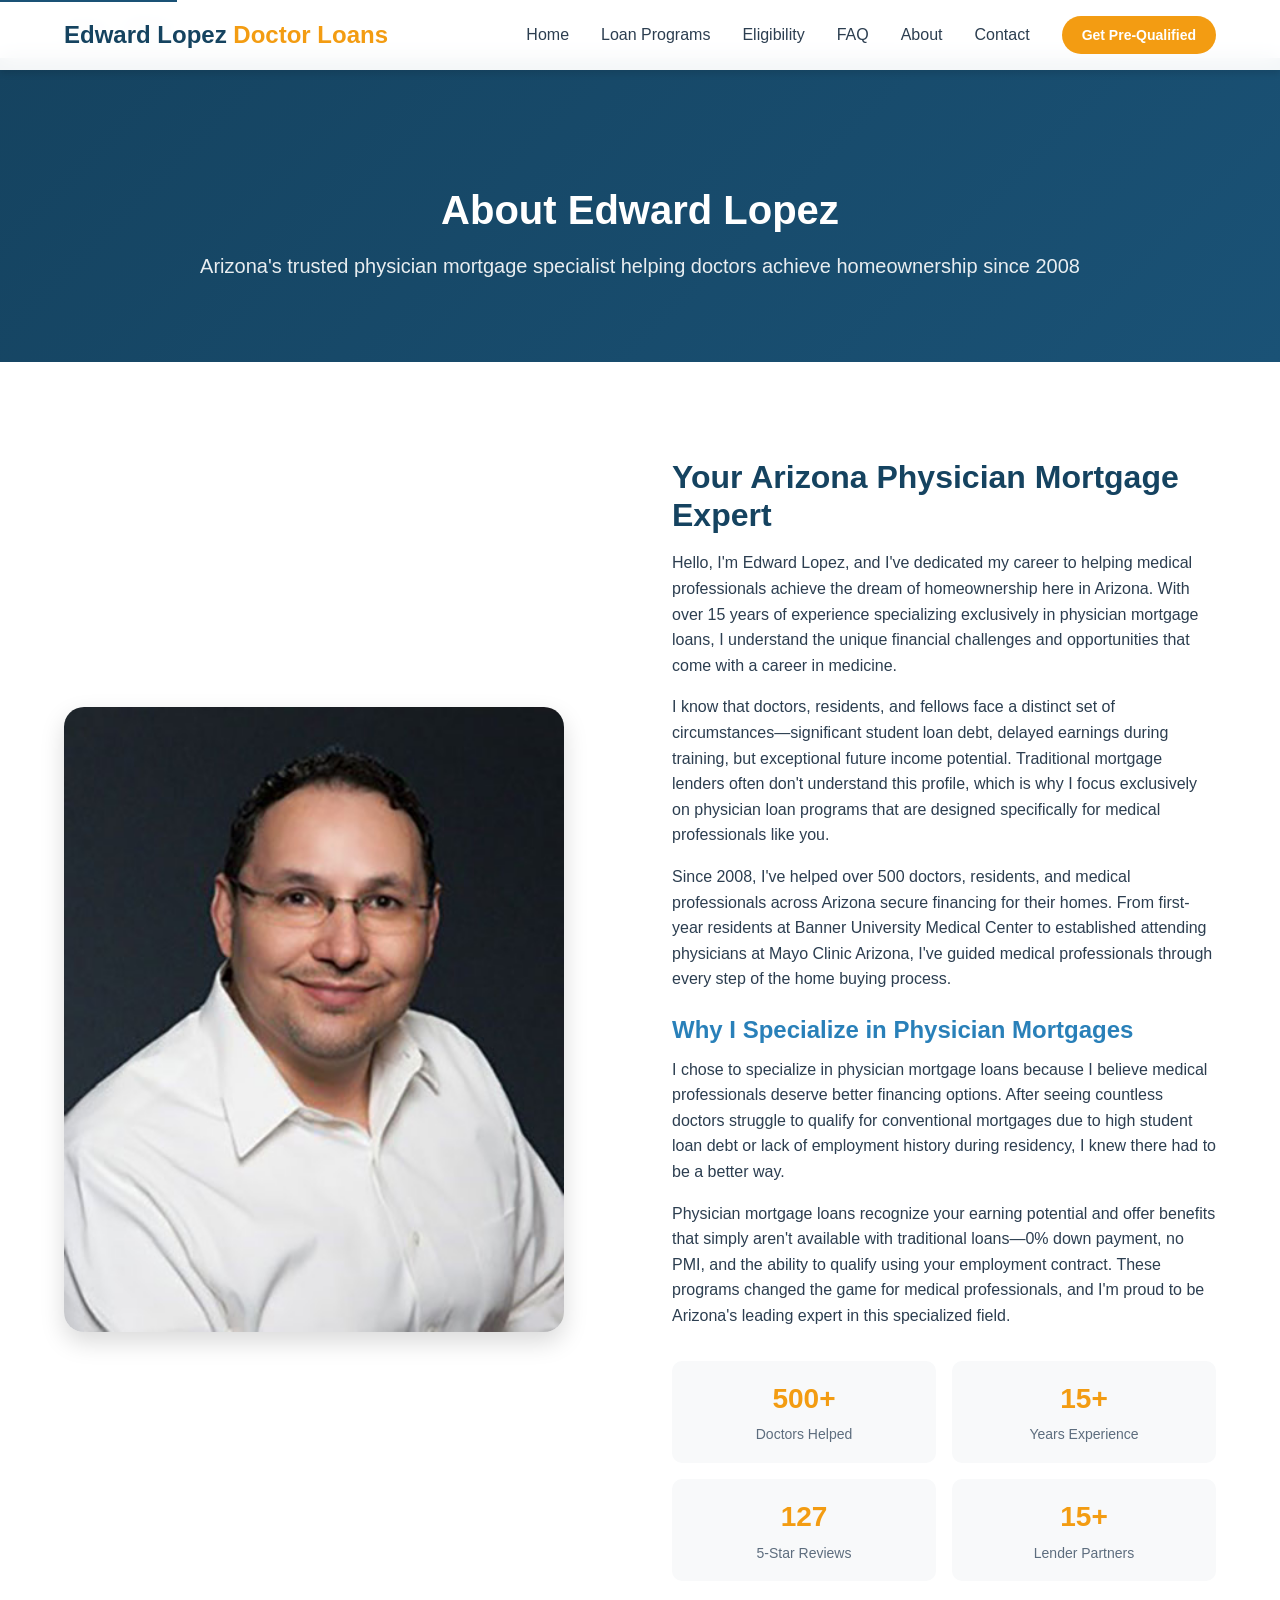
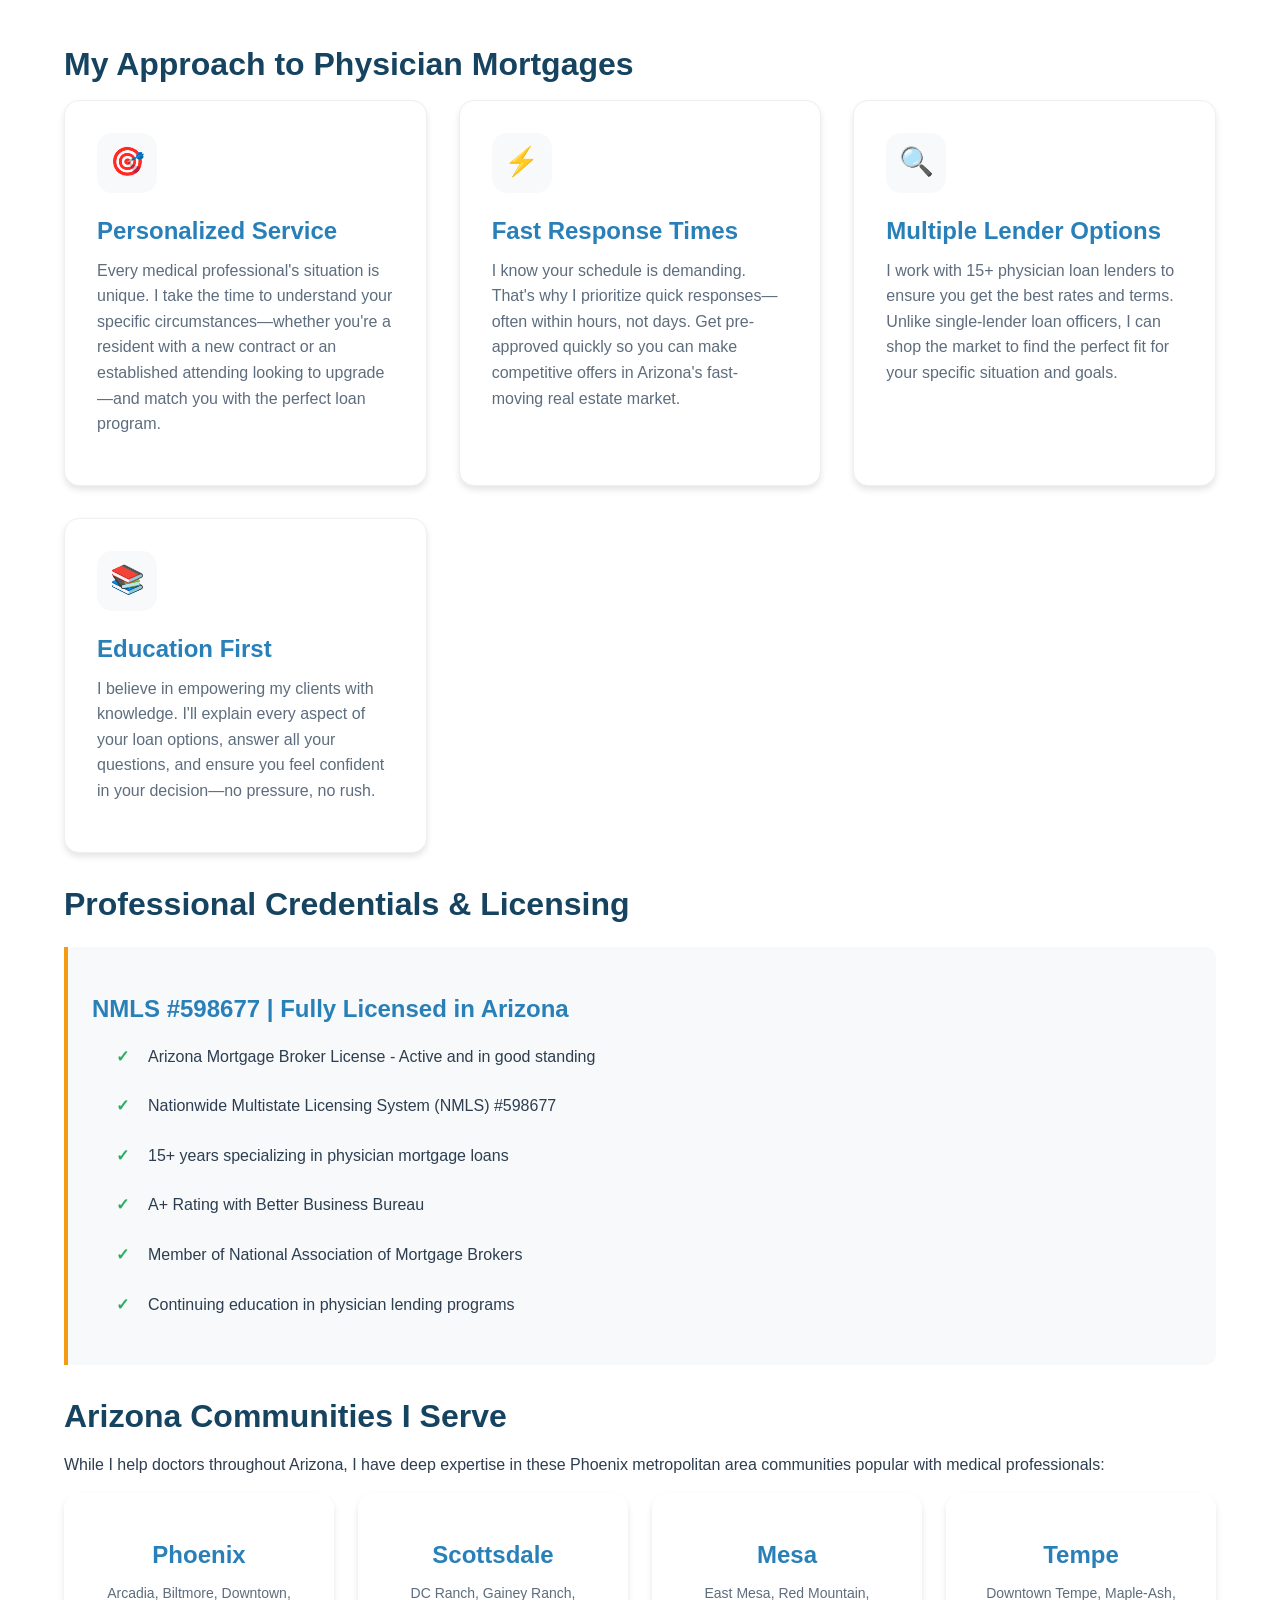
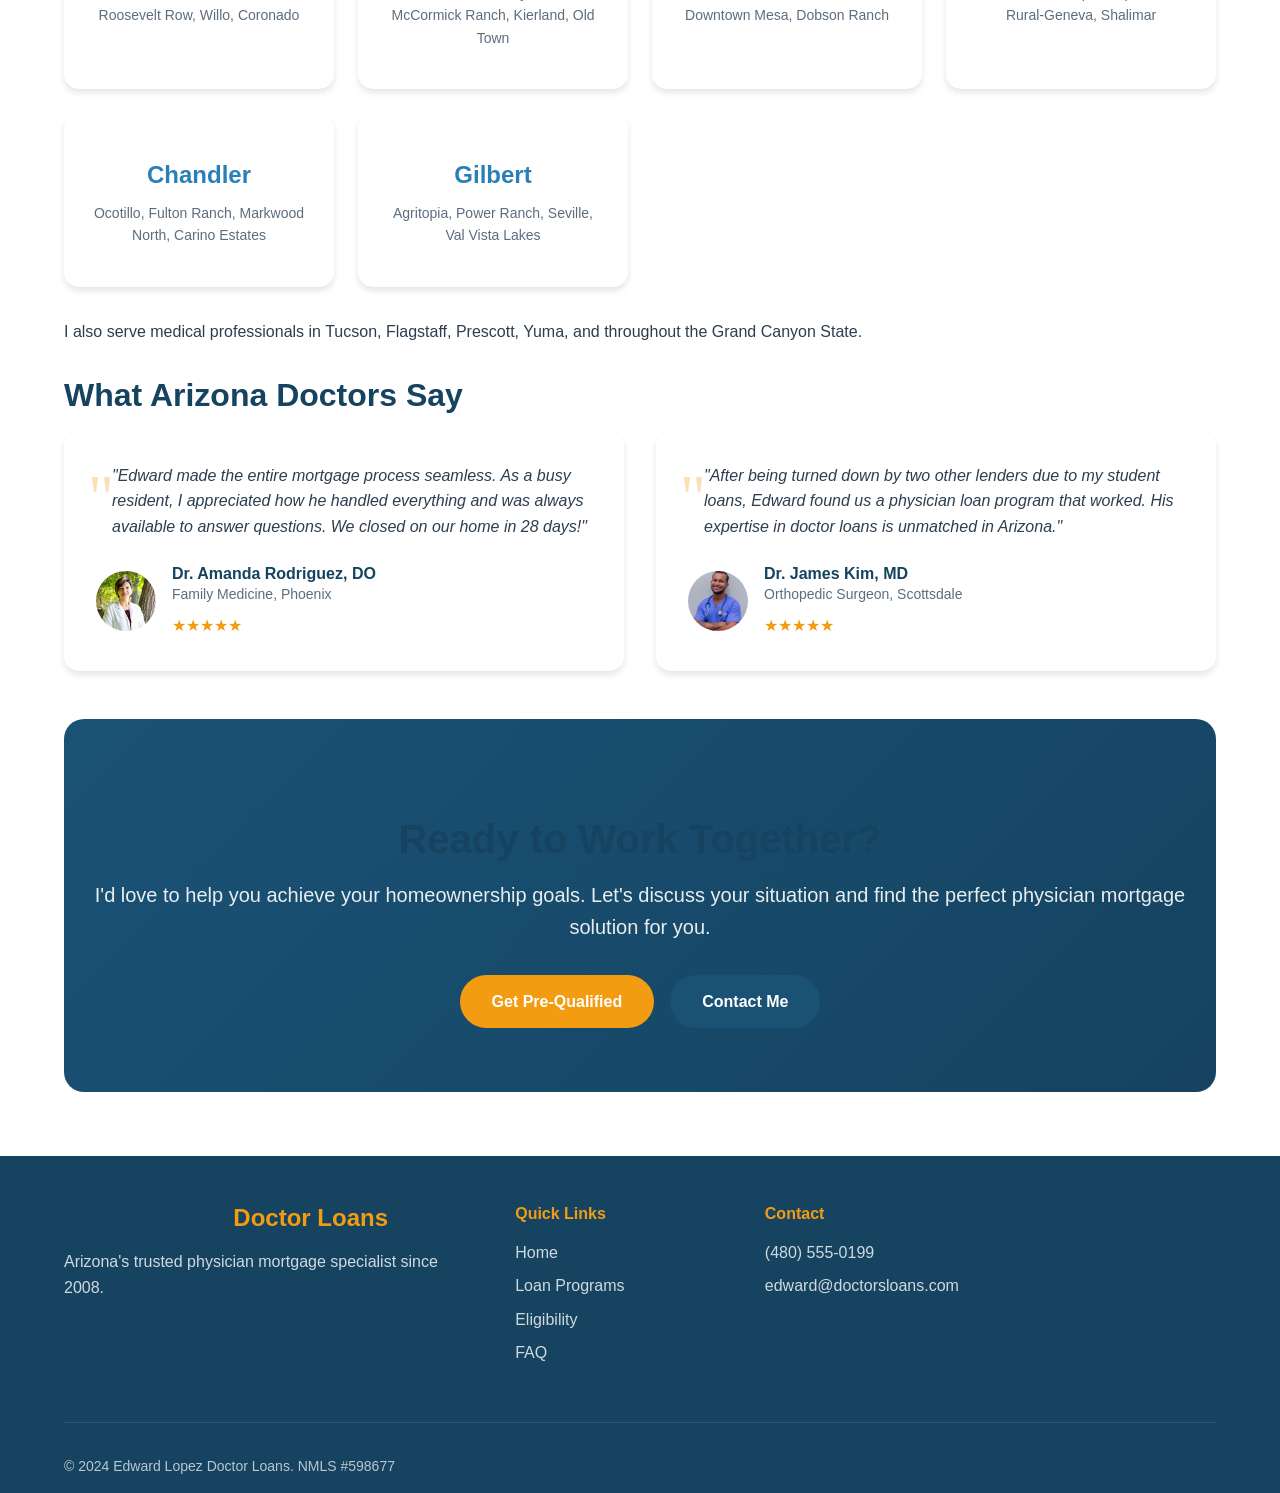
==== about-us.html @ df921a80 "Add professional doctor images with SEO-optimized alt tags" ====
<!DOCTYPE html><html lang="en-US"><head><meta charset="UTF-8"><meta name="viewport" content="width=device-width,initial-scale=1"><title>About Edward Lopez | Arizona Physician Mortgage Specialist | NMLS 598677</title><meta name="description" content="Meet Edward Lopez NMLS #598677, Arizona's trusted physician mortgage specialist. 15+ years helping doctors, residents & fellows with home loans in Phoenix, Mesa & Scottsdale."><meta name="keywords" content="Edward Lopez mortgage, Edward Lopez NMLS 598677, arizona physician mortgage specialist, doctor loan officer arizona, physician mortgage broker phoenix, medical professional home loans arizona"><meta name="author" content="Edward Lopez"><meta name="robots" content="index, follow"><link rel="canonical" href="https://edwardlopezdoctorsloans.com/about-us.html"><meta property="og:type" content="website"><meta property="og:url" content="https://edwardlopezdoctorsloans.com/about-us.html"><meta property="og:title" content="About Edward Lopez | Arizona Physician Mortgage Specialist"><meta property="og:description" content="Meet Edward Lopez NMLS #598677, Arizona's trusted physician mortgage specialist with 15+ years experience."><meta property="og:locale" content="en_US"><meta name="twitter:card" content="summary_large_image"><meta name="twitter:title" content="About Edward Lopez NMLS 598677"><meta name="twitter:description" content="Arizona's trusted physician mortgage specialist. 15+ years helping doctors achieve homeownership."><link rel="stylesheet" href="styles.css"><script type="application/ld+json">[{"@context":"https://schema.org","@type":"Person","name":"Edward Lopez","jobTitle":"Senior Mortgage Loan Officer - Physician Specialist","worksFor":{"@type":"Organization","name":"Arizona Physician Mortgage Specialists"},"description":"Licensed mortgage professional specializing in physician loans with 15+ years experience helping doctors, residents, and medical professionals achieve homeownership in Arizona","alumniOf":{"@type":"CollegeOrUniversity","name":"Arizona State University"},"hasCredential":"NMLS #598677","knowsAbout":["Physician Mortgages","Doctor Home Loans","Medical Professional Financing","100% Doctor Loans","Resident Physician Mortgages","Arizona Real Estate"],"url":"https://edwardlopezdoctorsloans.com/about-us.html","sameAs":["https://www.nmlsconsumeraccess.org/EntityDetails.aspx/COMPANY/598677"]},{"@context":"https://schema.org","@type":"BreadcrumbList","itemListElement":[{"@type":"ListItem","position":1,"name":"Home","item":"https://edwardlopezdoctorsloans.com/"},{"@type":"ListItem","position":2,"name":"About","item":"https://edwardlopezdoctorsloans.com/about-us.html"}]}]</script></head><body><a href="#main-content" class="skip-link">Skip to main content</a><header><div class="container"><a href="index.html" class="logo">Edward Lopez <span>Doctor Loans</span></a><button class="mobile-menu-toggle" aria-label="Toggle navigation">☰</button><nav><ul><li><a href="index.html">Home</a></li><li><a href="physician-mortgages.html">Loan Programs</a></li><li><a href="eligibility.html">Eligibility</a></li><li><a href="faq.html">FAQ</a></li><li><a href="about-us.html">About</a></li><li><a href="contact.html">Contact</a></li><li><a href="prequalify.html" class="btn btn-primary cta-btn">Get Pre-Qualified</a></li></ul></nav></div></header><nav class="breadcrumb" aria-label="Breadcrumb"><div class="container"><ul><li><a href="index.html">Home</a></li><li class="current">About</li></ul></div></nav><main id="main-content"><section class="page-header"><div class="container"><h1>About Edward Lopez</h1><p>Arizona's trusted physician mortgage specialist helping doctors achieve homeownership since 2008</p></div></section><section class="content-section"><div class="container"><div class="about-grid"><div class="about-image"><img src="edward-lopez.jpg" alt="Edward Lopez, Arizona Physician Mortgage Specialist NMLS 598677" width="500" height="600" loading="lazy"></div><div class="about-content"><h2>Your Arizona Physician Mortgage Expert</h2><p>Hello, I'm Edward Lopez, and I've dedicated my career to helping medical professionals achieve the dream of homeownership here in Arizona. With over 15 years of experience specializing exclusively in physician mortgage loans, I understand the unique financial challenges and opportunities that come with a career in medicine.</p><p>I know that doctors, residents, and fellows face a distinct set of circumstances—significant student loan debt, delayed earnings during training, but exceptional future income potential. Traditional mortgage lenders often don't understand this profile, which is why I focus exclusively on physician loan programs that are designed specifically for medical professionals like you.</p><p>Since 2008, I've helped over 500 doctors, residents, and medical professionals across Arizona secure financing for their homes. From first-year residents at Banner University Medical Center to established attending physicians at Mayo Clinic Arizona, I've guided medical professionals through every step of the home buying process.</p><h3>Why I Specialize in Physician Mortgages</h3><p>I chose to specialize in physician mortgage loans because I believe medical professionals deserve better financing options. After seeing countless doctors struggle to qualify for conventional mortgages due to high student loan debt or lack of employment history during residency, I knew there had to be a better way.</p><p>Physician mortgage loans recognize your earning potential and offer benefits that simply aren't available with traditional loans—0% down payment, no PMI, and the ability to qualify using your employment contract. These programs changed the game for medical professionals, and I'm proud to be Arizona's leading expert in this specialized field.</p><div class="credentials"><div class="credential-item"><span class="number">500+</span><span class="label">Doctors Helped</span></div><div class="credential-item"><span class="number">15+</span><span class="label">Years Experience</span></div><div class="credential-item"><span class="number">127</span><span class="label">5-Star Reviews</span></div><div class="credential-item"><span class="number">15+</span><span class="label">Lender Partners</span></div></div></div></div><h2>My Approach to Physician Mortgages</h2><div class="features-grid"><article class="feature-card"><div class="feature-icon">🎯</div><h3>Personalized Service</h3><p>Every medical professional's situation is unique. I take the time to understand your specific circumstances—whether you're a resident with a new contract or an established attending looking to upgrade—and match you with the perfect loan program.</p></article><article class="feature-card"><div class="feature-icon">⚡</div><h3>Fast Response Times</h3><p>I know your schedule is demanding. That's why I prioritize quick responses—often within hours, not days. Get pre-approved quickly so you can make competitive offers in Arizona's fast-moving real estate market.</p></article><article class="feature-card"><div class="feature-icon">🔍</div><h3>Multiple Lender Options</h3><p>I work with 15+ physician loan lenders to ensure you get the best rates and terms. Unlike single-lender loan officers, I can shop the market to find the perfect fit for your specific situation and goals.</p></article><article class="feature-card"><div class="feature-icon">📚</div><h3>Education First</h3><p>I believe in empowering my clients with knowledge. I'll explain every aspect of your loan options, answer all your questions, and ensure you feel confident in your decision—no pressure, no rush.</p></article></div><h2>Professional Credentials & Licensing</h2><div class="highlight-box"><h3>NMLS #598677 | Fully Licensed in Arizona</h3><ul class="checklist"><li>Arizona Mortgage Broker License - Active and in good standing</li><li>Nationwide Multistate Licensing System (NMLS) #598677</li><li>15+ years specializing in physician mortgage loans</li><li>A+ Rating with Better Business Bureau</li><li>Member of National Association of Mortgage Brokers</li><li>Continuing education in physician lending programs</li></ul></div><h2>Arizona Communities I Serve</h2><p>While I help doctors throughout Arizona, I have deep expertise in these Phoenix metropolitan area communities popular with medical professionals:</p><div class="locations-grid"><div class="location-card"><h3>Phoenix</h3><p>Arcadia, Biltmore, Downtown, Roosevelt Row, Willo, Coronado</p></div><div class="location-card"><h3>Scottsdale</h3><p>DC Ranch, Gainey Ranch, McCormick Ranch, Kierland, Old Town</p></div><div class="location-card"><h3>Mesa</h3><p>East Mesa, Red Mountain, Downtown Mesa, Dobson Ranch</p></div><div class="location-card"><h3>Tempe</h3><p>Downtown Tempe, Maple-Ash, Rural-Geneva, Shalimar</p></div><div class="location-card"><h3>Chandler</h3><p>Ocotillo, Fulton Ranch, Markwood North, Carino Estates</p></div><div class="location-card"><h3>Gilbert</h3><p>Agritopia, Power Ranch, Seville, Val Vista Lakes</p></div></div><p style="margin-top:2rem;">I also serve medical professionals in Tucson, Flagstaff, Prescott, Yuma, and throughout the Grand Canyon State.</p><h2>What Arizona Doctors Say</h2><div class="testimonials-grid"><article class="testimonial-card"><p class="testimonial-text">"Edward made the entire mortgage process seamless. As a busy resident, I appreciated how he handled everything and was always available to answer questions. We closed on our home in 28 days!"</p><div class="testimonial-author"><img src="doctor-female.jpg" alt="Dr. Amanda Rodriguez, Family Medicine Physician in Phoenix Arizona" width="60" height="60" loading="lazy"><div><h4>Dr. Amanda Rodriguez, DO</h4><p>Family Medicine, Phoenix</p><div class="testimonial-rating">★★★★★</div></div></div></article><article class="testimonial-card"><p class="testimonial-text">"After being turned down by two other lenders due to my student loans, Edward found us a physician loan program that worked. His expertise in doctor loans is unmatched in Arizona."</p><div class="testimonial-author"><img src="doctor-male.jpg" alt="Dr. James Kim, Orthopedic Surgeon in Scottsdale Arizona" width="60" height="60" loading="lazy"><div><h4>Dr. James Kim, MD</h4><p>Orthopedic Surgeon, Scottsdale</p><div class="testimonial-rating">★★★★★</div></div></div></article></div><div class="cta-section" style="margin-top:3rem;border-radius:20px;"><h2>Ready to Work Together?</h2><p>I'd love to help you achieve your homeownership goals. Let's discuss your situation and find the perfect physician mortgage solution for you.</p><div class="cta-buttons"><a href="prequalify.html" class="btn btn-primary">Get Pre-Qualified</a><a href="contact.html" class="btn btn-secondary">Contact Me</a></div></div></div></section></main><footer><div class="container"><div class="footer-grid"><div class="footer-brand"><h3>Edward Lopez <span style="color:var(--accent)">Doctor Loans</span></h3><p>Arizona's trusted physician mortgage specialist since 2008.</p></div><div class="footer-links"><h4>Quick Links</h4><ul><li><a href="index.html">Home</a></li><li><a href="physician-mortgages.html">Loan Programs</a></li><li><a href="eligibility.html">Eligibility</a></li><li><a href="faq.html">FAQ</a></li></ul></div><div class="footer-links"><h4>Contact</h4><ul><li><a href="tel:4805550199">(480) 555-0199</a></li><li><a href="mailto:edward@doctorsloans.com">edward@doctorsloans.com</a></li></ul></div></div><div class="footer-bottom"><p>&copy; 2024 Edward Lopez Doctor Loans. NMLS #598677</p></div></div></footer><script src="main.js"></script></body></html>
---- styles.css ----
:root{--primary:#1a5276;--primary-dark:#154360;--secondary:#2980b9;--accent:#f39c12;--text:#2c3e50;--text-light:#5d6d7e;--bg:#ffffff;--bg-light:#f8f9fa;--bg-alt:#ecf0f1;--success:#27ae60;--border:#bdc3c7;--shadow:0 4px 6px rgba(0,0,0,.1);--shadow-lg:0 10px 25px rgba(0,0,0,.15)}*,*::before,*::after{box-sizing:border-box;margin:0;padding:0}html{scroll-behavior:smooth;font-size:16px}body{font-family:'Segoe UI',Roboto,'Helvetica Neue',Arial,sans-serif;line-height:1.6;color:var(--text);background:var(--bg)}h1,h2,h3,h4,h5,h6{font-weight:700;line-height:1.2;margin-bottom:1rem;color:var(--primary-dark)}h1{font-size:2.5rem}h2{font-size:2rem}h3{font-size:1.5rem}p{margin-bottom:1rem}a{color:var(--secondary);text-decoration:none;transition:color .3s}a:hover{color:var(--primary)}img{max-width:100%;height:auto;display:block}.container{width:100%;max-width:1200px;margin:0 auto;padding:0 1.5rem}.btn{display:inline-block;padding:.875rem 2rem;font-weight:600;border-radius:50px;transition:all .3s;cursor:pointer;border:none;font-size:1rem;text-align:center}.btn-primary{background:var(--accent);color:#fff}.btn-primary:hover{background:#e67e22;transform:translateY(-2px);box-shadow:var(--shadow-lg)}.btn-secondary{background:var(--primary);color:#fff}.btn-secondary:hover{background:var(--primary-dark);transform:translateY(-2px)}.section{padding:4rem 0}.section-alt{background:var(--bg-light)}.section-title{text-align:center;margin-bottom:3rem}.section-title h2{color:var(--primary-dark);font-size:2.25rem;margin-bottom:.5rem}.section-title p{color:var(--text-light);font-size:1.125rem}header{position:fixed;top:0;left:0;right:0;background:rgba(255,255,255,.95);backdrop-filter:blur(10px);box-shadow:var(--shadow);z-index:1000;padding:1rem 0}header .container{display:flex;justify-content:space-between;align-items:center;flex-wrap:wrap}header .logo{font-size:1.5rem;font-weight:700;color:var(--primary-dark)}header .logo span{color:var(--accent)}header nav ul{display:flex;list-style:none;gap:2rem;align-items:center}header nav a{font-weight:500;color:var(--text)}header nav a:hover{color:var(--secondary)}header .cta-btn{padding:.5rem 1.25rem;font-size:.875rem}.mobile-menu-toggle{display:none;background:none;border:none;font-size:1.5rem;cursor:pointer;color:var(--primary)}.hero{position:relative;min-height:100vh;display:flex;align-items:center;background:linear-gradient(135deg,var(--primary-dark) 0%,var(--primary) 100%);color:#fff;padding-top:80px;overflow:hidden}.hero-bg{position:absolute;top:0;left:0;right:0;bottom:0;background:url('data:image/svg+xml,<svg xmlns="http://www.w3.org/2000/svg" viewBox="0 0 100 100"><circle cx="20" cy="20" r="2" fill="rgba(255,255,255,0.1)"/><circle cx="80" cy="40" r="3" fill="rgba(255,255,255,0.1)"/><circle cx="40" cy="80" r="2" fill="rgba(255,255,255,0.1)"/><circle cx="70" cy="70" r="1.5" fill="rgba(255,255,255,0.1)"/></svg>');opacity:.5}.hero-content{position:relative;z-index:1;display:grid;grid-template-columns:1fr 1fr;gap:4rem;align-items:center}.hero-text h1{font-size:3.5rem;margin-bottom:1.5rem;color:#fff;line-height:1.1}.hero-text h1 span{color:var(--accent)}.hero-text p{font-size:1.25rem;margin-bottom:2rem;opacity:.95}.hero-stats{display:flex;gap:2rem;margin:2rem 0}.stat{text-align:center}.stat-number{display:block;font-size:2.5rem;font-weight:700;color:var(--accent)}.stat-label{font-size:.875rem;opacity:.9}.hero-image{position:relative}.hero-image img{border-radius:20px;box-shadow:var(--shadow-lg)}.trust-badges{display:flex;gap:1.5rem;margin-top:2rem;flex-wrap:wrap}.trust-badge{display:flex;align-items:center;gap:.5rem;background:rgba(255,255,255,.1);padding:.75rem 1rem;border-radius:50px;font-size:.875rem}.trust-badge svg{width:20px;height:20px;fill:var(--accent)}.features-grid{display:grid;grid-template-columns:repeat(auto-fit,minmax(300px,1fr));gap:2rem}.feature-card{background:#fff;padding:2rem;border-radius:15px;box-shadow:var(--shadow);transition:all .3s;border:1px solid var(--bg-alt)}.feature-card:hover{transform:translateY(-5px);box-shadow:var(--shadow-lg)}.feature-icon{width:60px;height:60px;background:var(--bg-light);border-radius:15px;display:flex;align-items:center;justify-content:center;margin-bottom:1.5rem;font-size:1.75rem;color:var(--primary)}.feature-card h3{margin-bottom:.75rem;color:var(--primary-dark)}.feature-card p{color:var(--text-light)}.why-choose-grid{display:grid;grid-template-columns:repeat(auto-fit,minmax(250px,1fr));gap:1.5rem}.why-item{display:flex;gap:1rem;align-items:flex-start}.why-icon{width:40px;height:40px;background:var(--accent);border-radius:50%;display:flex;align-items:center;justify-content:center;color:#fff;flex-shrink:0;font-weight:700}.why-content h4{margin-bottom:.25rem;color:var(--primary-dark)}.why-content p{font-size:.875rem;color:var(--text-light);margin:0}.comparison-table{width:100%;border-collapse:collapse;background:#fff;border-radius:15px;overflow:hidden;box-shadow:var(--shadow)}.comparison-table th,.comparison-table td{padding:1.25rem;text-align:left;border-bottom:1px solid var(--bg-alt)}.comparison-table th{background:var(--primary-dark);color:#fff;font-weight:600}.comparison-table tr:hover{background:var(--bg-light)}.comparison-table .highlight{background:rgba(243,156,18,.1)}.comparison-table .check{color:var(--success);font-weight:700}.comparison-table .cross{color:#e74c3c}.programs-grid{display:grid;grid-template-columns:repeat(auto-fit,minmax(280px,1fr));gap:2rem}.program-card{background:#fff;border-radius:15px;overflow:hidden;box-shadow:var(--shadow);transition:all .3s}.program-card:hover{transform:translateY(-5px);box-shadow:var(--shadow-lg)}.program-header{padding:1.5rem;background:var(--primary);color:#fff}.program-header h3{margin:0;font-size:1.25rem}.program-header .subtitle{font-size:.875rem;opacity:.9}.program-body{padding:1.5rem}.program-body ul{list-style:none;margin:0}.program-body li{padding:.5rem 0;padding-left:1.5rem;position:relative;border-bottom:1px solid var(--bg-alt)}.program-body li:last-child{border-bottom:none}.program-body li::before{content:"✓";position:absolute;left:0;color:var(--success);font-weight:700}.program-footer{padding:1.5rem;border-top:1px solid var(--bg-alt);text-align:center}.testimonials-grid{display:grid;grid-template-columns:repeat(auto-fit,minmax(350px,1fr));gap:2rem}.testimonial-card{background:#fff;padding:2rem;border-radius:15px;box-shadow:var(--shadow);position:relative}.testimonial-card::before{content:'"';position:absolute;top:1rem;left:1.5rem;font-size:4rem;color:var(--accent);opacity:.3;font-family:Georgia,serif}.testimonial-text{position:relative;z-index:1;font-style:italic;margin-bottom:1.5rem;padding-left:1rem}.testimonial-author{display:flex;align-items:center;gap:1rem}.testimonial-author img{width:60px;height:60px;border-radius:50%;object-fit:cover}.testimonial-author h4{margin:0;font-size:1rem;color:var(--primary-dark)}.testimonial-author p{margin:0;font-size:.875rem;color:var(--text-light)}.testimonial-rating{color:var(--accent);margin-top:.5rem}.faq-container{max-width:800px;margin:0 auto}.faq-item{background:#fff;border-radius:10px;margin-bottom:1rem;box-shadow:var(--shadow);overflow:hidden}.faq-question{width:100%;padding:1.25rem;background:none;border:none;text-align:left;font-size:1rem;font-weight:600;color:var(--primary-dark);cursor:pointer;display:flex;justify-content:space-between;align-items:center;transition:background .3s}.faq-question:hover{background:var(--bg-light)}.faq-question::after{content:'+';font-size:1.5rem;color:var(--accent);transition:transform .3s}.faq-item.active .faq-question::after{transform:rotate(45deg)}.faq-answer{max-height:0;overflow:hidden;transition:max-height .3s ease-out}.faq-answer-content{padding:0 1.25rem 1.25rem;color:var(--text-light)}.faq-item.active .faq-answer{max-height:500px}.eligibility-section{background:var(--primary-dark);color:#fff;padding:3rem;border-radius:20px}.eligibility-grid{display:grid;grid-template-columns:repeat(auto-fit,minmax(200px,1fr));gap:2rem;margin-top:2rem}.eligibility-item{text-align:center;padding:1.5rem;background:rgba(255,255,255,.1);border-radius:15px}.eligibility-item .icon{font-size:2.5rem;margin-bottom:1rem}.eligibility-item h4{margin-bottom:.5rem}.eligibility-item p{font-size:.875rem;opacity:.9;margin:0}.locations-grid{display:grid;grid-template-columns:repeat(auto-fit,minmax(250px,1fr));gap:1.5rem}.location-card{background:#fff;padding:1.5rem;border-radius:15px;box-shadow:var(--shadow);text-align:center;transition:all .3s}.location-card:hover{transform:translateY(-3px);box-shadow:var(--shadow-lg)}.location-card h3{color:var(--primary-dark);margin-bottom:.5rem}.location-card p{color:var(--text-light);margin-bottom:1rem;font-size:.875rem}.cta-section{background:linear-gradient(135deg,var(--primary) 0%,var(--primary-dark) 100%);color:#fff;padding:4rem 0;text-align:center}.cta-section h2{color:#fff;font-size:2.5rem;margin-bottom:1rem}.cta-section p{font-size:1.25rem;opacity:.9;margin-bottom:2rem}.cta-buttons{display:flex;gap:1rem;justify-content:center;flex-wrap:wrap}.contact-grid{display:grid;grid-template-columns:1fr 1fr;gap:4rem}.contact-info h3{color:var(--primary-dark);margin-bottom:1.5rem}.contact-item{display:flex;gap:1rem;margin-bottom:1.5rem;align-items:flex-start}.contact-icon{width:50px;height:50px;background:var(--bg-light);border-radius:12px;display:flex;align-items:center;justify-content:center;font-size:1.25rem;color:var(--primary);flex-shrink:0}.contact-item h4{margin-bottom:.25rem;color:var(--primary-dark)}.contact-item p{margin:0;color:var(--text-light)}.contact-form{background:#fff;padding:2rem;border-radius:20px;box-shadow:var(--shadow)}.form-group{margin-bottom:1.5rem}.form-group label{display:block;margin-bottom:.5rem;font-weight:500;color:var(--primary-dark)}.form-group input,.form-group select,.form-group textarea{width:100%;padding:.875rem;border:2px solid var(--bg-alt);border-radius:10px;font-family:inherit;font-size:1rem;transition:border-color .3s}.form-group input:focus,.form-group select:focus,.form-group textarea:focus{outline:none;border-color:var(--secondary)}.form-row{display:grid;grid-template-columns:1fr 1fr;gap:1rem}.about-grid{display:grid;grid-template-columns:1fr 1fr;gap:4rem;align-items:center}.about-image img{border-radius:20px;box-shadow:var(--shadow-lg)}.about-content h2{margin-bottom:1.5rem}.credentials{display:grid;grid-template-columns:repeat(2,1fr);gap:1rem;margin:2rem 0}.credential-item{background:var(--bg-light);padding:1rem;border-radius:10px;text-align:center}.credential-item .number{display:block;font-size:1.75rem;font-weight:700;color:var(--accent)}.credential-item .label{font-size:.875rem;color:var(--text-light)}footer{background:var(--primary-dark);color:#fff;padding:3rem 0 1rem}.footer-grid{display:grid;grid-template-columns:2fr 1fr 1fr 1fr;gap:3rem;margin-bottom:3rem}.footer-brand h3{margin-bottom:1rem}.footer-brand p{color:rgba(255,255,255,.8);margin-bottom:1.5rem}.footer-social{display:flex;gap:1rem}.footer-social a{width:40px;height:40px;background:rgba(255,255,255,.1);border-radius:50%;display:flex;align-items:center;justify-content:center;transition:all .3s}.footer-social a:hover{background:var(--accent);transform:translateY(-3px)}.footer-links h4{margin-bottom:1rem;color:var(--accent)}.footer-links ul{list-style:none}.footer-links li{margin-bottom:.5rem}.footer-links a{color:rgba(255,255,255,.8);transition:color .3s}.footer-links a:hover{color:#fff}.footer-bottom{padding-top:2rem;border-top:1px solid rgba(255,255,255,.1);display:flex;justify-content:space-between;align-items:center;flex-wrap:wrap;gap:1rem}.footer-bottom p{margin:0;font-size:.875rem;color:rgba(255,255,255,.7)}.nmls-badge{background:var(--accent);padding:.5rem 1rem;border-radius:5px;font-weight:600}.breadcrumb{background:var(--bg-light);padding:1rem 0}.breadcrumb ul{display:flex;list-style:none;gap:.5rem;flex-wrap:wrap}.breadcrumb li{display:flex;align-items:center}.breadcrumb li:not(:last-child)::after{content:'›';margin-left:.5rem;color:var(--text-light)}.breadcrumb a{color:var(--text-light)}.breadcrumb a:hover{color:var(--secondary)}.breadcrumb .current{color:var(--primary-dark);font-weight:500}.page-header{background:linear-gradient(135deg,var(--primary-dark) 0%,var(--primary) 100%);color:#fff;padding:8rem 0 4rem;text-align:center}.page-header h1{color:#fff;margin-bottom:1rem}.page-header p{font-size:1.25rem;opacity:.9}.content-section{padding:4rem 0}.content-section h2{color:var(--primary-dark);margin:2rem 0 1rem}.content-section h3{color:var(--secondary);margin:1.5rem 0 .75rem}.content-section ul,.content-section ol{margin-left:1.5rem;margin-bottom:1rem}.content-section li{margin-bottom:.5rem}.process-steps{display:flex;justify-content:space-between;gap:1rem;margin:3rem 0;position:relative}.process-steps::before{content:'';position:absolute;top:30px;left:0;right:0;height:3px;background:var(--bg-alt);z-index:0}.step{flex:1;text-align:center;position:relative;z-index:1}.step-number{width:60px;height:60px;background:var(--primary);color:#fff;border-radius:50%;display:flex;align-items:center;justify-content:center;font-size:1.5rem;font-weight:700;margin:0 auto 1rem;border:4px solid #fff}.step h4{margin-bottom:.5rem;color:var(--primary-dark)}.step p{font-size:.875rem;color:var(--text-light)}.benefits-list{list-style:none!important}.benefits-list li{padding-left:2rem!important;position:relative!important}.benefits-list li::before{content:'✓';position:absolute;left:0;color:var(--success);font-weight:700;width:24px;height:24px;background:rgba(39,174,96,.1);border-radius:50%;display:flex;align-items:center;justify-content:center;font-size:.75rem}@media (max-width:768px){html{font-size:14px}h1{font-size:2rem}h2{font-size:1.75rem}.hero-content{grid-template-columns:1fr;text-align:center}.hero-text h1{font-size:2.5rem}.hero-stats{justify-content:center}.trust-badges{justify-content:center}.mobile-menu-toggle{display:block}header nav{position:fixed;top:70px;left:0;right:0;background:#fff;padding:1rem;box-shadow:var(--shadow);transform:translateY(-150%);transition:transform .3s}header nav.active{transform:translateY(0)}header nav ul{flex-direction:column;gap:1rem}.features-grid,.programs-grid,.testimonials-grid{grid-template-columns:1fr}.contact-grid,.about-grid{grid-template-columns:1fr}.footer-grid{grid-template-columns:1fr 1fr}.form-row{grid-template-columns:1fr}.process-steps{flex-direction:gap:2rem}.process-steps::before{display:none}}@media (max-width:480px){.container{padding:0 1rem}.section{padding:3rem 0}.hero{padding-top:100px}.footer-grid{grid-template-columns:1fr}.comparison-table{font-size:.875rem}.comparison-table th,.comparison-table td{padding:.75rem}}.sr-only{position:absolute;width:1px;height:1px;padding:0;margin:-1px;overflow:hidden;clip:rect(0,0,0,0);white-space:nowrap;border:0}.text-center{text-align:center}.mt-2{margin-top:2rem}.mb-2{margin-bottom:2rem}.highlight-box{background:var(--bg-light);border-left:4px solid var(--accent);padding:1.5rem;margin:1.5rem 0;border-radius:0 10px 10px 0}.checklist{list-style:none!important}.checklist li{padding:.5rem 0 .5rem 2rem;position:relative}.checklist li::before{content:'✓';position:absolute;left:0;color:var(--success);font-weight:700}.loading{display:inline-block;width:20px;height:20px;border:3px solid rgba(255,255,255,.3);border-radius:50%;border-top-color:#fff;animation:spin 1s ease-in-out infinite}@keyframes spin{to{transform:rotate(360deg)}}.success-message{background:var(--success);color:#fff;padding:1rem;border-radius:10px;margin-bottom:1rem}.error-message{background:#e74c3c;color:#fff;padding:1rem;border-radius:10px;margin-bottom:1rem}.sticky-cta{position:fixed;bottom:0;left:0;right:0;background:#fff;padding:1rem;box-shadow:0 -4px 20px rgba(0,0,0,.15);display:flex;justify-content:center;gap:1rem;z-index:999;transform:translateY(100%);transition:transform .3s}.sticky-cta.visible{transform:translateY(0)}.phone-float{position:fixed;bottom:100px;right:20px;width:60px;height:60px;background:var(--success);border-radius:50%;display:flex;align-items:center;justify-content:center;color:#fff;font-size:1.5rem;box-shadow:var(--shadow-lg);z-index:998;animation:pulse 2s infinite}.phone-float:hover{background:#229954}@keyframes pulse{0%,100%{transform:scale(1)}50%{transform:scale(1.1)}}.skip-link{position:absolute;top:-40px;left:0;background:var(--primary);color:#fff;padding:8px 16px;z-index:1001}.skip-link:focus{top:0}
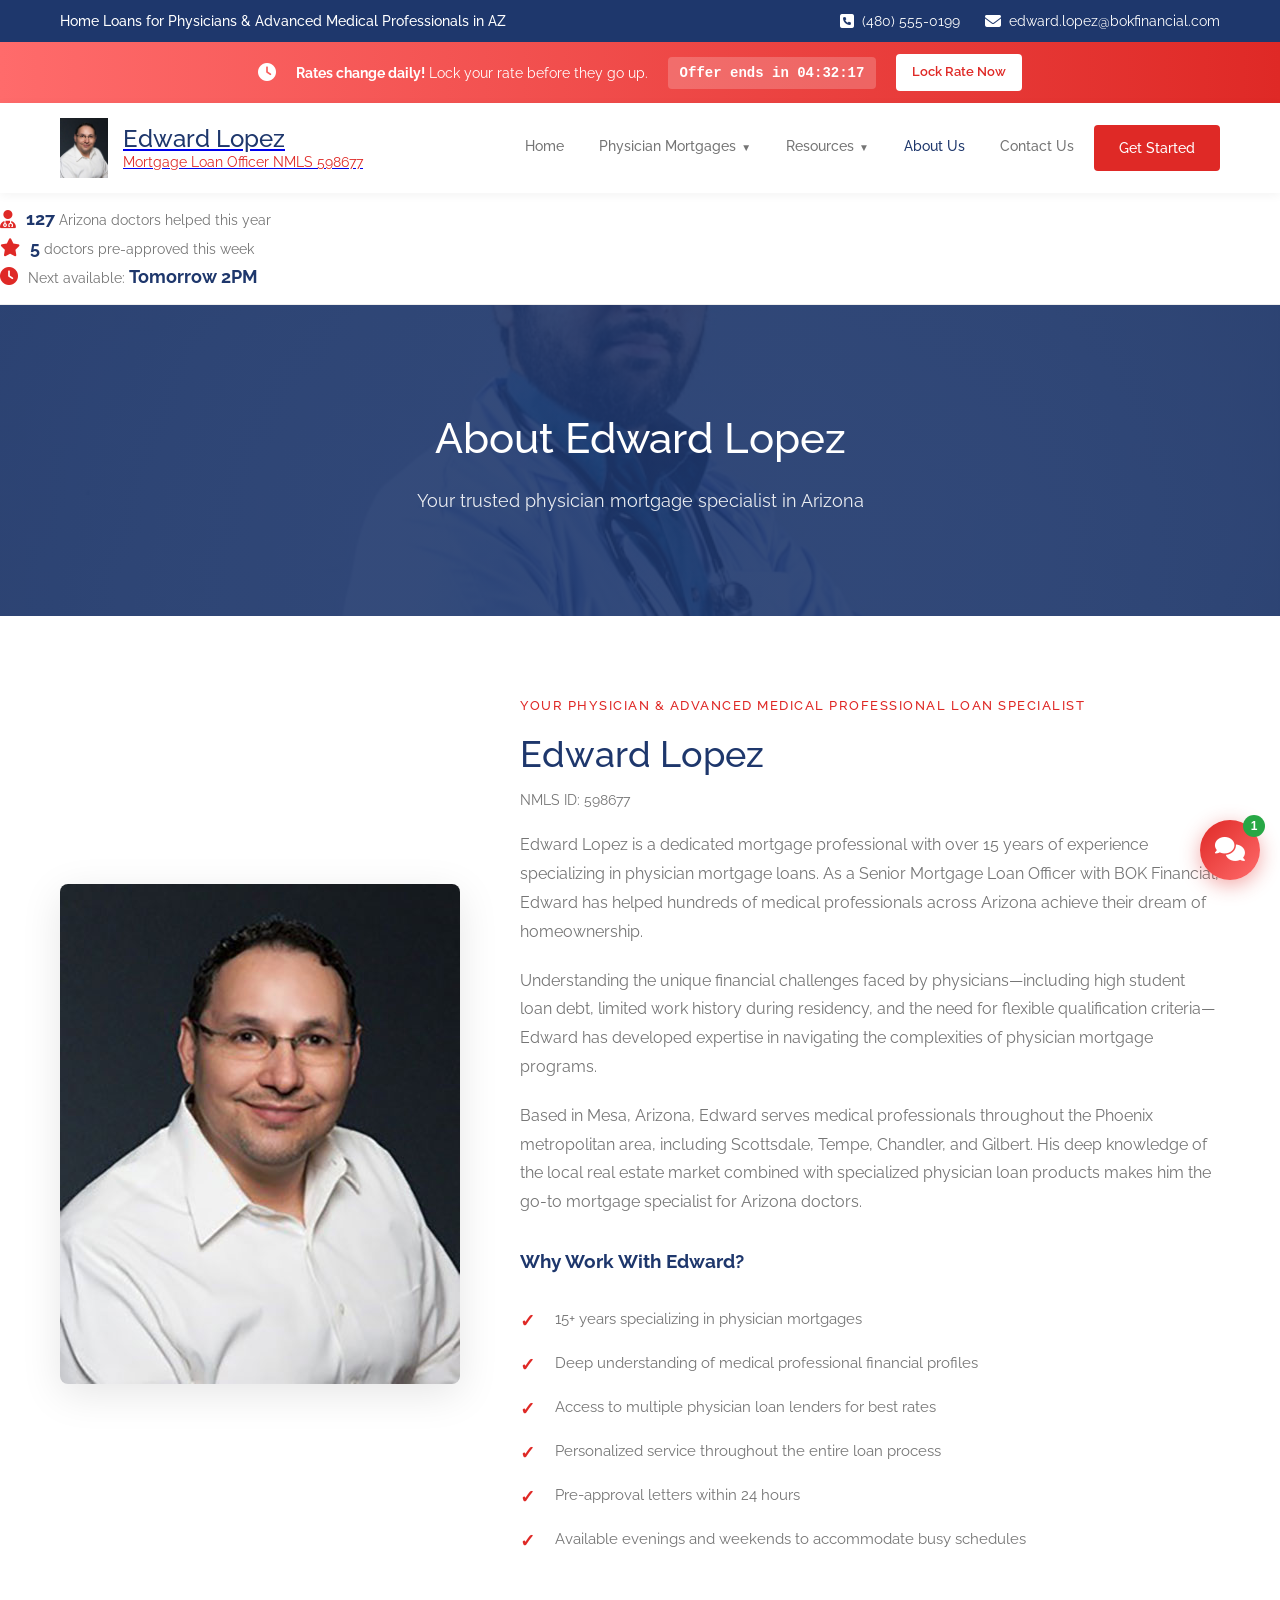
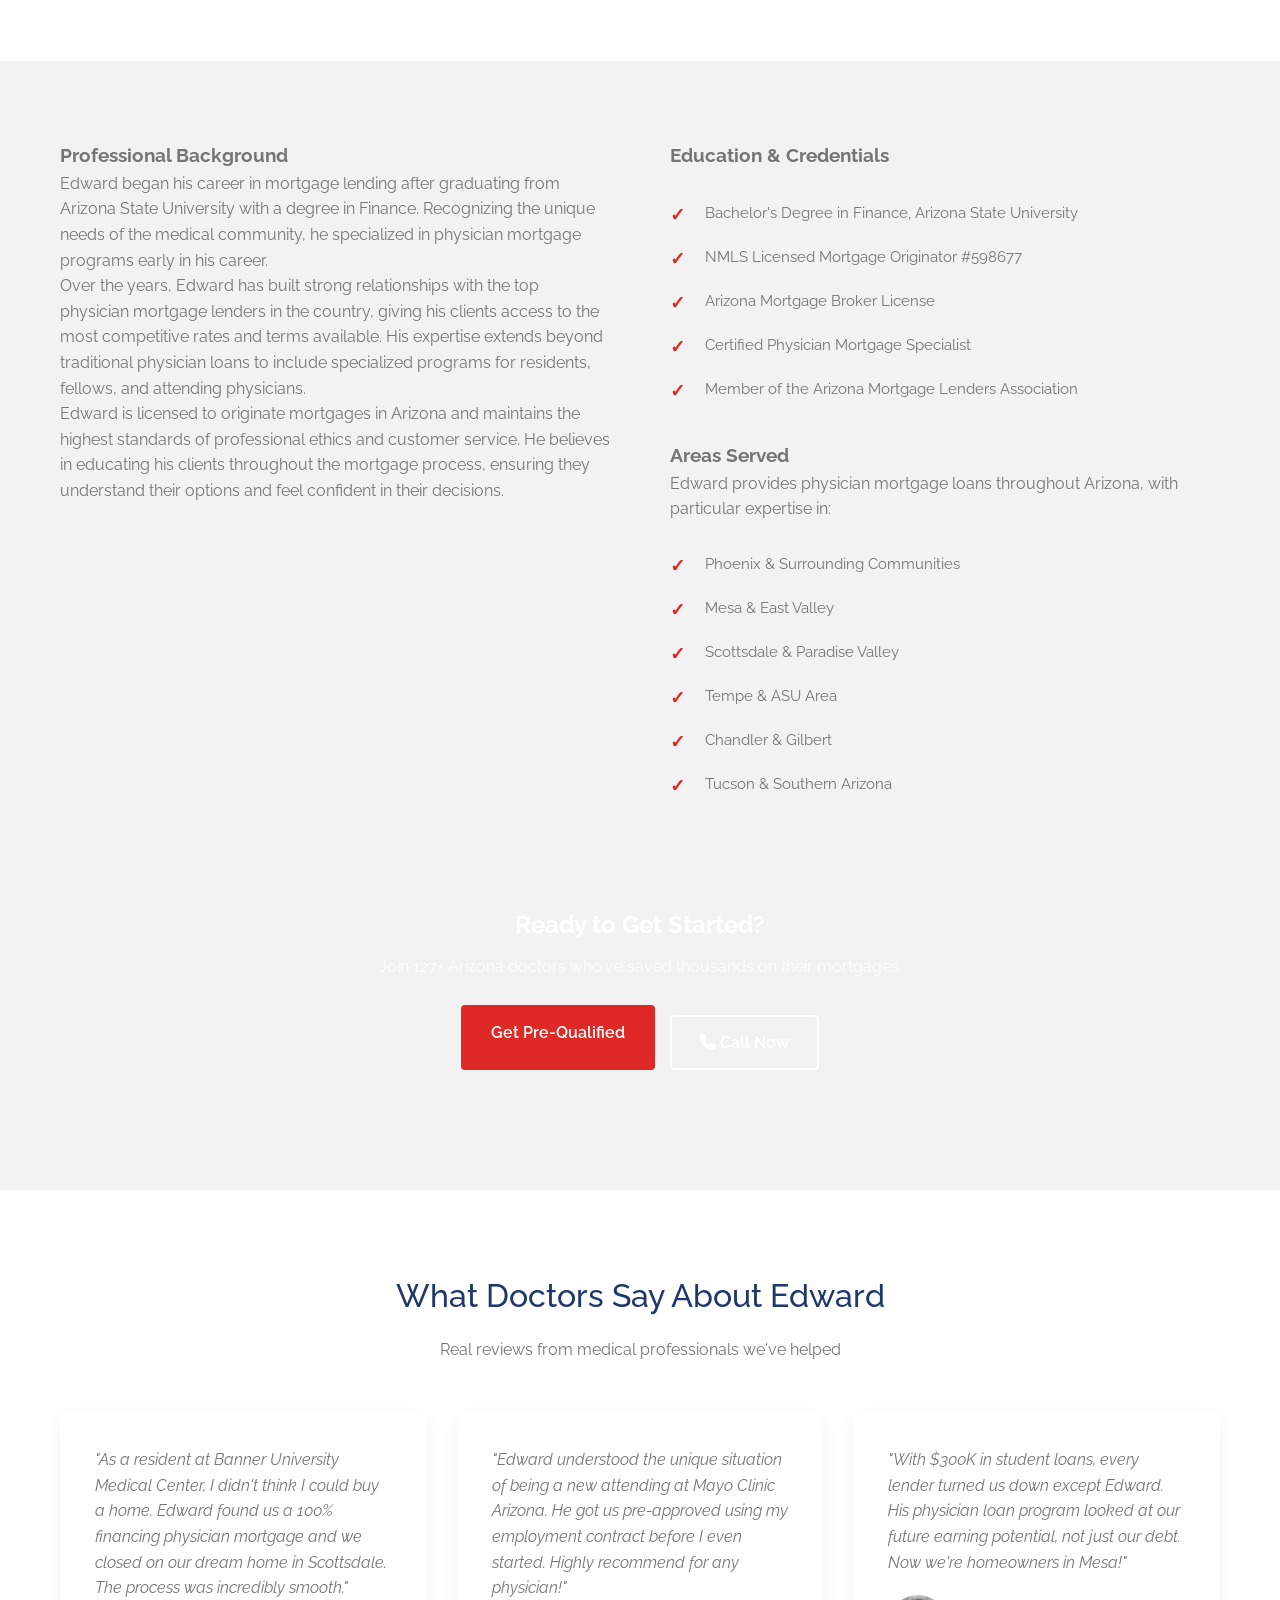
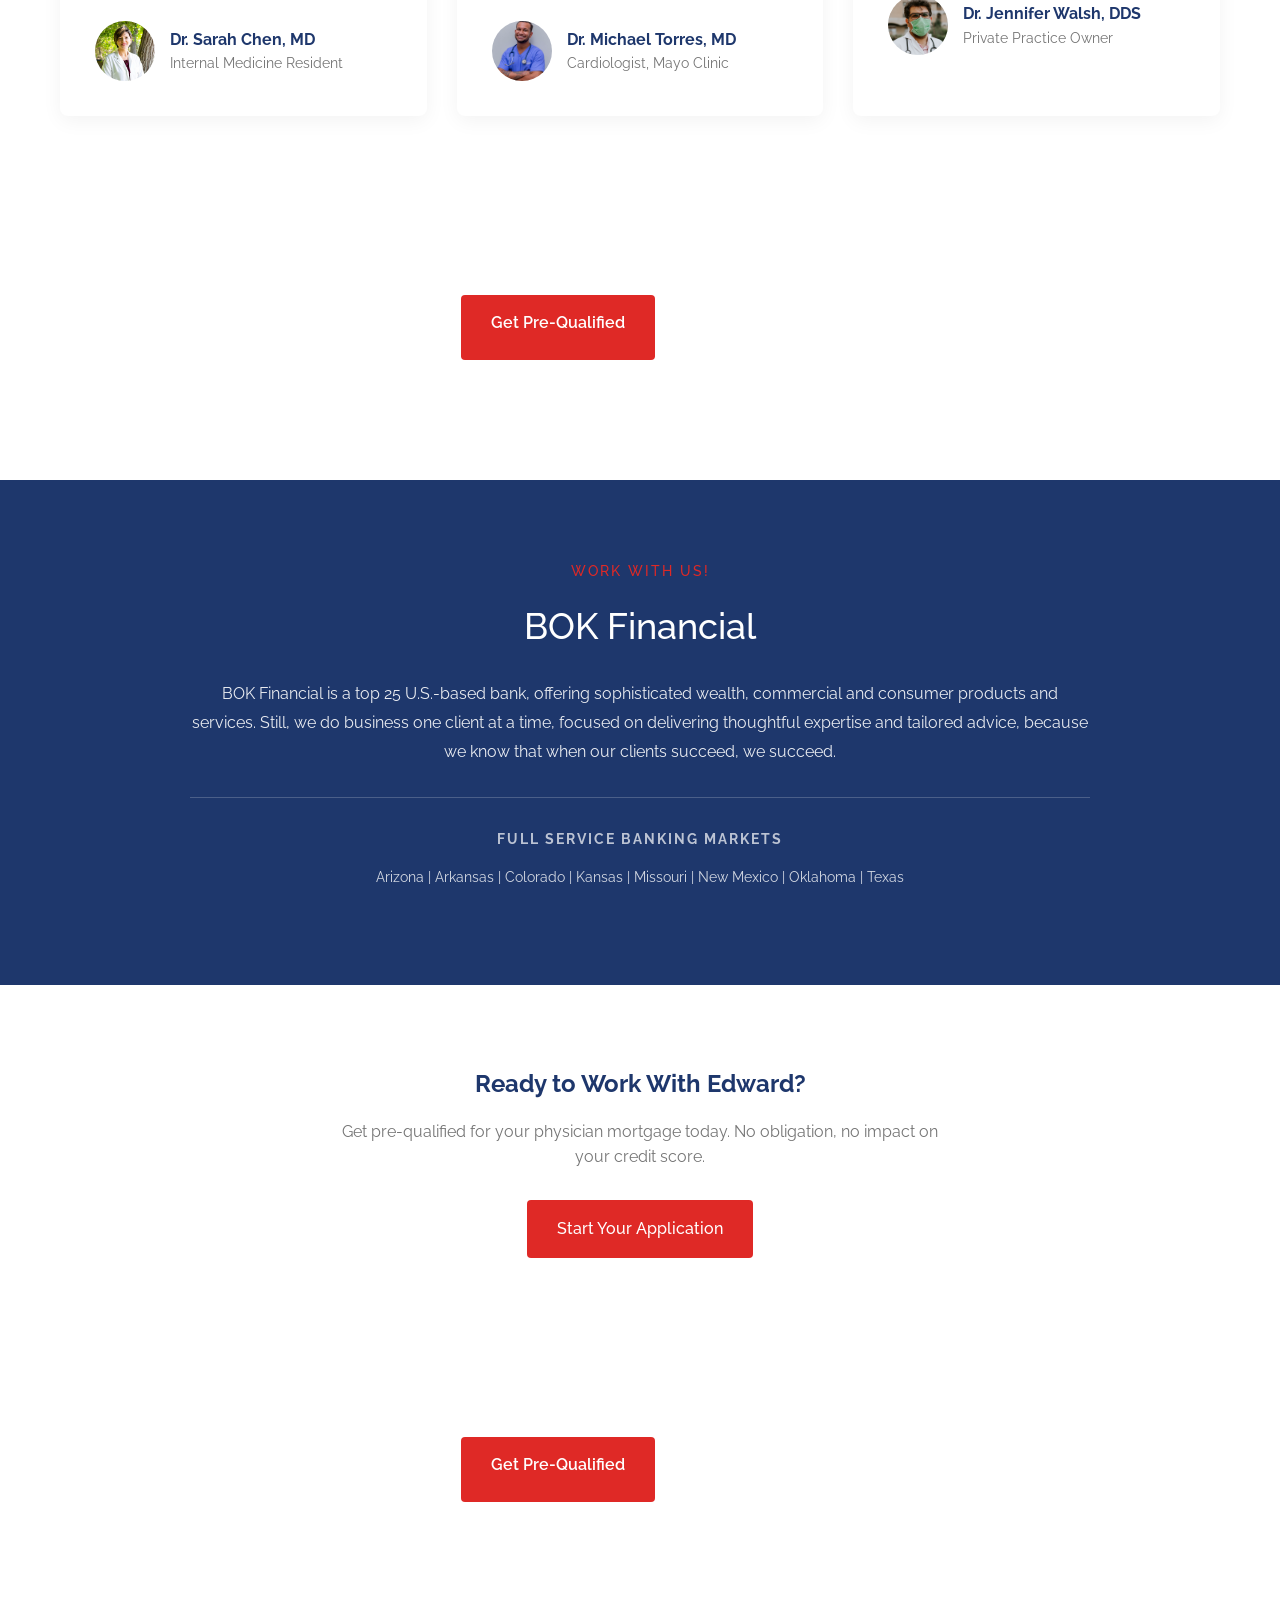
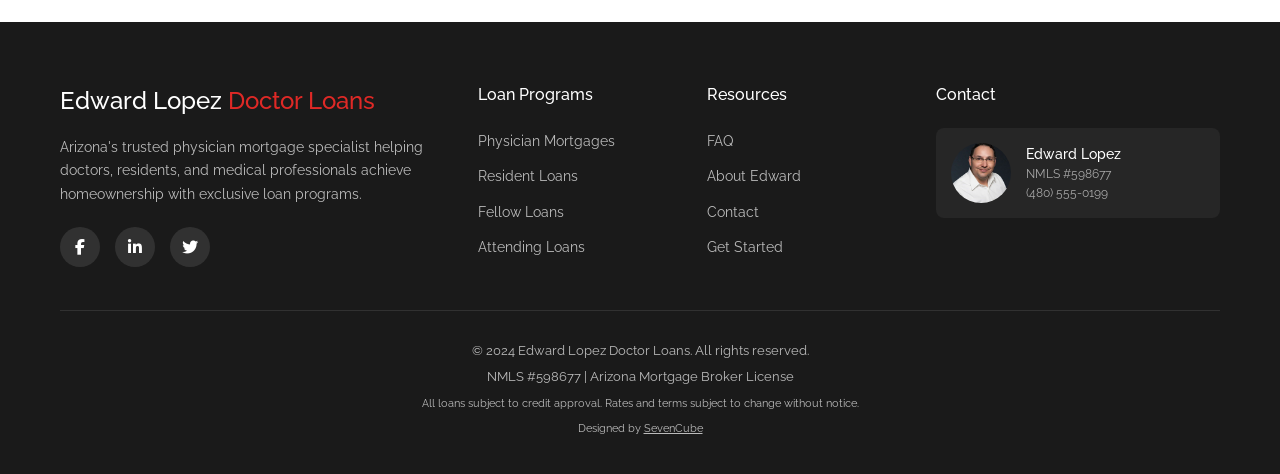
==== commit 39bfbb66: "Add aggressive lead capture: exit popup, live chat, calculator, social proof, urgency timers" ====
--- a/about-us.html
+++ b/about-us.html
@@ -1 +1,278 @@
-<!DOCTYPE html><html lang="en-US"><head><meta charset="UTF-8"><meta name="viewport" content="width=device-width,initial-scale=1"><title>About Edward Lopez | Arizona Physician Mortgage Specialist | NMLS 598677</title><meta name="description" content="Meet Edward Lopez NMLS #598677, Arizona's trusted physician mortgage specialist. 15+ years helping doctors, residents & fellows with home loans in Phoenix, Mesa & Scottsdale."><meta name="keywords" content="Edward Lopez mortgage, Edward Lopez NMLS 598677, arizona physician mortgage specialist, doctor loan officer arizona, physician mortgage broker phoenix, medical professional home loans arizona"><meta name="author" content="Edward Lopez"><meta name="robots" content="index, follow"><link rel="canonical" href="https://edwardlopezdoctorsloans.com/about-us.html"><meta property="og:type" content="website"><meta property="og:url" content="https://edwardlopezdoctorsloans.com/about-us.html"><meta property="og:title" content="About Edward Lopez | Arizona Physician Mortgage Specialist"><meta property="og:description" content="Meet Edward Lopez NMLS #598677, Arizona's trusted physician mortgage specialist with 15+ years experience."><meta property="og:locale" content="en_US"><meta name="twitter:card" content="summary_large_image"><meta name="twitter:title" content="About Edward Lopez NMLS 598677"><meta name="twitter:description" content="Arizona's trusted physician mortgage specialist. 15+ years helping doctors achieve homeownership."><link rel="stylesheet" href="styles.css"><script type="application/ld+json">[{"@context":"https://schema.org","@type":"Person","name":"Edward Lopez","jobTitle":"Senior Mortgage Loan Officer - Physician Specialist","worksFor":{"@type":"Organization","name":"Arizona Physician Mortgage Specialists"},"description":"Licensed mortgage professional specializing in physician loans with 15+ years experience helping doctors, residents, and medical professionals achieve homeownership in Arizona","alumniOf":{"@type":"CollegeOrUniversity","name":"Arizona State University"},"hasCredential":"NMLS #598677","knowsAbout":["Physician Mortgages","Doctor Home Loans","Medical Professional Financing","100% Doctor Loans","Resident Physician Mortgages","Arizona Real Estate"],"url":"https://edwardlopezdoctorsloans.com/about-us.html","sameAs":["https://www.nmlsconsumeraccess.org/EntityDetails.aspx/COMPANY/598677"]},{"@context":"https://schema.org","@type":"BreadcrumbList","itemListElement":[{"@type":"ListItem","position":1,"name":"Home","item":"https://edwardlopezdoctorsloans.com/"},{"@type":"ListItem","position":2,"name":"About","item":"https://edwardlopezdoctorsloans.com/about-us.html"}]}]</script></head><body><a href="#main-content" class="skip-link">Skip to main content</a><header><div class="container"><a href="index.html" class="logo">Edward Lopez <span>Doctor Loans</span></a><button class="mobile-menu-toggle" aria-label="Toggle navigation">☰</button><nav><ul><li><a href="index.html">Home</a></li><li><a href="physician-mortgages.html">Loan Programs</a></li><li><a href="eligibility.html">Eligibility</a></li><li><a href="faq.html">FAQ</a></li><li><a href="about-us.html">About</a></li><li><a href="contact.html">Contact</a></li><li><a href="prequalify.html" class="btn btn-primary cta-btn">Get Pre-Qualified</a></li></ul></nav></div></header><nav class="breadcrumb" aria-label="Breadcrumb"><div class="container"><ul><li><a href="index.html">Home</a></li><li class="current">About</li></ul></div></nav><main id="main-content"><section class="page-header"><div class="container"><h1>About Edward Lopez</h1><p>Arizona's trusted physician mortgage specialist helping doctors achieve homeownership since 2008</p></div></section><section class="content-section"><div class="container"><div class="about-grid"><div class="about-image"><img src="edward-lopez.jpg" alt="Edward Lopez, Arizona Physician Mortgage Specialist NMLS 598677" width="500" height="600" loading="lazy"></div><div class="about-content"><h2>Your Arizona Physician Mortgage Expert</h2><p>Hello, I'm Edward Lopez, and I've dedicated my career to helping medical professionals achieve the dream of homeownership here in Arizona. With over 15 years of experience specializing exclusively in physician mortgage loans, I understand the unique financial challenges and opportunities that come with a career in medicine.</p><p>I know that doctors, residents, and fellows face a distinct set of circumstances—significant student loan debt, delayed earnings during training, but exceptional future income potential. Traditional mortgage lenders often don't understand this profile, which is why I focus exclusively on physician loan programs that are designed specifically for medical professionals like you.</p><p>Since 2008, I've helped over 500 doctors, residents, and medical professionals across Arizona secure financing for their homes. From first-year residents at Banner University Medical Center to established attending physicians at Mayo Clinic Arizona, I've guided medical professionals through every step of the home buying process.</p><h3>Why I Specialize in Physician Mortgages</h3><p>I chose to specialize in physician mortgage loans because I believe medical professionals deserve better financing options. After seeing countless doctors struggle to qualify for conventional mortgages due to high student loan debt or lack of employment history during residency, I knew there had to be a better way.</p><p>Physician mortgage loans recognize your earning potential and offer benefits that simply aren't available with traditional loans—0% down payment, no PMI, and the ability to qualify using your employment contract. These programs changed the game for medical professionals, and I'm proud to be Arizona's leading expert in this specialized field.</p><div class="credentials"><div class="credential-item"><span class="number">500+</span><span class="label">Doctors Helped</span></div><div class="credential-item"><span class="number">15+</span><span class="label">Years Experience</span></div><div class="credential-item"><span class="number">127</span><span class="label">5-Star Reviews</span></div><div class="credential-item"><span class="number">15+</span><span class="label">Lender Partners</span></div></div></div></div><h2>My Approach to Physician Mortgages</h2><div class="features-grid"><article class="feature-card"><div class="feature-icon">🎯</div><h3>Personalized Service</h3><p>Every medical professional's situation is unique. I take the time to understand your specific circumstances—whether you're a resident with a new contract or an established attending looking to upgrade—and match you with the perfect loan program.</p></article><article class="feature-card"><div class="feature-icon">⚡</div><h3>Fast Response Times</h3><p>I know your schedule is demanding. That's why I prioritize quick responses—often within hours, not days. Get pre-approved quickly so you can make competitive offers in Arizona's fast-moving real estate market.</p></article><article class="feature-card"><div class="feature-icon">🔍</div><h3>Multiple Lender Options</h3><p>I work with 15+ physician loan lenders to ensure you get the best rates and terms. Unlike single-lender loan officers, I can shop the market to find the perfect fit for your specific situation and goals.</p></article><article class="feature-card"><div class="feature-icon">📚</div><h3>Education First</h3><p>I believe in empowering my clients with knowledge. I'll explain every aspect of your loan options, answer all your questions, and ensure you feel confident in your decision—no pressure, no rush.</p></article></div><h2>Professional Credentials & Licensing</h2><div class="highlight-box"><h3>NMLS #598677 | Fully Licensed in Arizona</h3><ul class="checklist"><li>Arizona Mortgage Broker License - Active and in good standing</li><li>Nationwide Multistate Licensing System (NMLS) #598677</li><li>15+ years specializing in physician mortgage loans</li><li>A+ Rating with Better Business Bureau</li><li>Member of National Association of Mortgage Brokers</li><li>Continuing education in physician lending programs</li></ul></div><h2>Arizona Communities I Serve</h2><p>While I help doctors throughout Arizona, I have deep expertise in these Phoenix metropolitan area communities popular with medical professionals:</p><div class="locations-grid"><div class="location-card"><h3>Phoenix</h3><p>Arcadia, Biltmore, Downtown, Roosevelt Row, Willo, Coronado</p></div><div class="location-card"><h3>Scottsdale</h3><p>DC Ranch, Gainey Ranch, McCormick Ranch, Kierland, Old Town</p></div><div class="location-card"><h3>Mesa</h3><p>East Mesa, Red Mountain, Downtown Mesa, Dobson Ranch</p></div><div class="location-card"><h3>Tempe</h3><p>Downtown Tempe, Maple-Ash, Rural-Geneva, Shalimar</p></div><div class="location-card"><h3>Chandler</h3><p>Ocotillo, Fulton Ranch, Markwood North, Carino Estates</p></div><div class="location-card"><h3>Gilbert</h3><p>Agritopia, Power Ranch, Seville, Val Vista Lakes</p></div></div><p style="margin-top:2rem;">I also serve medical professionals in Tucson, Flagstaff, Prescott, Yuma, and throughout the Grand Canyon State.</p><h2>What Arizona Doctors Say</h2><div class="testimonials-grid"><article class="testimonial-card"><p class="testimonial-text">"Edward made the entire mortgage process seamless. As a busy resident, I appreciated how he handled everything and was always available to answer questions. We closed on our home in 28 days!"</p><div class="testimonial-author"><img src="doctor-female.jpg" alt="Dr. Amanda Rodriguez, Family Medicine Physician in Phoenix Arizona" width="60" height="60" loading="lazy"><div><h4>Dr. Amanda Rodriguez, DO</h4><p>Family Medicine, Phoenix</p><div class="testimonial-rating">★★★★★</div></div></div></article><article class="testimonial-card"><p class="testimonial-text">"After being turned down by two other lenders due to my student loans, Edward found us a physician loan program that worked. His expertise in doctor loans is unmatched in Arizona."</p><div class="testimonial-author"><img src="doctor-male.jpg" alt="Dr. James Kim, Orthopedic Surgeon in Scottsdale Arizona" width="60" height="60" loading="lazy"><div><h4>Dr. James Kim, MD</h4><p>Orthopedic Surgeon, Scottsdale</p><div class="testimonial-rating">★★★★★</div></div></div></article></div><div class="cta-section" style="margin-top:3rem;border-radius:20px;"><h2>Ready to Work Together?</h2><p>I'd love to help you achieve your homeownership goals. Let's discuss your situation and find the perfect physician mortgage solution for you.</p><div class="cta-buttons"><a href="prequalify.html" class="btn btn-primary">Get Pre-Qualified</a><a href="contact.html" class="btn btn-secondary">Contact Me</a></div></div></div></section></main><footer><div class="container"><div class="footer-grid"><div class="footer-brand"><h3>Edward Lopez <span style="color:var(--accent)">Doctor Loans</span></h3><p>Arizona's trusted physician mortgage specialist since 2008.</p></div><div class="footer-links"><h4>Quick Links</h4><ul><li><a href="index.html">Home</a></li><li><a href="physician-mortgages.html">Loan Programs</a></li><li><a href="eligibility.html">Eligibility</a></li><li><a href="faq.html">FAQ</a></li></ul></div><div class="footer-links"><h4>Contact</h4><ul><li><a href="tel:4805550199">(480) 555-0199</a></li><li><a href="mailto:edward@doctorsloans.com">edward@doctorsloans.com</a></li></ul></div></div><div class="footer-bottom"><p>&copy; 2024 Edward Lopez Doctor Loans. NMLS #598677</p></div></div></footer><script src="main.js"></script></body></html>+<!DOCTYPE html>
+<html lang="en-US">
+<head>
+    <meta charset="UTF-8">
+    <meta name="viewport" content="width=device-width, initial-scale=1.0">
+    <title>About Edward Lopez | Arizona Physician Mortgage Specialist | NMLS 598677</title>
+    <meta name="description" content="Meet Edward Lopez NMLS 598677, Arizona's trusted physician mortgage specialist. 15+ years helping doctors, residents, and medical professionals achieve homeownership.">
+    <link rel="stylesheet" href="styles.css">
+    <link rel="preconnect" href="https://fonts.googleapis.com">
+    <link rel="preconnect" href="https://fonts.gstatic.com" crossorigin>
+    <link href="https://fonts.googleapis.com/css2?family=Raleway:wght@300;400;500;600&display=swap" rel="stylesheet">
+    <link rel="stylesheet" href="https://cdnjs.cloudflare.com/ajax/libs/font-awesome/6.4.0/css/all.min.css">
+</head>
+<body>
+    <!-- Top Bar -->
+    <div class="top-bar">
+        <div class="container">
+            <div class="top-bar-left">
+                Home Loans for Physicians & Advanced Medical Professionals in AZ
+            </div>
+            <div class="top-bar-right">
+                <a href="tel:4805550199"><i class="fas fa-phone-square"></i> (480) 555-0199</a>
+                <a href="mailto:edward.lopez@bokfinancial.com"><i class="fas fa-envelope"></i> edward.lopez@bokfinancial.com</a>
+            </div>
+        </div>
+    </div>
+
+    <!-- Main Header -->
+    <header class="main-header">
+        <div class="container">
+            <a href="index.html" class="logo">
+                <img src="edward-lopez.jpg" alt="Edward Lopez NMLS 598677">
+                <div class="logo-text">
+                    Edward Lopez
+                    <span>Mortgage Loan Officer NMLS 598677</span>
+                </div>
+            </a>
+            <button class="mobile-menu-toggle" onclick="toggleMenu()">☰</button>
+            <nav class="main-nav" id="mainNav">
+                <ul>
+                    <li><a href="index.html">Home</a></li>
+                    <li class="dropdown">
+                        <a href="physician-mortgages.html" class="dropdown-toggle">Physician Mortgages</a>
+                        <div class="dropdown-menu">
+                            <a href="physician-mortgages.html">Resident Mortgages</a>
+                            <a href="physician-mortgages.html">Mortgages for Fellows</a>
+                            <a href="physician-mortgages.html">Attending Physician Mortgages</a>
+                        </div>
+                    </li>
+                    <li class="dropdown">
+                        <a href="#" class="dropdown-toggle">Resources</a>
+                        <div class="dropdown-menu">
+                            <a href="https://www.bokfinancial.com/resources/calculators/home-loans/how-much-house-can-i-afford" target="_blank">How much home can I afford?</a>
+                            <a href="physician-mortgages.html">Frequently Asked Questions</a>
+                        </div>
+                    </li>
+                    <li><a href="about-us.html" class="active">About Us</a></li>
+                    <li><a href="contact-us.html">Contact Us</a></li>
+                    <li><a href="prequalify.html" class="btn-cta">Get Started</a></li>
+                </ul>
+            </nav>
+        </div>
+    </header>
+
+    <!-- Page Header -->
+    <section class="page-header">
+        <div class="container">
+            <h1>About Edward Lopez</h1>
+            <p>Your trusted physician mortgage specialist in Arizona</p>
+        </div>
+    </section>
+
+    <!-- About Section -->
+    <section class="loan-officer" style="padding-top: 80px;">
+        <div class="container">
+            <div class="loan-officer-grid">
+                <div class="loan-officer-image">
+                    <img src="edward-lopez.jpg" alt="Edward Lopez - Mortgage Loan Officer">
+                </div>
+                <div class="loan-officer-content">
+                    <span class="prefix">Your Physician & Advanced Medical Professional Loan Specialist</span>
+                    <h2>Edward Lopez</h2>
+                    <span class="nmls">NMLS ID: 598677</span>
+                    
+                    <p>Edward Lopez is a dedicated mortgage professional with over 15 years of experience specializing in physician mortgage loans. As a Senior Mortgage Loan Officer with BOK Financial, Edward has helped hundreds of medical professionals across Arizona achieve their dream of homeownership.</p>
+                    
+                    <p>Understanding the unique financial challenges faced by physicians—including high student loan debt, limited work history during residency, and the need for flexible qualification criteria—Edward has developed expertise in navigating the complexities of physician mortgage programs.</p>
+                    
+                    <p>Based in Mesa, Arizona, Edward serves medical professionals throughout the Phoenix metropolitan area, including Scottsdale, Tempe, Chandler, and Gilbert. His deep knowledge of the local real estate market combined with specialized physician loan products makes him the go-to mortgage specialist for Arizona doctors.</p>
+                    
+                    <h3 style="margin-top: 30px; margin-bottom: 15px; color: var(--primary-dark);">Why Work With Edward?</h3>
+                    <ul class="check-list">
+                        <li>15+ years specializing in physician mortgages</li>
+                        <li>Deep understanding of medical professional financial profiles</li>
+                        <li>Access to multiple physician loan lenders for best rates</li>
+                        <li>Personalized service throughout the entire loan process</li>
+                        <li>Pre-approval letters within 24 hours</li>
+                        <li>Available evenings and weekends to accommodate busy schedules</li>
+                    </ul>
+                </div>
+            </div>
+        </div>
+    </section>
+
+    <!-- Background Section -->
+    <section class="section section-light">
+        <div class="container">
+            <div class="two-column">
+                <div>
+                    <h3>Professional Background</h3>
+                    <p>Edward began his career in mortgage lending after graduating from Arizona State University with a degree in Finance. Recognizing the unique needs of the medical community, he specialized in physician mortgage programs early in his career.</p>
+                    
+                    <p>Over the years, Edward has built strong relationships with the top physician mortgage lenders in the country, giving his clients access to the most competitive rates and terms available. His expertise extends beyond traditional physician loans to include specialized programs for residents, fellows, and attending physicians.</p>
+                    
+                    <p>Edward is licensed to originate mortgages in Arizona and maintains the highest standards of professional ethics and customer service. He believes in educating his clients throughout the mortgage process, ensuring they understand their options and feel confident in their decisions.</p>
+                </div>
+                <div>
+                    <h3>Education & Credentials</h3>
+                    <ul class="check-list">
+                        <li>Bachelor's Degree in Finance, Arizona State University</li>
+                        <li>NMLS Licensed Mortgage Originator #598677</li>
+                        <li>Arizona Mortgage Broker License</li>
+                        <li>Certified Physician Mortgage Specialist</li>
+                        <li>Member of the Arizona Mortgage Lenders Association</li>
+                    </ul>
+                    
+                    <h3 style="margin-top: 30px;">Areas Served</h3>
+                    <p>Edward provides physician mortgage loans throughout Arizona, with particular expertise in:</p>
+                    <ul class="check-list">
+                        <li>Phoenix & Surrounding Communities</li>
+                        <li>Mesa & East Valley</li>
+                        <li>Scottsdale & Paradise Valley</li>
+                        <li>Tempe & ASU Area</li>
+                        <li>Chandler & Gilbert</li>
+                        <li>Tucson & Southern Arizona</li>
+                    </ul>
+                </div>
+            </div>
+        </div>
+    </section>
+
+    <!-- Testimonials Section -->
+    <section class="section">
+        <div class="container">
+            <div class="section-title">
+                <h2>What Doctors Say About Edward</h2>
+                <p>Real reviews from medical professionals we've helped</p>
+            </div>
+            
+            <div class="eligibility-cards">
+                <div style="background: white; padding: 35px; border-radius: 8px; box-shadow: 0 5px 20px rgba(0,0,0,0.05);">
+                    <p style="font-style: italic; margin-bottom: 20px;">"As a resident at Banner University Medical Center, I didn't think I could buy a home. Edward found us a 100% financing physician mortgage and we closed on our dream home in Scottsdale. The process was incredibly smooth."</p>
+                    <div style="display: flex; align-items: center; gap: 15px;">
+                        <img src="doctor-female.jpg" alt="Dr. Sarah Chen" style="width: 60px; height: 60px; border-radius: 50%; object-fit: cover;">
+                        <div>
+                            <h4 style="color: var(--primary-dark); margin: 0;">Dr. Sarah Chen, MD</h4>
+                            <p style="font-size: 14px; margin: 0;">Internal Medicine Resident</p>
+                        </div>
+                    </div>
+                </div>
+                
+                <div style="background: white; padding: 35px; border-radius: 8px; box-shadow: 0 5px 20px rgba(0,0,0,0.05);">
+                    <p style="font-style: italic; margin-bottom: 20px;">"Edward understood the unique situation of being a new attending at Mayo Clinic Arizona. He got us pre-approved using my employment contract before I even started. Highly recommend for any physician!"</p>
+                    <div style="display: flex; align-items: center; gap: 15px;">
+                        <img src="doctor-male.jpg" alt="Dr. Michael Torres" style="width: 60px; height: 60px; border-radius: 50%; object-fit: cover;">
+                        <div>
+                            <h4 style="color: var(--primary-dark); margin: 0;">Dr. Michael Torres, MD</h4>
+                            <p style="font-size: 14px; margin: 0;">Cardiologist, Mayo Clinic</p>
+                        </div>
+                    </div>
+                </div>
+                
+                <div style="background: white; padding: 35px; border-radius: 8px; box-shadow: 0 5px 20px rgba(0,0,0,0.05);">
+                    <p style="font-style: italic; margin-bottom: 20px;">"With $300K in student loans, every lender turned us down except Edward. His physician loan program looked at our future earning potential, not just our debt. Now we're homeowners in Mesa!"</p>
+                    <div style="display: flex; align-items: center; gap: 15px;">
+                        <img src="doctor-resident.jpg" alt="Dr. Jennifer Walsh" style="width: 60px; height: 60px; border-radius: 50%; object-fit: cover;">
+                        <div>
+                            <h4 style="color: var(--primary-dark); margin: 0;">Dr. Jennifer Walsh, DDS</h4>
+                            <p style="font-size: 14px; margin: 0;">Private Practice Owner</p>
+                        </div>
+                    </div>
+                </div>
+            </div>
+        </div>
+    </section>
+
+    <!-- Company Section -->
+    <section class="company-section">
+        <div class="container">
+            <div class="company-content">
+                <span class="company-prefix">Work with us!</span>
+                <h2>BOK Financial</h2>
+                <p>BOK Financial is a top 25 U.S.-based bank, offering sophisticated wealth, commercial and consumer products and services. Still, we do business one client at a time, focused on delivering thoughtful expertise and tailored advice, because we know that when our clients succeed, we succeed.</p>
+                <div class="states-list">
+                    <h4>Full Service Banking Markets</h4>
+                    <p>Arizona | Arkansas | Colorado | Kansas | Missouri | New Mexico | Oklahoma | Texas</p>
+                </div>
+            </div>
+        </div>
+    </section>
+
+    <!-- CTA Section -->
+    <section class="section">
+        <div class="container" style="text-align: center;">
+            <h2 style="color: var(--primary-dark); margin-bottom: 15px;">Ready to Work With Edward?</h2>
+            <p style="margin-bottom: 30px; max-width: 600px; margin-left: auto; margin-right: auto;">Get pre-qualified for your physician mortgage today. No obligation, no impact on your credit score.</p>
+            <a href="prequalify.html" class="hero-cta" style="display: inline-flex;">Start Your Application</a>
+        </div>
+    </section>
+
+    <!-- Footer -->
+    <footer class="footer">
+        <div class="container">
+            <div class="footer-grid">
+                <div class="footer-brand">
+                    <h3>Edward Lopez <span>Doctor Loans</span></h3>
+                    <p>Arizona's trusted physician mortgage specialist helping doctors, residents, and medical professionals achieve homeownership with exclusive loan programs.</p>
+                    <div class="footer-social">
+                        <a href="#" aria-label="Facebook"><i class="fab fa-facebook-f"></i></a>
+                        <a href="#" aria-label="LinkedIn"><i class="fab fa-linkedin-in"></i></a>
+                        <a href="#" aria-label="Twitter"><i class="fab fa-twitter"></i></a>
+                    </div>
+                </div>
+                <div class="footer-links">
+                    <h4>Loan Programs</h4>
+                    <ul>
+                        <li><a href="physician-mortgages.html">Physician Mortgages</a></li>
+                        <li><a href="physician-mortgages.html">Resident Loans</a></li>
+                        <li><a href="physician-mortgages.html">Fellow Loans</a></li>
+                        <li><a href="physician-mortgages.html">Attending Loans</a></li>
+                    </ul>
+                </div>
+                <div class="footer-links">
+                    <h4>Resources</h4>
+                    <ul>
+                        <li><a href="physician-mortgages.html">FAQ</a></li>
+                        <li><a href="about-us.html">About Edward</a></li>
+                        <li><a href="contact-us.html">Contact</a></li>
+                        <li><a href="prequalify.html">Get Started</a></li>
+                    </ul>
+                </div>
+                <div class="footer-contact">
+                    <h4>Contact</h4>
+                    <div class="footer-contact-card">
+                        <img src="edward-lopez.jpg" alt="Edward Lopez">
+                        <div class="footer-contact-info">
+                            <h5>Edward Lopez</h5>
+                            <p>NMLS #598677<br>(480) 555-0199</p>
+                        </div>
+                    </div>
+                </div>
+            </div>
+            <div class="footer-bottom">
+                <p>&copy; 2024 Edward Lopez Doctor Loans. All rights reserved.</p>
+                <p>NMLS #598677 | Arizona Mortgage Broker License</p>
+                <p><small>All loans subject to credit approval. Rates and terms subject to change without notice.</small></p>
+                <p><small>Designed by <a href="#">SevenCube</a></small></p>
+            </div>
+        </div>
+    </footer>
+
+    <script>
+        function toggleMenu() {
+            document.getElementById('mainNav').classList.toggle('active');
+        }
+        
+        document.querySelectorAll('.dropdown-toggle').forEach(toggle => {
+            toggle.addEventListener('click', function(e) {
+                if (window.innerWidth <= 768) {
+                    e.preventDefault();
+                    this.parentElement.classList.toggle('active');
+                }
+            });
+        });
+    </script>
+<script src="main.js"></script>
+</body>
+</html>
--- a/styles.css
+++ b/styles.css
@@ -1 +1,1779 @@
-:root{--primary:#1a5276;--primary-dark:#154360;--secondary:#2980b9;--accent:#f39c12;--text:#2c3e50;--text-light:#5d6d7e;--bg:#ffffff;--bg-light:#f8f9fa;--bg-alt:#ecf0f1;--success:#27ae60;--border:#bdc3c7;--shadow:0 4px 6px rgba(0,0,0,.1);--shadow-lg:0 10px 25px rgba(0,0,0,.15)}*,*::before,*::after{box-sizing:border-box;margin:0;padding:0}html{scroll-behavior:smooth;font-size:16px}body{font-family:'Segoe UI',Roboto,'Helvetica Neue',Arial,sans-serif;line-height:1.6;color:var(--text);background:var(--bg)}h1,h2,h3,h4,h5,h6{font-weight:700;line-height:1.2;margin-bottom:1rem;color:var(--primary-dark)}h1{font-size:2.5rem}h2{font-size:2rem}h3{font-size:1.5rem}p{margin-bottom:1rem}a{color:var(--secondary);text-decoration:none;transition:color .3s}a:hover{color:var(--primary)}img{max-width:100%;height:auto;display:block}.container{width:100%;max-width:1200px;margin:0 auto;padding:0 1.5rem}.btn{display:inline-block;padding:.875rem 2rem;font-weight:600;border-radius:50px;transition:all .3s;cursor:pointer;border:none;font-size:1rem;text-align:center}.btn-primary{background:var(--accent);color:#fff}.btn-primary:hover{background:#e67e22;transform:translateY(-2px);box-shadow:var(--shadow-lg)}.btn-secondary{background:var(--primary);color:#fff}.btn-secondary:hover{background:var(--primary-dark);transform:translateY(-2px)}.section{padding:4rem 0}.section-alt{background:var(--bg-light)}.section-title{text-align:center;margin-bottom:3rem}.section-title h2{color:var(--primary-dark);font-size:2.25rem;margin-bottom:.5rem}.section-title p{color:var(--text-light);font-size:1.125rem}header{position:fixed;top:0;left:0;right:0;background:rgba(255,255,255,.95);backdrop-filter:blur(10px);box-shadow:var(--shadow);z-index:1000;padding:1rem 0}header .container{display:flex;justify-content:space-between;align-items:center;flex-wrap:wrap}header .logo{font-size:1.5rem;font-weight:700;color:var(--primary-dark)}header .logo span{color:var(--accent)}header nav ul{display:flex;list-style:none;gap:2rem;align-items:center}header nav a{font-weight:500;color:var(--text)}header nav a:hover{color:var(--secondary)}header .cta-btn{padding:.5rem 1.25rem;font-size:.875rem}.mobile-menu-toggle{display:none;background:none;border:none;font-size:1.5rem;cursor:pointer;color:var(--primary)}.hero{position:relative;min-height:100vh;display:flex;align-items:center;background:linear-gradient(135deg,var(--primary-dark) 0%,var(--primary) 100%);color:#fff;padding-top:80px;overflow:hidden}.hero-bg{position:absolute;top:0;left:0;right:0;bottom:0;background:url('data:image/svg+xml,<svg xmlns="http://www.w3.org/2000/svg" viewBox="0 0 100 100"><circle cx="20" cy="20" r="2" fill="rgba(255,255,255,0.1)"/><circle cx="80" cy="40" r="3" fill="rgba(255,255,255,0.1)"/><circle cx="40" cy="80" r="2" fill="rgba(255,255,255,0.1)"/><circle cx="70" cy="70" r="1.5" fill="rgba(255,255,255,0.1)"/></svg>');opacity:.5}.hero-content{position:relative;z-index:1;display:grid;grid-template-columns:1fr 1fr;gap:4rem;align-items:center}.hero-text h1{font-size:3.5rem;margin-bottom:1.5rem;color:#fff;line-height:1.1}.hero-text h1 span{color:var(--accent)}.hero-text p{font-size:1.25rem;margin-bottom:2rem;opacity:.95}.hero-stats{display:flex;gap:2rem;margin:2rem 0}.stat{text-align:center}.stat-number{display:block;font-size:2.5rem;font-weight:700;color:var(--accent)}.stat-label{font-size:.875rem;opacity:.9}.hero-image{position:relative}.hero-image img{border-radius:20px;box-shadow:var(--shadow-lg)}.trust-badges{display:flex;gap:1.5rem;margin-top:2rem;flex-wrap:wrap}.trust-badge{display:flex;align-items:center;gap:.5rem;background:rgba(255,255,255,.1);padding:.75rem 1rem;border-radius:50px;font-size:.875rem}.trust-badge svg{width:20px;height:20px;fill:var(--accent)}.features-grid{display:grid;grid-template-columns:repeat(auto-fit,minmax(300px,1fr));gap:2rem}.feature-card{background:#fff;padding:2rem;border-radius:15px;box-shadow:var(--shadow);transition:all .3s;border:1px solid var(--bg-alt)}.feature-card:hover{transform:translateY(-5px);box-shadow:var(--shadow-lg)}.feature-icon{width:60px;height:60px;background:var(--bg-light);border-radius:15px;display:flex;align-items:center;justify-content:center;margin-bottom:1.5rem;font-size:1.75rem;color:var(--primary)}.feature-card h3{margin-bottom:.75rem;color:var(--primary-dark)}.feature-card p{color:var(--text-light)}.why-choose-grid{display:grid;grid-template-columns:repeat(auto-fit,minmax(250px,1fr));gap:1.5rem}.why-item{display:flex;gap:1rem;align-items:flex-start}.why-icon{width:40px;height:40px;background:var(--accent);border-radius:50%;display:flex;align-items:center;justify-content:center;color:#fff;flex-shrink:0;font-weight:700}.why-content h4{margin-bottom:.25rem;color:var(--primary-dark)}.why-content p{font-size:.875rem;color:var(--text-light);margin:0}.comparison-table{width:100%;border-collapse:collapse;background:#fff;border-radius:15px;overflow:hidden;box-shadow:var(--shadow)}.comparison-table th,.comparison-table td{padding:1.25rem;text-align:left;border-bottom:1px solid var(--bg-alt)}.comparison-table th{background:var(--primary-dark);color:#fff;font-weight:600}.comparison-table tr:hover{background:var(--bg-light)}.comparison-table .highlight{background:rgba(243,156,18,.1)}.comparison-table .check{color:var(--success);font-weight:700}.comparison-table .cross{color:#e74c3c}.programs-grid{display:grid;grid-template-columns:repeat(auto-fit,minmax(280px,1fr));gap:2rem}.program-card{background:#fff;border-radius:15px;overflow:hidden;box-shadow:var(--shadow);transition:all .3s}.program-card:hover{transform:translateY(-5px);box-shadow:var(--shadow-lg)}.program-header{padding:1.5rem;background:var(--primary);color:#fff}.program-header h3{margin:0;font-size:1.25rem}.program-header .subtitle{font-size:.875rem;opacity:.9}.program-body{padding:1.5rem}.program-body ul{list-style:none;margin:0}.program-body li{padding:.5rem 0;padding-left:1.5rem;position:relative;border-bottom:1px solid var(--bg-alt)}.program-body li:last-child{border-bottom:none}.program-body li::before{content:"✓";position:absolute;left:0;color:var(--success);font-weight:700}.program-footer{padding:1.5rem;border-top:1px solid var(--bg-alt);text-align:center}.testimonials-grid{display:grid;grid-template-columns:repeat(auto-fit,minmax(350px,1fr));gap:2rem}.testimonial-card{background:#fff;padding:2rem;border-radius:15px;box-shadow:var(--shadow);position:relative}.testimonial-card::before{content:'"';position:absolute;top:1rem;left:1.5rem;font-size:4rem;color:var(--accent);opacity:.3;font-family:Georgia,serif}.testimonial-text{position:relative;z-index:1;font-style:italic;margin-bottom:1.5rem;padding-left:1rem}.testimonial-author{display:flex;align-items:center;gap:1rem}.testimonial-author img{width:60px;height:60px;border-radius:50%;object-fit:cover}.testimonial-author h4{margin:0;font-size:1rem;color:var(--primary-dark)}.testimonial-author p{margin:0;font-size:.875rem;color:var(--text-light)}.testimonial-rating{color:var(--accent);margin-top:.5rem}.faq-container{max-width:800px;margin:0 auto}.faq-item{background:#fff;border-radius:10px;margin-bottom:1rem;box-shadow:var(--shadow);overflow:hidden}.faq-question{width:100%;padding:1.25rem;background:none;border:none;text-align:left;font-size:1rem;font-weight:600;color:var(--primary-dark);cursor:pointer;display:flex;justify-content:space-between;align-items:center;transition:background .3s}.faq-question:hover{background:var(--bg-light)}.faq-question::after{content:'+';font-size:1.5rem;color:var(--accent);transition:transform .3s}.faq-item.active .faq-question::after{transform:rotate(45deg)}.faq-answer{max-height:0;overflow:hidden;transition:max-height .3s ease-out}.faq-answer-content{padding:0 1.25rem 1.25rem;color:var(--text-light)}.faq-item.active .faq-answer{max-height:500px}.eligibility-section{background:var(--primary-dark);color:#fff;padding:3rem;border-radius:20px}.eligibility-grid{display:grid;grid-template-columns:repeat(auto-fit,minmax(200px,1fr));gap:2rem;margin-top:2rem}.eligibility-item{text-align:center;padding:1.5rem;background:rgba(255,255,255,.1);border-radius:15px}.eligibility-item .icon{font-size:2.5rem;margin-bottom:1rem}.eligibility-item h4{margin-bottom:.5rem}.eligibility-item p{font-size:.875rem;opacity:.9;margin:0}.locations-grid{display:grid;grid-template-columns:repeat(auto-fit,minmax(250px,1fr));gap:1.5rem}.location-card{background:#fff;padding:1.5rem;border-radius:15px;box-shadow:var(--shadow);text-align:center;transition:all .3s}.location-card:hover{transform:translateY(-3px);box-shadow:var(--shadow-lg)}.location-card h3{color:var(--primary-dark);margin-bottom:.5rem}.location-card p{color:var(--text-light);margin-bottom:1rem;font-size:.875rem}.cta-section{background:linear-gradient(135deg,var(--primary) 0%,var(--primary-dark) 100%);color:#fff;padding:4rem 0;text-align:center}.cta-section h2{color:#fff;font-size:2.5rem;margin-bottom:1rem}.cta-section p{font-size:1.25rem;opacity:.9;margin-bottom:2rem}.cta-buttons{display:flex;gap:1rem;justify-content:center;flex-wrap:wrap}.contact-grid{display:grid;grid-template-columns:1fr 1fr;gap:4rem}.contact-info h3{color:var(--primary-dark);margin-bottom:1.5rem}.contact-item{display:flex;gap:1rem;margin-bottom:1.5rem;align-items:flex-start}.contact-icon{width:50px;height:50px;background:var(--bg-light);border-radius:12px;display:flex;align-items:center;justify-content:center;font-size:1.25rem;color:var(--primary);flex-shrink:0}.contact-item h4{margin-bottom:.25rem;color:var(--primary-dark)}.contact-item p{margin:0;color:var(--text-light)}.contact-form{background:#fff;padding:2rem;border-radius:20px;box-shadow:var(--shadow)}.form-group{margin-bottom:1.5rem}.form-group label{display:block;margin-bottom:.5rem;font-weight:500;color:var(--primary-dark)}.form-group input,.form-group select,.form-group textarea{width:100%;padding:.875rem;border:2px solid var(--bg-alt);border-radius:10px;font-family:inherit;font-size:1rem;transition:border-color .3s}.form-group input:focus,.form-group select:focus,.form-group textarea:focus{outline:none;border-color:var(--secondary)}.form-row{display:grid;grid-template-columns:1fr 1fr;gap:1rem}.about-grid{display:grid;grid-template-columns:1fr 1fr;gap:4rem;align-items:center}.about-image img{border-radius:20px;box-shadow:var(--shadow-lg)}.about-content h2{margin-bottom:1.5rem}.credentials{display:grid;grid-template-columns:repeat(2,1fr);gap:1rem;margin:2rem 0}.credential-item{background:var(--bg-light);padding:1rem;border-radius:10px;text-align:center}.credential-item .number{display:block;font-size:1.75rem;font-weight:700;color:var(--accent)}.credential-item .label{font-size:.875rem;color:var(--text-light)}footer{background:var(--primary-dark);color:#fff;padding:3rem 0 1rem}.footer-grid{display:grid;grid-template-columns:2fr 1fr 1fr 1fr;gap:3rem;margin-bottom:3rem}.footer-brand h3{margin-bottom:1rem}.footer-brand p{color:rgba(255,255,255,.8);margin-bottom:1.5rem}.footer-social{display:flex;gap:1rem}.footer-social a{width:40px;height:40px;background:rgba(255,255,255,.1);border-radius:50%;display:flex;align-items:center;justify-content:center;transition:all .3s}.footer-social a:hover{background:var(--accent);transform:translateY(-3px)}.footer-links h4{margin-bottom:1rem;color:var(--accent)}.footer-links ul{list-style:none}.footer-links li{margin-bottom:.5rem}.footer-links a{color:rgba(255,255,255,.8);transition:color .3s}.footer-links a:hover{color:#fff}.footer-bottom{padding-top:2rem;border-top:1px solid rgba(255,255,255,.1);display:flex;justify-content:space-between;align-items:center;flex-wrap:wrap;gap:1rem}.footer-bottom p{margin:0;font-size:.875rem;color:rgba(255,255,255,.7)}.nmls-badge{background:var(--accent);padding:.5rem 1rem;border-radius:5px;font-weight:600}.breadcrumb{background:var(--bg-light);padding:1rem 0}.breadcrumb ul{display:flex;list-style:none;gap:.5rem;flex-wrap:wrap}.breadcrumb li{display:flex;align-items:center}.breadcrumb li:not(:last-child)::after{content:'›';margin-left:.5rem;color:var(--text-light)}.breadcrumb a{color:var(--text-light)}.breadcrumb a:hover{color:var(--secondary)}.breadcrumb .current{color:var(--primary-dark);font-weight:500}.page-header{background:linear-gradient(135deg,var(--primary-dark) 0%,var(--primary) 100%);color:#fff;padding:8rem 0 4rem;text-align:center}.page-header h1{color:#fff;margin-bottom:1rem}.page-header p{font-size:1.25rem;opacity:.9}.content-section{padding:4rem 0}.content-section h2{color:var(--primary-dark);margin:2rem 0 1rem}.content-section h3{color:var(--secondary);margin:1.5rem 0 .75rem}.content-section ul,.content-section ol{margin-left:1.5rem;margin-bottom:1rem}.content-section li{margin-bottom:.5rem}.process-steps{display:flex;justify-content:space-between;gap:1rem;margin:3rem 0;position:relative}.process-steps::before{content:'';position:absolute;top:30px;left:0;right:0;height:3px;background:var(--bg-alt);z-index:0}.step{flex:1;text-align:center;position:relative;z-index:1}.step-number{width:60px;height:60px;background:var(--primary);color:#fff;border-radius:50%;display:flex;align-items:center;justify-content:center;font-size:1.5rem;font-weight:700;margin:0 auto 1rem;border:4px solid #fff}.step h4{margin-bottom:.5rem;color:var(--primary-dark)}.step p{font-size:.875rem;color:var(--text-light)}.benefits-list{list-style:none!important}.benefits-list li{padding-left:2rem!important;position:relative!important}.benefits-list li::before{content:'✓';position:absolute;left:0;color:var(--success);font-weight:700;width:24px;height:24px;background:rgba(39,174,96,.1);border-radius:50%;display:flex;align-items:center;justify-content:center;font-size:.75rem}@media (max-width:768px){html{font-size:14px}h1{font-size:2rem}h2{font-size:1.75rem}.hero-content{grid-template-columns:1fr;text-align:center}.hero-text h1{font-size:2.5rem}.hero-stats{justify-content:center}.trust-badges{justify-content:center}.mobile-menu-toggle{display:block}header nav{position:fixed;top:70px;left:0;right:0;background:#fff;padding:1rem;box-shadow:var(--shadow);transform:translateY(-150%);transition:transform .3s}header nav.active{transform:translateY(0)}header nav ul{flex-direction:column;gap:1rem}.features-grid,.programs-grid,.testimonials-grid{grid-template-columns:1fr}.contact-grid,.about-grid{grid-template-columns:1fr}.footer-grid{grid-template-columns:1fr 1fr}.form-row{grid-template-columns:1fr}.process-steps{flex-direction:gap:2rem}.process-steps::before{display:none}}@media (max-width:480px){.container{padding:0 1rem}.section{padding:3rem 0}.hero{padding-top:100px}.footer-grid{grid-template-columns:1fr}.comparison-table{font-size:.875rem}.comparison-table th,.comparison-table td{padding:.75rem}}.sr-only{position:absolute;width:1px;height:1px;padding:0;margin:-1px;overflow:hidden;clip:rect(0,0,0,0);white-space:nowrap;border:0}.text-center{text-align:center}.mt-2{margin-top:2rem}.mb-2{margin-bottom:2rem}.highlight-box{background:var(--bg-light);border-left:4px solid var(--accent);padding:1.5rem;margin:1.5rem 0;border-radius:0 10px 10px 0}.checklist{list-style:none!important}.checklist li{padding:.5rem 0 .5rem 2rem;position:relative}.checklist li::before{content:'✓';position:absolute;left:0;color:var(--success);font-weight:700}.loading{display:inline-block;width:20px;height:20px;border:3px solid rgba(255,255,255,.3);border-radius:50%;border-top-color:#fff;animation:spin 1s ease-in-out infinite}@keyframes spin{to{transform:rotate(360deg)}}.success-message{background:var(--success);color:#fff;padding:1rem;border-radius:10px;margin-bottom:1rem}.error-message{background:#e74c3c;color:#fff;padding:1rem;border-radius:10px;margin-bottom:1rem}.sticky-cta{position:fixed;bottom:0;left:0;right:0;background:#fff;padding:1rem;box-shadow:0 -4px 20px rgba(0,0,0,.15);display:flex;justify-content:center;gap:1rem;z-index:999;transform:translateY(100%);transition:transform .3s}.sticky-cta.visible{transform:translateY(0)}.phone-float{position:fixed;bottom:100px;right:20px;width:60px;height:60px;background:var(--success);border-radius:50%;display:flex;align-items:center;justify-content:center;color:#fff;font-size:1.5rem;box-shadow:var(--shadow-lg);z-index:998;animation:pulse 2s infinite}.phone-float:hover{background:#229954}@keyframes pulse{0%,100%{transform:scale(1)}50%{transform:scale(1.1)}}.skip-link{position:absolute;top:-40px;left:0;background:var(--primary);color:#fff;padding:8px 16px;z-index:1001}.skip-link:focus{top:0}
+/* Edward Lopez Arizona Doctor Loans - Texas Style Match */
+
+:root {
+    --primary-dark: #1e376c;
+    --accent-red: #df2926;
+    --secondary-teal: #2b5a77;
+    --text-gray: #757575;
+    --bg-light: #f2f2f2;
+    --white: #ffffff;
+    --font-family: 'Raleway', sans-serif;
+}
+
+* {
+    margin: 0;
+    padding: 0;
+    box-sizing: border-box;
+}
+
+body {
+    font-family: var(--font-family);
+    font-weight: 400;
+    color: var(--text-gray);
+    line-height: 1.6;
+    overflow-x: hidden;
+}
+
+/* Top Bar */
+.top-bar {
+    background-color: var(--primary-dark);
+    color: var(--white);
+    padding: 10px 0;
+    font-size: 14px;
+}
+
+.top-bar .container {
+    display: flex;
+    justify-content: space-between;
+    align-items: center;
+    max-width: 1200px;
+    margin: 0 auto;
+    padding: 0 20px;
+}
+
+.top-bar-left {
+    font-weight: 500;
+}
+
+.top-bar-right {
+    display: flex;
+    gap: 25px;
+}
+
+.top-bar a {
+    color: var(--white);
+    text-decoration: none;
+    display: flex;
+    align-items: center;
+    gap: 8px;
+    transition: opacity 0.3s;
+}
+
+.top-bar a:hover {
+    opacity: 0.8;
+}
+
+.top-bar i {
+    font-size: 16px;
+}
+
+/* Main Header */
+.main-header {
+    background-color: var(--white);
+    padding: 15px 0;
+    box-shadow: 0 2px 10px rgba(0,0,0,0.05);
+    position: sticky;
+    top: 0;
+    z-index: 1000;
+}
+
+.main-header .container {
+    display: flex;
+    justify-content: space-between;
+    align-items: center;
+    max-width: 1200px;
+    margin: 0 auto;
+    padding: 0 20px;
+}
+
+.logo {
+    display: flex;
+    align-items: center;
+    gap: 15px;
+}
+
+.logo img {
+    height: 60px;
+    width: auto;
+}
+
+.logo-text {
+    font-size: 24px;
+    font-weight: 500;
+    color: var(--primary-dark);
+    line-height: 1.2;
+}
+
+.logo-text span {
+    display: block;
+    font-size: 14px;
+    color: var(--accent-red);
+    font-weight: 400;
+}
+
+/* Navigation */
+.main-nav {
+    display: flex;
+    align-items: center;
+    gap: 10px;
+}
+
+.main-nav ul {
+    display: flex;
+    list-style: none;
+    gap: 5px;
+}
+
+.main-nav li {
+    position: relative;
+}
+
+.main-nav a {
+    color: var(--text-gray);
+    text-decoration: none;
+    padding: 10px 15px;
+    font-weight: 500;
+    font-size: 14px;
+    transition: color 0.3s;
+    display: block;
+}
+
+.main-nav a:hover,
+.main-nav a.active {
+    color: var(--primary-dark);
+}
+
+/* Dropdown */
+.dropdown {
+    position: relative;
+}
+
+.dropdown-toggle::after {
+    content: '▼';
+    font-size: 10px;
+    margin-left: 5px;
+}
+
+.dropdown-menu {
+    position: absolute;
+    top: 100%;
+    left: 0;
+    background: var(--white);
+    min-width: 220px;
+    box-shadow: 0 5px 20px rgba(0,0,0,0.1);
+    border-radius: 4px;
+    opacity: 0;
+    visibility: hidden;
+    transform: translateY(10px);
+    transition: all 0.3s;
+    z-index: 100;
+}
+
+.dropdown:hover .dropdown-menu {
+    opacity: 1;
+    visibility: visible;
+    transform: translateY(0);
+}
+
+.dropdown-menu a {
+    padding: 12px 20px;
+    border-bottom: 1px solid #f0f0f0;
+    font-weight: 400;
+}
+
+.dropdown-menu a:last-child {
+    border-bottom: none;
+}
+
+.dropdown-menu a:hover {
+    background-color: #f9f9f9;
+}
+
+/* CTA Button */
+.btn-cta {
+    background-color: var(--accent-red);
+    color: var(--white) !important;
+    padding: 12px 25px !important;
+    border-radius: 4px;
+    font-weight: 500;
+    transition: background-color 0.3s, transform 0.2s;
+}
+
+.btn-cta:hover {
+    background-color: #c4211e;
+    transform: translateY(-2px);
+}
+
+/* Mobile Menu */
+.mobile-menu-toggle {
+    display: none;
+    background: none;
+    border: none;
+    font-size: 24px;
+    color: var(--primary-dark);
+    cursor: pointer;
+}
+
+/* Hero Section */
+.hero {
+    position: relative;
+    min-height: 600px;
+    display: flex;
+    align-items: center;
+    background: linear-gradient(rgba(30, 55, 108, 0.7), rgba(30, 55, 108, 0.8)), url('doctor-hero.jpg');
+    background-size: cover;
+    background-position: center;
+    color: var(--white);
+    padding: 80px 0;
+}
+
+.hero::after {
+    content: '';
+    position: absolute;
+    bottom: 0;
+    left: 0;
+    right: 0;
+    height: 60px;
+    background: linear-gradient(to bottom right, transparent 49%, var(--white) 50%);
+}
+
+.hero .container {
+    max-width: 1200px;
+    margin: 0 auto;
+    padding: 0 20px;
+    display: grid;
+    grid-template-columns: 1fr 1fr;
+    gap: 60px;
+    align-items: center;
+    position: relative;
+    z-index: 1;
+}
+
+.hero-prefix {
+    color: var(--accent-red);
+    font-weight: 500;
+    font-size: 14px;
+    text-transform: uppercase;
+    letter-spacing: 2px;
+    margin-bottom: 15px;
+    display: block;
+}
+
+.hero h1 {
+    font-size: 42px;
+    font-weight: 500;
+    line-height: 1.2;
+    margin-bottom: 10px;
+    color: var(--white);
+}
+
+.hero-subtitle {
+    font-size: 24px;
+    font-weight: 300;
+    margin-bottom: 20px;
+    color: rgba(255,255,255,0.9);
+}
+
+.hero-description {
+    font-size: 16px;
+    line-height: 1.7;
+    margin-bottom: 30px;
+    color: rgba(255,255,255,0.85);
+}
+
+.hero-cta {
+    display: inline-flex;
+    align-items: center;
+    gap: 10px;
+    background-color: var(--accent-red);
+    color: var(--white);
+    padding: 16px 30px;
+    text-decoration: none;
+    border-radius: 4px;
+    font-weight: 500;
+    font-size: 16px;
+    transition: background-color 0.3s, transform 0.2s;
+}
+
+.hero-cta:hover {
+    background-color: #c4211e;
+    transform: translateY(-2px);
+}
+
+/* Feature List */
+.feature-list {
+    background: rgba(255,255,255,0.1);
+    backdrop-filter: blur(10px);
+    padding: 35px;
+    border-radius: 8px;
+    border: 1px solid rgba(255,255,255,0.2);
+}
+
+.feature-list h3 {
+    font-size: 20px;
+    font-weight: 500;
+    margin-bottom: 25px;
+    color: var(--white);
+}
+
+.feature-list ul {
+    list-style: none;
+}
+
+.feature-list li {
+    padding: 10px 0;
+    padding-left: 30px;
+    position: relative;
+    font-size: 15px;
+    border-bottom: 1px solid rgba(255,255,255,0.1);
+}
+
+.feature-list li:last-child {
+    border-bottom: none;
+}
+
+.feature-list li::before {
+    content: '✓';
+    position: absolute;
+    left: 0;
+    color: #4ade80;
+    font-weight: bold;
+    font-size: 16px;
+}
+
+/* Section Styles */
+.section {
+    padding: 80px 0;
+}
+
+.section-light {
+    background-color: var(--bg-light);
+}
+
+.section-dark {
+    background-color: var(--primary-dark);
+    color: var(--white);
+}
+
+.container {
+    max-width: 1200px;
+    margin: 0 auto;
+    padding: 0 20px;
+}
+
+.section-title {
+    text-align: center;
+    margin-bottom: 50px;
+}
+
+.section-title h2 {
+    font-size: 32px;
+    font-weight: 500;
+    color: var(--primary-dark);
+    margin-bottom: 15px;
+}
+
+.section-title p {
+    font-size: 16px;
+    color: var(--text-gray);
+    max-width: 600px;
+    margin: 0 auto;
+}
+
+.section-dark .section-title h2 {
+    color: var(--white);
+}
+
+.section-dark .section-title p {
+    color: rgba(255,255,255,0.8);
+}
+
+/* Mortgage Cards */
+.mortgage-cards {
+    display: grid;
+    grid-template-columns: repeat(3, 1fr);
+    gap: 30px;
+    margin-top: 40px;
+}
+
+.mortgage-card {
+    position: relative;
+    border-radius: 8px;
+    overflow: hidden;
+    box-shadow: 0 5px 20px rgba(0,0,0,0.1);
+    transition: transform 0.3s;
+}
+
+.mortgage-card:hover {
+    transform: translateY(-5px);
+}
+
+.mortgage-card img {
+    width: 100%;
+    height: 280px;
+    object-fit: cover;
+    transition: transform 0.5s;
+}
+
+.mortgage-card:hover img {
+    transform: scale(1.05);
+}
+
+.mortgage-card-overlay {
+    position: absolute;
+    bottom: 0;
+    left: 0;
+    right: 0;
+    padding: 30px;
+    background: linear-gradient(to top, rgba(30, 55, 108, 0.95), transparent);
+}
+
+.mortgage-card h3 {
+    color: var(--white);
+    font-size: 20px;
+    font-weight: 500;
+    margin: 0;
+}
+
+/* About Section */
+.about-section {
+    padding: 60px 0;
+}
+
+.about-content {
+    max-width: 800px;
+    margin: 0 auto;
+    text-align: center;
+}
+
+.about-prefix {
+    color: var(--accent-red);
+    font-weight: 500;
+    font-size: 14px;
+    text-transform: uppercase;
+    letter-spacing: 2px;
+    margin-bottom: 15px;
+    display: block;
+}
+
+.about-content h2 {
+    font-size: 32px;
+    font-weight: 500;
+    color: var(--primary-dark);
+    margin-bottom: 25px;
+}
+
+.about-content p {
+    font-size: 16px;
+    line-height: 1.8;
+    margin-bottom: 20px;
+}
+
+.btn-secondary {
+    display: inline-block;
+    background-color: transparent;
+    color: var(--primary-dark);
+    padding: 14px 30px;
+    text-decoration: none;
+    border: 2px solid var(--primary-dark);
+    border-radius: 4px;
+    font-weight: 500;
+    transition: all 0.3s;
+    margin-top: 10px;
+}
+
+.btn-secondary:hover {
+    background-color: var(--primary-dark);
+    color: var(--white);
+}
+
+/* Features Grid */
+.features-section {
+    background-color: var(--bg-light);
+    padding: 80px 0;
+}
+
+.features-grid {
+    display: grid;
+    grid-template-columns: repeat(4, 1fr);
+    gap: 30px;
+}
+
+.feature-item {
+    text-align: center;
+    padding: 30px;
+}
+
+.feature-icon {
+    width: 70px;
+    height: 70px;
+    background-color: var(--primary-dark);
+    border-radius: 50%;
+    display: flex;
+    align-items: center;
+    justify-content: center;
+    margin: 0 auto 20px;
+    color: var(--white);
+    font-size: 28px;
+}
+
+.feature-item h3 {
+    font-size: 18px;
+    font-weight: 500;
+    color: var(--primary-dark);
+    margin-bottom: 10px;
+}
+
+.feature-item p {
+    font-size: 14px;
+    line-height: 1.6;
+}
+
+/* Loan Officer Section */
+.loan-officer {
+    padding: 80px 0;
+    background-color: var(--white);
+}
+
+.loan-officer-grid {
+    display: grid;
+    grid-template-columns: 400px 1fr;
+    gap: 60px;
+    align-items: center;
+}
+
+.loan-officer-image {
+    position: relative;
+}
+
+.loan-officer-image img {
+    width: 100%;
+    border-radius: 8px;
+    box-shadow: 0 10px 40px rgba(0,0,0,0.1);
+}
+
+.loan-officer-content .prefix {
+    color: var(--accent-red);
+    font-weight: 500;
+    font-size: 13px;
+    text-transform: uppercase;
+    letter-spacing: 1.5px;
+    margin-bottom: 10px;
+    display: block;
+}
+
+.loan-officer-content h2 {
+    font-size: 36px;
+    font-weight: 500;
+    color: var(--primary-dark);
+    margin-bottom: 5px;
+}
+
+.loan-officer-content .nmls {
+    color: var(--text-gray);
+    font-size: 14px;
+    margin-bottom: 20px;
+    display: block;
+}
+
+.loan-officer-content p {
+    font-size: 16px;
+    line-height: 1.8;
+    margin-bottom: 20px;
+}
+
+.read-bio {
+    color: var(--accent-red);
+    text-decoration: none;
+    font-weight: 500;
+    display: inline-flex;
+    align-items: center;
+    gap: 5px;
+    transition: gap 0.3s;
+}
+
+.read-bio:hover {
+    gap: 10px;
+}
+
+/* Company Section */
+.company-section {
+    background-color: var(--primary-dark);
+    color: var(--white);
+    padding: 80px 0;
+}
+
+.company-content {
+    text-align: center;
+    max-width: 900px;
+    margin: 0 auto;
+}
+
+.company-prefix {
+    color: var(--accent-red);
+    font-weight: 500;
+    font-size: 14px;
+    text-transform: uppercase;
+    letter-spacing: 2px;
+    margin-bottom: 15px;
+    display: block;
+}
+
+.company-content h2 {
+    font-size: 36px;
+    font-weight: 500;
+    margin-bottom: 25px;
+    color: var(--white);
+}
+
+.company-content p {
+    font-size: 16px;
+    line-height: 1.8;
+    margin-bottom: 15px;
+    color: rgba(255,255,255,0.9);
+}
+
+.states-list {
+    margin-top: 30px;
+    padding-top: 30px;
+    border-top: 1px solid rgba(255,255,255,0.2);
+}
+
+.states-list h4 {
+    font-size: 14px;
+    text-transform: uppercase;
+    letter-spacing: 2px;
+    margin-bottom: 15px;
+    color: rgba(255,255,255,0.7);
+}
+
+.states-list p {
+    font-size: 14px;
+    line-height: 1.8;
+    color: rgba(255,255,255,0.8);
+}
+
+/* Footer */
+.footer {
+    background-color: #1a1a1a;
+    color: rgba(255,255,255,0.7);
+    padding: 60px 0 30px;
+}
+
+.footer-grid {
+    display: grid;
+    grid-template-columns: 2fr 1fr 1fr 1.5fr;
+    gap: 40px;
+    margin-bottom: 40px;
+}
+
+.footer-brand h3 {
+    color: var(--white);
+    font-size: 24px;
+    font-weight: 500;
+    margin-bottom: 15px;
+}
+
+.footer-brand h3 span {
+    color: var(--accent-red);
+}
+
+.footer-brand p {
+    font-size: 14px;
+    line-height: 1.7;
+    margin-bottom: 20px;
+}
+
+.footer-social {
+    display: flex;
+    gap: 15px;
+}
+
+.footer-social a {
+    width: 40px;
+    height: 40px;
+    background-color: rgba(255,255,255,0.1);
+    border-radius: 50%;
+    display: flex;
+    align-items: center;
+    justify-content: center;
+    color: var(--white);
+    text-decoration: none;
+    transition: background-color 0.3s;
+}
+
+.footer-social a:hover {
+    background-color: var(--accent-red);
+}
+
+.footer-links h4 {
+    color: var(--white);
+    font-size: 16px;
+    font-weight: 500;
+    margin-bottom: 20px;
+}
+
+.footer-links ul {
+    list-style: none;
+}
+
+.footer-links li {
+    margin-bottom: 10px;
+}
+
+.footer-links a {
+    color: rgba(255,255,255,0.7);
+    text-decoration: none;
+    font-size: 14px;
+    transition: color 0.3s;
+}
+
+.footer-links a:hover {
+    color: var(--white);
+}
+
+.footer-contact h4 {
+    color: var(--white);
+    font-size: 16px;
+    font-weight: 500;
+    margin-bottom: 20px;
+}
+
+.footer-contact-card {
+    display: flex;
+    align-items: center;
+    gap: 15px;
+    background-color: rgba(255,255,255,0.05);
+    padding: 15px;
+    border-radius: 8px;
+}
+
+.footer-contact-card img {
+    width: 60px;
+    height: 60px;
+    border-radius: 50%;
+    object-fit: cover;
+}
+
+.footer-contact-info h5 {
+    color: var(--white);
+    font-size: 14px;
+    font-weight: 500;
+}
+
+.footer-contact-info p {
+    font-size: 12px;
+    color: rgba(255,255,255,0.6);
+}
+
+.footer-bottom {
+    border-top: 1px solid rgba(255,255,255,0.1);
+    padding-top: 30px;
+    text-align: center;
+    font-size: 13px;
+}
+
+.footer-bottom p {
+    margin-bottom: 5px;
+}
+
+.footer-bottom a {
+    color: rgba(255,255,255,0.7);
+}
+
+/* Page Header */
+.page-header {
+    background: linear-gradient(rgba(30, 55, 108, 0.9), rgba(30, 55, 108, 0.9)), url('doctor-hero.jpg');
+    background-size: cover;
+    background-position: center;
+    color: var(--white);
+    padding: 100px 0;
+    text-align: center;
+}
+
+.page-header h1 {
+    font-size: 42px;
+    font-weight: 500;
+    margin-bottom: 15px;
+}
+
+.page-header p {
+    font-size: 18px;
+    opacity: 0.9;
+}
+
+/* Content Sections */
+.content-section {
+    padding: 60px 0;
+}
+
+.content-section h2 {
+    font-size: 28px;
+    font-weight: 500;
+    color: var(--primary-dark);
+    margin-bottom: 20px;
+}
+
+.content-section p {
+    margin-bottom: 15px;
+    line-height: 1.8;
+}
+
+.content-section ul {
+    margin-left: 20px;
+    margin-bottom: 20px;
+}
+
+.content-section li {
+    margin-bottom: 10px;
+    line-height: 1.6;
+}
+
+/* Two Column Layout */
+.two-column {
+    display: grid;
+    grid-template-columns: 1fr 1fr;
+    gap: 60px;
+    align-items: start;
+}
+
+/* Contact Form */
+.contact-form {
+    background-color: var(--bg-light);
+    padding: 40px;
+    border-radius: 8px;
+}
+
+.form-group {
+    margin-bottom: 20px;
+}
+
+.form-group label {
+    display: block;
+    margin-bottom: 8px;
+    font-weight: 500;
+    color: var(--primary-dark);
+}
+
+.form-group input,
+.form-group textarea,
+.form-group select {
+    width: 100%;
+    padding: 12px 15px;
+    border: 1px solid #ddd;
+    border-radius: 4px;
+    font-family: var(--font-family);
+    font-size: 15px;
+    transition: border-color 0.3s;
+}
+
+.form-group input:focus,
+.form-group textarea:focus,
+.form-group select:focus {
+    outline: none;
+    border-color: var(--primary-dark);
+}
+
+.btn-submit {
+    background-color: var(--accent-red);
+    color: var(--white);
+    padding: 15px 40px;
+    border: none;
+    border-radius: 4px;
+    font-size: 16px;
+    font-weight: 500;
+    cursor: pointer;
+    transition: background-color 0.3s;
+    width: 100%;
+}
+
+.btn-submit:hover {
+    background-color: #c4211e;
+}
+
+/* Eligibility Cards */
+.eligibility-cards {
+    display: grid;
+    grid-template-columns: repeat(3, 1fr);
+    gap: 30px;
+    margin-top: 40px;
+}
+
+.eligibility-card {
+    background-color: var(--white);
+    padding: 35px;
+    border-radius: 8px;
+    text-align: center;
+    box-shadow: 0 5px 20px rgba(0,0,0,0.05);
+    transition: transform 0.3s, box-shadow 0.3s;
+}
+
+.eligibility-card:hover {
+    transform: translateY(-5px);
+    box-shadow: 0 10px 30px rgba(0,0,0,0.1);
+}
+
+.eligibility-card .icon {
+    font-size: 48px;
+    margin-bottom: 20px;
+}
+
+.eligibility-card h3 {
+    font-size: 20px;
+    font-weight: 500;
+    color: var(--primary-dark);
+    margin-bottom: 10px;
+}
+
+/* Check List */
+.check-list {
+    list-style: none;
+    margin: 20px 0;
+}
+
+.check-list li {
+    padding: 10px 0;
+    padding-left: 35px;
+    position: relative;
+    font-size: 15px;
+}
+
+.check-list li::before {
+    content: '✓';
+    position: absolute;
+    left: 0;
+    color: var(--accent-red);
+    font-weight: bold;
+    font-size: 18px;
+}
+
+/* Responsive Design */
+@media (max-width: 1024px) {
+    .mortgage-cards,
+    .features-grid,
+    .eligibility-cards {
+        grid-template-columns: repeat(2, 1fr);
+    }
+    
+    .loan-officer-grid {
+        grid-template-columns: 1fr;
+        gap: 40px;
+    }
+    
+    .loan-officer-image {
+        max-width: 400px;
+        margin: 0 auto;
+    }
+    
+    .footer-grid {
+        grid-template-columns: repeat(2, 1fr);
+    }
+}
+
+@media (max-width: 768px) {
+    .top-bar-left {
+        display: none;
+    }
+    
+    .top-bar .container {
+        justify-content: center;
+    }
+    
+    .mobile-menu-toggle {
+        display: block;
+    }
+    
+    .main-nav {
+        position: fixed;
+        top: 0;
+        left: 0;
+        right: 0;
+        bottom: 0;
+        background-color: var(--primary-dark);
+        padding: 80px 20px 20px;
+        transform: translateX(-100%);
+        transition: transform 0.3s;
+        z-index: 999;
+        flex-direction: column;
+        align-items: flex-start;
+    }
+    
+    .main-nav.active {
+        transform: translateX(0);
+    }
+    
+    .main-nav ul {
+        flex-direction: column;
+        width: 100%;
+    }
+    
+    .main-nav a {
+        color: var(--white);
+        padding: 15px 0;
+        border-bottom: 1px solid rgba(255,255,255,0.1);
+    }
+    
+    .dropdown-menu {
+        position: static;
+        opacity: 1;
+        visibility: visible;
+        transform: none;
+        background-color: rgba(255,255,255,0.1);
+        box-shadow: none;
+        display: none;
+    }
+    
+    .dropdown.active .dropdown-menu {
+        display: block;
+    }
+    
+    .hero .container {
+        grid-template-columns: 1fr;
+    }
+    
+    .hero h1 {
+        font-size: 32px;
+    }
+    
+    .mortgage-cards,
+    .features-grid,
+    .eligibility-cards,
+    .two-column {
+        grid-template-columns: 1fr;
+    }
+    
+    .footer-grid {
+        grid-template-columns: 1fr;
+    }
+}
+
+/* ==========================================
+   LEAD CAPTURE & CONVERSION STYLES
+   ========================================== */
+
+/* Exit Intent Popup */
+.exit-popup {
+    position: fixed;
+    top: 0;
+    left: 0;
+    right: 0;
+    bottom: 0;
+    z-index: 10000;
+    display: flex;
+    align-items: center;
+    justify-content: center;
+    opacity: 0;
+    visibility: hidden;
+    transition: all 0.3s;
+}
+
+.exit-popup.active {
+    opacity: 1;
+    visibility: visible;
+}
+
+.exit-popup-overlay {
+    position: absolute;
+    top: 0;
+    left: 0;
+    right: 0;
+    bottom: 0;
+    background-color: rgba(0,0,0,0.8);
+}
+
+.exit-popup-content {
+    position: relative;
+    background: var(--white);
+    padding: 50px;
+    border-radius: 8px;
+    max-width: 500px;
+    width: 90%;
+    text-align: center;
+    transform: scale(0.9);
+    transition: transform 0.3s;
+}
+
+.exit-popup.active .exit-popup-content {
+    transform: scale(1);
+}
+
+.exit-popup-close {
+    position: absolute;
+    top: 15px;
+    right: 20px;
+    background: none;
+    border: none;
+    font-size: 32px;
+    cursor: pointer;
+    color: var(--text-gray);
+}
+
+.exit-popup-icon {
+    width: 80px;
+    height: 80px;
+    background: linear-gradient(135deg, var(--accent-red), #ff6b6b);
+    border-radius: 50%;
+    display: flex;
+    align-items: center;
+    justify-content: center;
+    margin: 0 auto 25px;
+    color: var(--white);
+    font-size: 36px;
+}
+
+.exit-popup h2 {
+    font-size: 28px;
+    color: var(--primary-dark);
+    margin-bottom: 15px;
+}
+
+.exit-popup p {
+    font-size: 16px;
+    color: var(--text-gray);
+    margin-bottom: 25px;
+}
+
+.exit-popup form {
+    display: flex;
+    flex-direction: column;
+    gap: 15px;
+}
+
+.exit-popup input {
+    padding: 15px;
+    border: 2px solid #e0e0e0;
+    border-radius: 4px;
+    font-size: 16px;
+    font-family: var(--font-family);
+}
+
+.exit-popup input:focus {
+    outline: none;
+    border-color: var(--primary-dark);
+}
+
+.exit-popup .btn-primary {
+    background-color: var(--accent-red);
+    color: var(--white);
+    padding: 16px 30px;
+    border: none;
+    border-radius: 4px;
+    font-size: 16px;
+    font-weight: 600;
+    cursor: pointer;
+    transition: background-color 0.3s;
+}
+
+.exit-popup .btn-primary:hover {
+    background-color: #c4211e;
+}
+
+.exit-popup-note {
+    font-size: 13px !important;
+    color: var(--text-gray) !important;
+    margin-top: 15px;
+}
+
+/* Gate Popup */
+.gate-popup {
+    position: fixed;
+    top: 0;
+    left: 0;
+    right: 0;
+    bottom: 0;
+    z-index: 10000;
+    display: flex;
+    align-items: center;
+    justify-content: center;
+    opacity: 0;
+    visibility: hidden;
+    transition: all 0.3s;
+}
+
+.gate-popup.active {
+    opacity: 1;
+    visibility: visible;
+}
+
+.gate-popup-overlay {
+    position: absolute;
+    top: 0;
+    left: 0;
+    right: 0;
+    bottom: 0;
+    background-color: rgba(0,0,0,0.8);
+}
+
+.gate-popup-content {
+    position: relative;
+    background: var(--white);
+    padding: 40px;
+    border-radius: 8px;
+    max-width: 450px;
+    width: 90%;
+    text-align: center;
+    transform: scale(0.9);
+    transition: transform 0.3s;
+}
+
+.gate-popup.active .gate-popup-content {
+    transform: scale(1);
+}
+
+.gate-popup h2 {
+    font-size: 24px;
+    color: var(--primary-dark);
+    margin-bottom: 10px;
+}
+
+.gate-popup p {
+    font-size: 15px;
+    color: var(--text-gray);
+    margin-bottom: 25px;
+}
+
+.gate-popup form {
+    display: flex;
+    flex-direction: column;
+    gap: 12px;
+}
+
+.gate-popup input {
+    padding: 14px;
+    border: 2px solid #e0e0e0;
+    border-radius: 4px;
+    font-size: 15px;
+    font-family: var(--font-family);
+}
+
+.checkbox-label {
+    display: flex;
+    align-items: flex-start;
+    gap: 10px;
+    font-size: 13px;
+    color: var(--text-gray);
+    text-align: left;
+    margin: 10px 0;
+}
+
+.checkbox-label input {
+    width: auto;
+    margin-top: 3px;
+}
+
+.success-message {
+    text-align: center;
+    padding: 20px;
+}
+
+.success-message i {
+    font-size: 64px;
+    color: #28a745;
+    margin-bottom: 20px;
+}
+
+.success-message h3 {
+    font-size: 24px;
+    color: var(--primary-dark);
+    margin-bottom: 10px;
+}
+
+.bonus-text {
+    background: #e8f5e9;
+    padding: 15px;
+    border-radius: 8px;
+    margin-top: 20px;
+    font-size: 14px !important;
+    color: #2e7d32 !important;
+}
+
+/* Social Proof Bar */
+.social-proof-bar {
+    background-color: var(--white);
+    border-bottom: 1px solid #eee;
+    padding: 12px 0;
+}
+
+.social-proof-bar .container {
+    display: flex;
+    justify-content: center;
+    gap: 40px;
+    flex-wrap: wrap;
+}
+
+.social-proof-item {
+    display: flex;
+    align-items: center;
+    gap: 10px;
+    font-size: 14px;
+    color: var(--text-gray);
+}
+
+.social-proof-item i {
+    color: var(--accent-red);
+    font-size: 18px;
+}
+
+.social-proof-item strong {
+    color: var(--primary-dark);
+    font-size: 18px;
+}
+
+/* Activity Toast */
+.activity-toast {
+    position: fixed;
+    bottom: 100px;
+    left: 20px;
+    background: var(--white);
+    padding: 15px 20px;
+    border-radius: 8px;
+    box-shadow: 0 10px 40px rgba(0,0,0,0.2);
+    display: flex;
+    align-items: center;
+    gap: 15px;
+    z-index: 9998;
+    transform: translateX(-150%);
+    transition: transform 0.5s ease-out;
+    max-width: 350px;
+}
+
+.activity-toast.show {
+    transform: translateX(0);
+}
+
+.activity-avatar {
+    width: 45px;
+    height: 45px;
+    background: linear-gradient(135deg, var(--primary-dark), var(--accent-red));
+    border-radius: 50%;
+    display: flex;
+    align-items: center;
+    justify-content: center;
+    color: var(--white);
+    font-weight: 600;
+    font-size: 14px;
+}
+
+.activity-content strong {
+    display: block;
+    color: var(--primary-dark);
+    font-size: 14px;
+}
+
+.activity-content span {
+    font-size: 12px;
+    color: var(--text-gray);
+}
+
+/* Calculator Section */
+.calculator-section {
+    background: linear-gradient(135deg, var(--bg-light) 0%, var(--white) 100%);
+    padding: 60px 0;
+}
+
+.calculator-widget {
+    background: var(--white);
+    padding: 40px;
+    border-radius: 8px;
+    box-shadow: 0 10px 40px rgba(0,0,0,0.1);
+    max-width: 700px;
+    margin: 0 auto;
+}
+
+.calculator-widget h3 {
+    font-size: 24px;
+    color: var(--primary-dark);
+    margin-bottom: 30px;
+    display: flex;
+    align-items: center;
+    gap: 10px;
+}
+
+.calculator-widget h3 i {
+    color: var(--accent-red);
+}
+
+.calc-inputs {
+    display: grid;
+    grid-template-columns: repeat(3, 1fr);
+    gap: 20px;
+    margin-bottom: 25px;
+}
+
+.calc-group label {
+    display: block;
+    font-size: 14px;
+    font-weight: 500;
+    color: var(--primary-dark);
+    margin-bottom: 8px;
+}
+
+.calc-group input {
+    width: 100%;
+    padding: 14px;
+    border: 2px solid #e0e0e0;
+    border-radius: 4px;
+    font-size: 16px;
+    font-family: var(--font-family);
+}
+
+.calc-result {
+    text-align: center;
+    padding: 30px;
+    background: linear-gradient(135deg, #e8f5e9, #c8e6c9);
+    border-radius: 8px;
+}
+
+.result-amount {
+    font-size: 48px;
+    font-weight: 600;
+    color: #2e7d32;
+    margin-bottom: 5px;
+}
+
+/* Urgency Banner */
+.urgency-banner {
+    background: linear-gradient(90deg, #ff6b6b, var(--accent-red));
+    color: var(--white);
+    padding: 12px 0;
+    font-size: 14px;
+}
+
+.urgency-banner .container {
+    display: flex;
+    align-items: center;
+    justify-content: center;
+    gap: 20px;
+    flex-wrap: wrap;
+}
+
+.urgency-banner i {
+    font-size: 18px;
+}
+
+.urgency-timer {
+    font-weight: 600;
+    background: rgba(255,255,255,0.2);
+    padding: 5px 12px;
+    border-radius: 4px;
+    font-family: monospace;
+}
+
+.btn-small {
+    background: var(--white);
+    color: var(--accent-red);
+    padding: 8px 16px;
+    border-radius: 4px;
+    text-decoration: none;
+    font-weight: 600;
+    font-size: 13px;
+    transition: transform 0.2s;
+}
+
+.btn-small:hover {
+    transform: scale(1.05);
+}
+
+/* Sticky Mobile CTA */
+.sticky-mobile-cta {
+    position: fixed;
+    bottom: 0;
+    left: 0;
+    right: 0;
+    background: var(--white);
+    padding: 12px 20px;
+    display: none;
+    gap: 10px;
+    box-shadow: 0 -5px 20px rgba(0,0,0,0.1);
+    z-index: 9997;
+}
+
+.sticky-mobile-cta a {
+    flex: 1;
+    padding: 14px;
+    text-align: center;
+    border-radius: 4px;
+    text-decoration: none;
+    font-weight: 600;
+    font-size: 14px;
+    display: flex;
+    align-items: center;
+    justify-content: center;
+    gap: 8px;
+}
+
+.btn-call {
+    background: var(--primary-dark);
+    color: var(--white);
+}
+
+.btn-apply {
+    background: var(--accent-red);
+    color: var(--white);
+}
+
+/* Inline CTA */
+.inline-cta {
+    background: linear-gradient(135deg, var(--primary-dark), var(--secondary));
+    padding: 40px;
+    border-radius: 8px;
+    margin-top: 40px;
+    text-align: center;
+}
+
+.inline-cta-content h4 {
+    color: var(--white);
+    font-size: 24px;
+    margin-bottom: 10px;
+}
+
+.inline-cta-content p {
+    color: rgba(255,255,255,0.9);
+    margin-bottom: 25px;
+    font-size: 16px;
+}
+
+.inline-cta-buttons {
+    display: flex;
+    gap: 15px;
+    justify-content: center;
+    flex-wrap: wrap;
+}
+
+.inline-cta-buttons .btn-primary {
+    background: var(--accent-red);
+    color: var(--white);
+    padding: 15px 30px;
+    border-radius: 4px;
+    text-decoration: none;
+    font-weight: 600;
+}
+
+.inline-cta-buttons .btn-secondary {
+    background: transparent;
+    color: var(--white);
+    border: 2px solid var(--white);
+    padding: 13px 28px;
+    border-radius: 4px;
+    text-decoration: none;
+    font-weight: 600;
+}
+
+/* Live Chat Widget */
+.live-chat-widget {
+    position: fixed;
+    bottom: 20px;
+    right: 20px;
+    z-index: 9999;
+}
+
+.chat-toggle {
+    width: 60px;
+    height: 60px;
+    background: linear-gradient(135deg, var(--accent-red), #ff6b6b);
+    border: none;
+    border-radius: 50%;
+    color: var(--white);
+    font-size: 24px;
+    cursor: pointer;
+    box-shadow: 0 5px 20px rgba(223, 41, 38, 0.4);
+    position: relative;
+    transition: transform 0.3s;
+}
+
+.chat-toggle:hover {
+    transform: scale(1.1);
+}
+
+.chat-badge {
+    position: absolute;
+    top: -5px;
+    right: -5px;
+    background: #28a745;
+    color: var(--white);
+    font-size: 12px;
+    font-weight: 600;
+    width: 22px;
+    height: 22px;
+    border-radius: 50%;
+    display: flex;
+    align-items: center;
+    justify-content: center;
+}
+
+.chat-window {
+    position: absolute;
+    bottom: 80px;
+    right: 0;
+    width: 350px;
+    background: var(--white);
+    border-radius: 12px;
+    box-shadow: 0 10px 40px rgba(0,0,0,0.2);
+    overflow: hidden;
+    opacity: 0;
+    visibility: hidden;
+    transform: translateY(20px);
+    transition: all 0.3s;
+}
+
+.chat-window.active {
+    opacity: 1;
+    visibility: visible;
+    transform: translateY(0);
+}
+
+.chat-header {
+    background: linear-gradient(135deg, var(--primary-dark), var(--secondary));
+    padding: 15px 20px;
+    display: flex;
+    align-items: center;
+    gap: 12px;
+    color: var(--white);
+}
+
+.chat-header img {
+    width: 45px;
+    height: 45px;
+    border-radius: 50%;
+    border: 2px solid var(--white);
+    object-fit: cover;
+}
+
+.chat-header strong {
+    display: block;
+    font-size: 15px;
+}
+
+.status-online {
+    font-size: 12px;
+    color: #4caf50;
+}
+
+.chat-header button {
+    margin-left: auto;
+    background: none;
+    border: none;
+    color: var(--white);
+    font-size: 24px;
+    cursor: pointer;
+}
+
+.chat-messages {
+    height: 250px;
+    padding: 20px;
+    overflow-y: auto;
+    background: #f8f9fa;
+}
+
+.chat-message {
+    margin-bottom: 15px;
+    max-width: 80%;
+}
+
+.chat-message.bot {
+    margin-right: auto;
+}
+
+.chat-message p {
+    background: var(--white);
+    padding: 12px 15px;
+    border-radius: 12px 12px 12px 4px;
+    font-size: 14px;
+    line-height: 1.5;
+    box-shadow: 0 2px 5px rgba(0,0,0,0.05);
+}
+
+.chat-message.user {
+    margin-left: auto;
+}
+
+.chat-message.user p {
+    background: var(--primary-dark);
+    color: var(--white);
+    border-radius: 12px 12px 4px 12px;
+}
+
+.chat-quick-replies {
+    padding: 10px 15px;
+    display: flex;
+    flex-wrap: wrap;
+    gap: 8px;
+    border-top: 1px solid #eee;
+}
+
+.chat-quick-replies button {
+    background: #f0f0f0;
+    border: none;
+    padding: 8px 14px;
+    border-radius: 20px;
+    font-size: 12px;
+    cursor: pointer;
+    transition: background 0.2s;
+}
+
+.chat-quick-replies button:hover {
+    background: #e0e0e0;
+}
+
+.chat-input {
+    padding: 15px;
+    display: flex;
+    gap: 10px;
+    border-top: 1px solid #eee;
+}
+
+.chat-input input {
+    flex: 1;
+    padding: 12px 15px;
+    border: 2px solid #e0e0e0;
+    border-radius: 25px;
+    font-size: 14px;
+    font-family: var(--font-family);
+}
+
+.chat-input button {
+    width: 45px;
+    height: 45px;
+    background: var(--accent-red);
+    border: none;
+    border-radius: 50%;
+    color: var(--white);
+    cursor: pointer;
+    transition: transform 0.2s;
+}
+
+.chat-input button:hover {
+    transform: scale(1.1);
+}
+
+/* Responsive */
+@media (max-width: 768px) {
+    .sticky-mobile-cta {
+        display: flex;
+    }
+    
+    .calc-inputs {
+        grid-template-columns: 1fr;
+    }
+    
+    .social-proof-bar .container {
+        flex-direction: column;
+        gap: 15px;
+    }
+    
+    .urgency-banner .container {
+        flex-direction: column;
+        text-align: center;
+        gap: 10px;
+    }
+    
+    .chat-window {
+        width: calc(100vw - 40px);
+        right: -10px;
+    }
+    
+    .exit-popup-content,
+    .gate-popup-content {
+        padding: 30px 20px;
+    }
+}
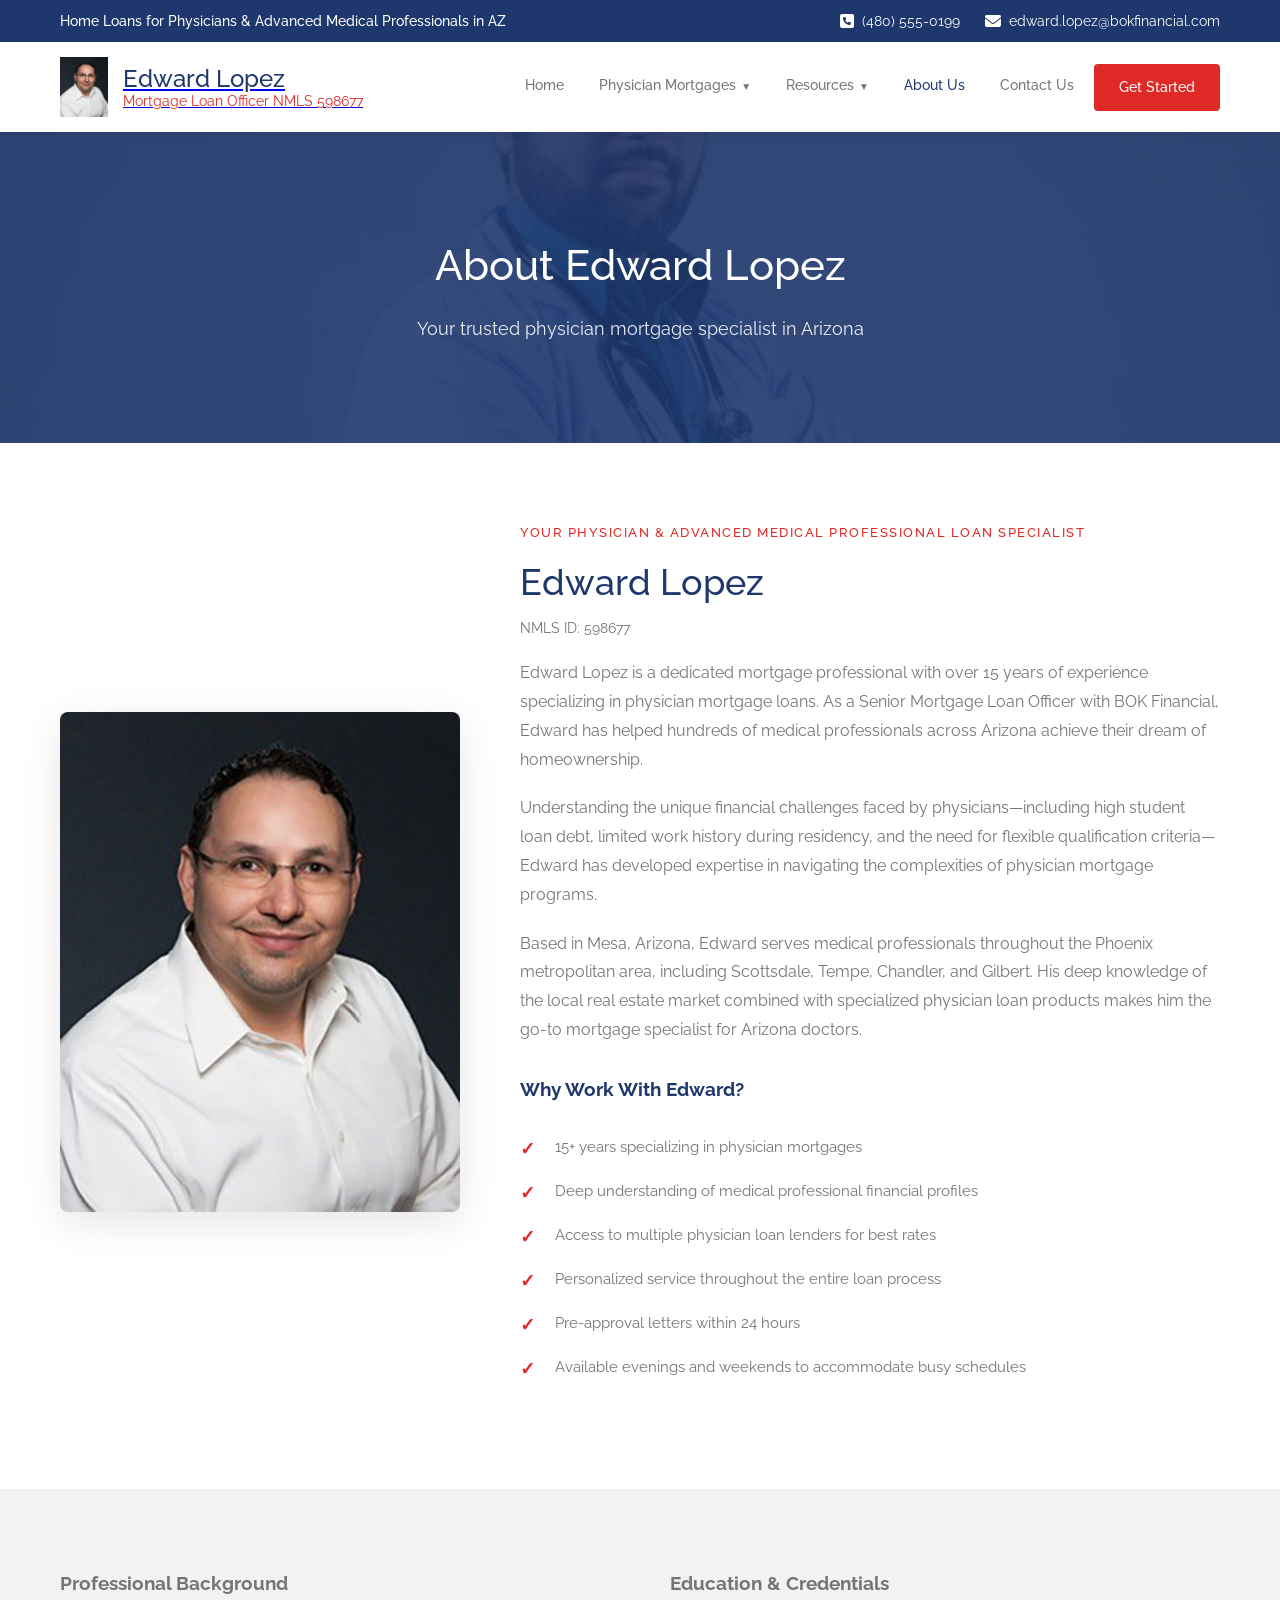
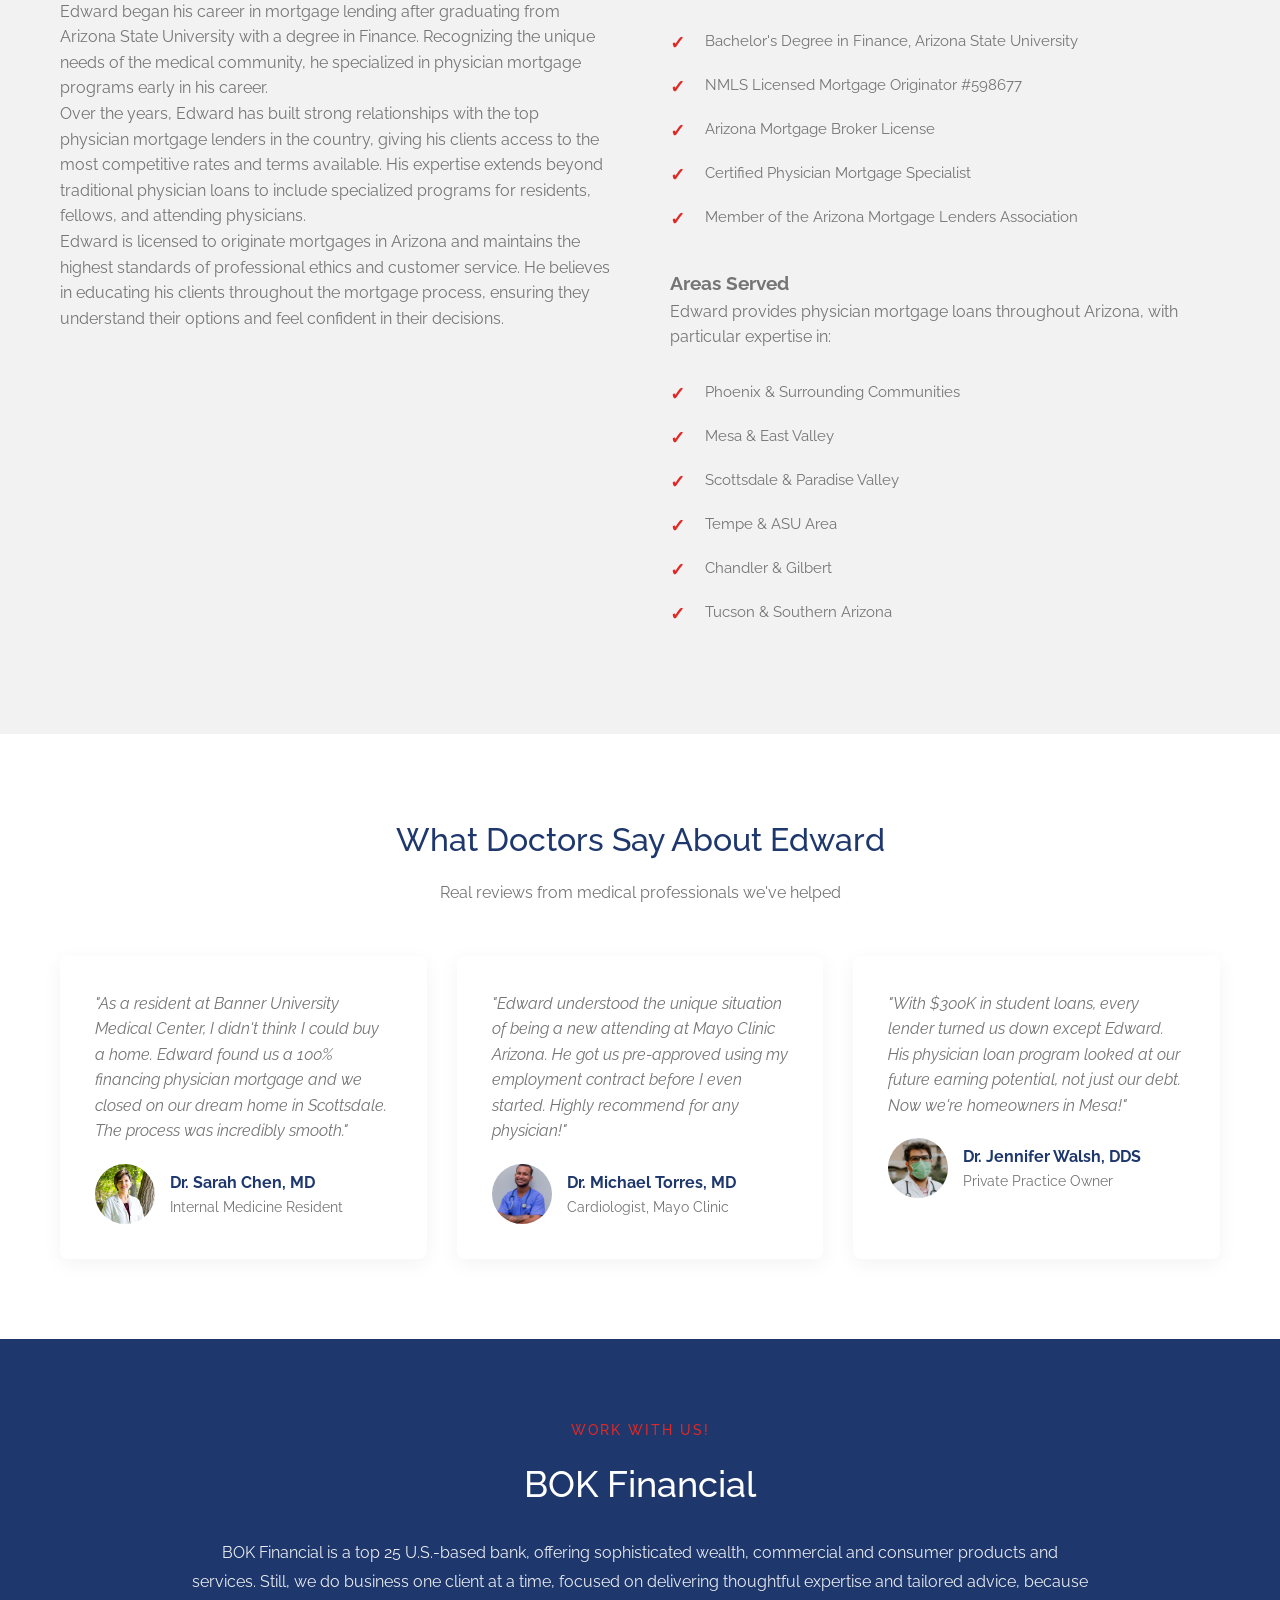
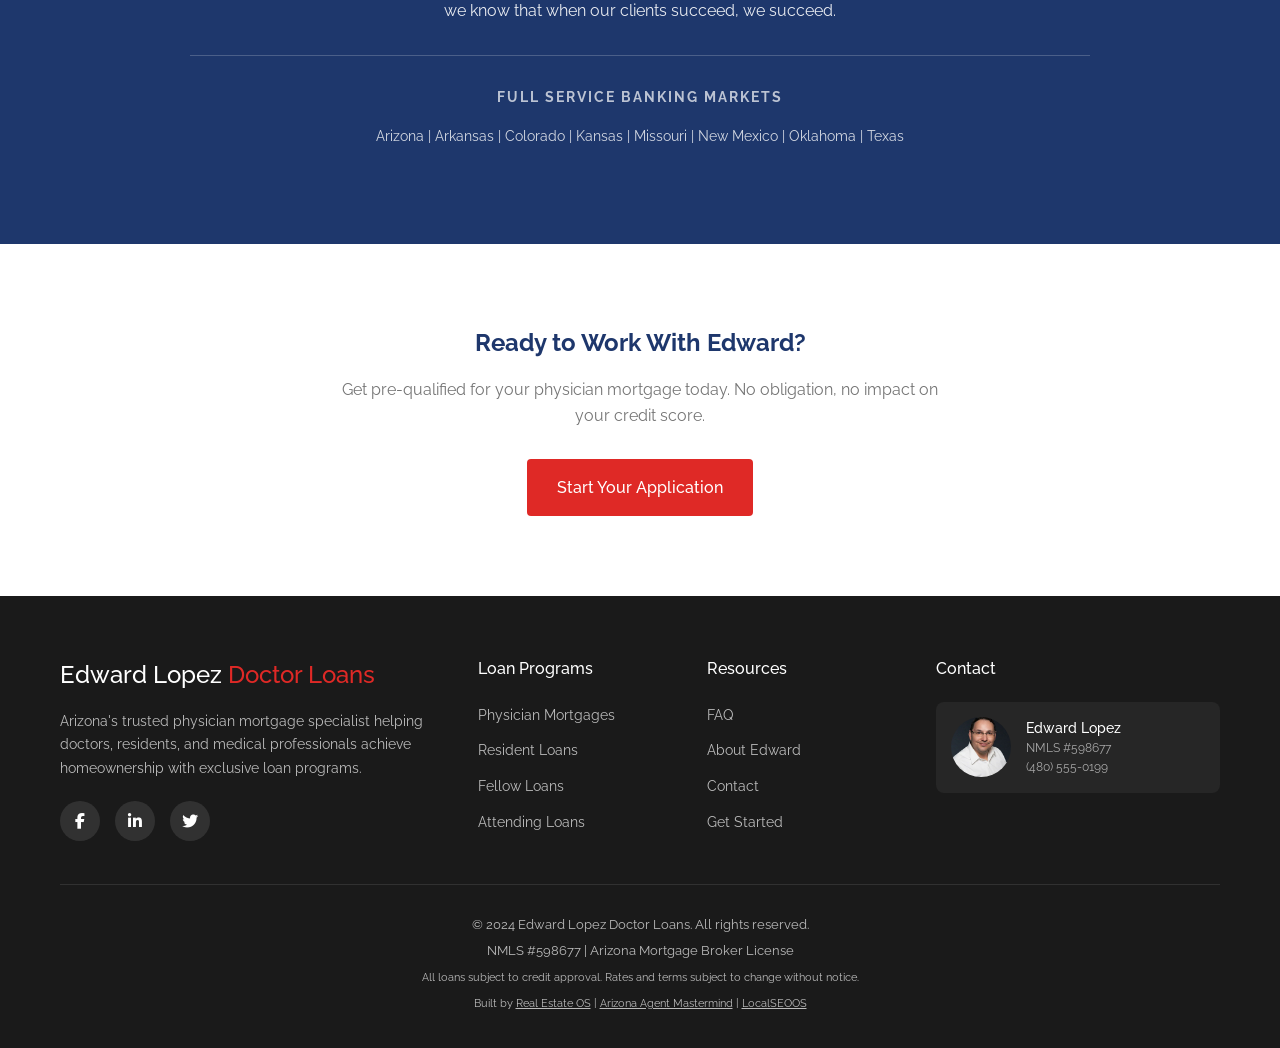
==== commit 0005c327: "Add backlinks to Real Estate OS, Arizona Agent Mastermind, and LocalSEOOS in footer" ====
--- a/about-us.html
+++ b/about-us.html
@@ -254,7 +254,7 @@
                 <p>&copy; 2024 Edward Lopez Doctor Loans. All rights reserved.</p>
                 <p>NMLS #598677 | Arizona Mortgage Broker License</p>
                 <p><small>All loans subject to credit approval. Rates and terms subject to change without notice.</small></p>
-                <p><small>Designed by <a href="#">SevenCube</a></small></p>
+                <p><small>Built by <a href="https://realestateos.com" target="_blank" rel="noopener">Real Estate OS</a> | <a href="https://arizonaagentmastermind.com" target="_blank" rel="noopener">Arizona Agent Mastermind</a> | <a href="https://localseoos.com" target="_blank" rel="noopener">LocalSEOOS</a></small></p>
             </div>
         </div>
     </footer>
--- a/styles.css
+++ b/styles.css
@@ -1777,3 +1777,900 @@
         padding: 30px 20px;
     }
 }
+
+/* ==========================================
+   MULTI-STEP STEPPER FORM STYLES
+   ========================================== */
+
+.stepper-container {
+    display: grid;
+    grid-template-columns: 350px 1fr;
+    gap: 40px;
+    max-width: 1200px;
+    margin: 0 auto;
+}
+
+/* Benefits Sidebar */
+.stepper-benefits {
+    position: sticky;
+    top: 20px;
+    height: fit-content;
+}
+
+/* Benefits Card - Light Theme */
+.benefits-card {
+    background: var(--white);
+    color: var(--primary-dark);
+    padding: 35px;
+    border-radius: 12px;
+    box-shadow: 0 10px 40px rgba(0,0,0,0.1);
+    border: 1px solid #e0e0e0;
+}
+
+.benefits-card h3 {
+    font-size: 20px;
+    margin-bottom: 25px;
+    display: flex;
+    align-items: center;
+    gap: 12px;
+    color: var(--primary-dark);
+}
+
+.benefits-card h3 i {
+    color: var(--accent-red);
+}
+
+.benefits-list {
+    list-style: none;
+    margin: 0 0 30px 0;
+}
+
+.benefits-list li {
+    padding: 10px 0;
+    display: flex;
+    align-items: flex-start;
+    gap: 12px;
+    font-size: 14px;
+    line-height: 1.5;
+    color: var(--text-gray);
+}
+
+.benefits-list li i {
+    color: #4caf50;
+    margin-top: 3px;
+    flex-shrink: 0;
+}
+
+.trust-badge {
+    background: var(--bg-light);
+    padding: 20px;
+    border-radius: 8px;
+    display: flex;
+    align-items: center;
+    gap: 15px;
+    margin-bottom: 25px;
+}
+
+.trust-badge i {
+    font-size: 28px;
+    color: var(--accent-red);
+}
+
+.trust-badge strong {
+    display: block;
+    font-size: 14px;
+    margin-bottom: 3px;
+    color: var(--primary-dark);
+}
+
+.trust-badge span {
+    font-size: 12px;
+    color: var(--text-gray);
+}
+
+.testimonial-mini {
+    background: var(--bg-light);
+    padding: 20px;
+    border-radius: 8px;
+    border-left: 3px solid var(--accent-red);
+}
+
+.testimonial-mini p {
+    font-size: 14px;
+    font-style: italic;
+    margin-bottom: 15px;
+    line-height: 1.6;
+    color: var(--text-gray);
+}
+
+.testimonial-author strong {
+    display: block;
+    font-size: 14px;
+    color: var(--primary-dark);
+}
+
+.testimonial-author span {
+    font-size: 12px;
+    color: var(--text-gray);
+}
+
+/* Stepper Form Wrapper */
+.stepper-form-wrapper {
+    background: var(--white);
+    border-radius: 12px;
+    box-shadow: 0 10px 40px rgba(0,0,0,0.1);
+    overflow: hidden;
+}
+
+.stepper-header {
+    background: var(--bg-light);
+    padding: 25px 30px;
+    border-bottom: 1px solid #e0e0e0;
+}
+
+.stepper-progress {
+    margin-bottom: 15px;
+}
+
+.progress-bar {
+    height: 4px;
+    background: #e0e0e0;
+    border-radius: 2px;
+    margin-bottom: 20px;
+    position: relative;
+}
+
+.progress-fill {
+    height: 100%;
+    background: linear-gradient(90deg, var(--accent-red), #ff6b6b);
+    border-radius: 2px;
+    transition: width 0.4s ease;
+    width: 0%;
+}
+
+.step-indicators {
+    display: flex;
+    justify-content: space-between;
+    position: relative;
+}
+
+.step-dot {
+    display: flex;
+    flex-direction: column;
+    align-items: center;
+    gap: 8px;
+    position: relative;
+    flex: 1;
+}
+
+.step-dot::before {
+    content: '';
+    width: 100%;
+    height: 2px;
+    background: #e0e0e0;
+    position: absolute;
+    top: 15px;
+    left: -50%;
+    z-index: 0;
+}
+
+.step-dot:first-child::before {
+    display: none;
+}
+
+.step-dot.completed::before {
+    background: var(--accent-red);
+}
+
+.step-number {
+    width: 32px;
+    height: 32px;
+    background: #e0e0e0;
+    border-radius: 50%;
+    display: flex;
+    align-items: center;
+    justify-content: center;
+    font-size: 13px;
+    font-weight: 600;
+    color: var(--text-gray);
+    position: relative;
+    z-index: 1;
+    transition: all 0.3s;
+}
+
+.step-dot.active .step-number,
+.step-dot.completed .step-number {
+    background: var(--accent-red);
+    color: var(--white);
+}
+
+.step-dot.completed .step-number::after {
+    content: '✓';
+    font-size: 14px;
+}
+
+.step-dot.completed .step-number span {
+    display: none;
+}
+
+.step-label {
+    font-size: 11px;
+    color: var(--text-gray);
+    font-weight: 500;
+    text-align: center;
+}
+
+.step-dot.active .step-label {
+    color: var(--primary-dark);
+}
+
+.step-timer {
+    display: flex;
+    align-items: center;
+    justify-content: center;
+    gap: 8px;
+    font-size: 13px;
+    color: var(--text-gray);
+}
+
+.step-timer i {
+    color: var(--accent-red);
+}
+
+/* Form Steps */
+.stepper-form {
+    padding: 40px;
+}
+
+.form-step {
+    display: none;
+    animation: fadeIn 0.3s ease;
+}
+
+.form-step.active {
+    display: block;
+}
+
+@keyframes fadeIn {
+    from { opacity: 0; transform: translateX(20px); }
+    to { opacity: 1; transform: translateX(0); }
+}
+
+.step-header {
+    text-align: center;
+    margin-bottom: 35px;
+}
+
+.step-header h2 {
+    font-size: 28px;
+    color: var(--primary-dark);
+    margin-bottom: 10px;
+}
+
+.step-header p {
+    color: var(--text-gray);
+    font-size: 15px;
+}
+
+/* Form Layout */
+.form-row {
+    display: grid;
+    grid-template-columns: 1fr 1fr;
+    gap: 20px;
+}
+
+.form-group {
+    margin-bottom: 25px;
+}
+
+.form-group.half {
+    margin-bottom: 0;
+}
+
+.form-group label {
+    display: block;
+    margin-bottom: 10px;
+    font-weight: 500;
+    color: var(--primary-dark);
+    font-size: 14px;
+}
+
+.form-group input,
+.form-group select {
+    width: 100%;
+    padding: 14px 16px;
+    border: 2px solid #e0e0e0;
+    border-radius: 8px;
+    font-family: var(--font-family);
+    font-size: 15px;
+    transition: all 0.3s;
+}
+
+.form-group input:focus,
+.form-group select:focus {
+    outline: none;
+    border-color: var(--primary-dark);
+    box-shadow: 0 0 0 3px rgba(30, 55, 108, 0.1);
+}
+
+.form-group input.error,
+.form-group select.error {
+    border-color: #c62828;
+    background: #ffebee;
+}
+
+.field-help {
+    display: block;
+    font-size: 12px;
+    color: var(--text-gray);
+    margin-top: 6px;
+}
+
+/* Checkbox Groups */
+.checkbox-group {
+    margin-top: 20px;
+}
+
+.checkbox-label {
+    display: flex;
+    align-items: flex-start;
+    gap: 12px;
+    cursor: pointer;
+}
+
+.checkbox-label input[type="checkbox"] {
+    width: 20px;
+    height: 20px;
+    margin-top: 2px;
+    accent-color: var(--accent-red);
+}
+
+.checkbox-label span {
+    font-size: 14px;
+    color: var(--text-gray);
+    line-height: 1.5;
+}
+
+.consent-group {
+    background: var(--bg-light);
+    padding: 20px;
+    border-radius: 8px;
+}
+
+/* Radio Card Groups */
+.radio-group {
+    display: grid;
+    grid-template-columns: repeat(2, 1fr);
+    gap: 15px;
+}
+
+.radio-card {
+    cursor: pointer;
+}
+
+.radio-card input {
+    display: none;
+}
+
+.radio-content {
+    display: flex;
+    flex-direction: column;
+    align-items: center;
+    padding: 25px 15px;
+    border: 2px solid #e0e0e0;
+    border-radius: 10px;
+    text-align: center;
+    transition: all 0.3s;
+}
+
+.radio-content i {
+    font-size: 28px;
+    color: var(--text-gray);
+    margin-bottom: 12px;
+    transition: all 0.3s;
+}
+
+.radio-content strong {
+    font-size: 16px;
+    color: var(--primary-dark);
+    margin-bottom: 4px;
+}
+
+.radio-content span {
+    font-size: 12px;
+    color: var(--text-gray);
+}
+
+.radio-card input:checked + .radio-content {
+    border-color: var(--accent-red);
+    background: rgba(223, 41, 38, 0.05);
+}
+
+.radio-card input:checked + .radio-content i {
+    color: var(--accent-red);
+}
+
+/* Income Options */
+.income-options {
+    display: grid;
+    grid-template-columns: repeat(3, 1fr);
+    gap: 12px;
+}
+
+.income-card {
+    cursor: pointer;
+}
+
+.income-card input {
+    display: none;
+}
+
+.income-card span {
+    display: block;
+    padding: 15px;
+    border: 2px solid #e0e0e0;
+    border-radius: 8px;
+    text-align: center;
+    font-size: 14px;
+    font-weight: 500;
+    transition: all 0.3s;
+}
+
+.income-card input:checked + span {
+    border-color: var(--accent-red);
+    background: var(--accent-red);
+    color: var(--white);
+}
+
+/* Purpose Cards */
+.purpose-cards {
+    display: grid;
+    grid-template-columns: 1fr 1fr;
+    gap: 20px;
+}
+
+.purpose-card {
+    cursor: pointer;
+}
+
+.purpose-card input {
+    display: none;
+}
+
+.purpose-content {
+    display: flex;
+    flex-direction: column;
+    align-items: center;
+    padding: 35px 20px;
+    border: 2px solid #e0e0e0;
+    border-radius: 10px;
+    text-align: center;
+    transition: all 0.3s;
+}
+
+.purpose-content i {
+    font-size: 36px;
+    color: var(--primary-dark);
+    margin-bottom: 15px;
+}
+
+.purpose-content strong {
+    font-size: 18px;
+    color: var(--primary-dark);
+    margin-bottom: 5px;
+}
+
+.purpose-content span {
+    font-size: 13px;
+    color: var(--text-gray);
+}
+
+.purpose-card input:checked + .purpose-content {
+    border-color: var(--accent-red);
+    background: rgba(223, 41, 38, 0.05);
+}
+
+.purpose-card input:checked + .purpose-content i {
+    color: var(--accent-red);
+}
+
+/* Estimated Qualification */
+.estimated-qualification {
+    background: linear-gradient(135deg, #e8f5e9, #c8e6c9);
+    padding: 25px;
+    border-radius: 10px;
+    display: flex;
+    align-items: center;
+    gap: 20px;
+    margin-top: 30px;
+    display: none;
+}
+
+.est-icon {
+    width: 60px;
+    height: 60px;
+    background: #2e7d32;
+    border-radius: 50%;
+    display: flex;
+    align-items: center;
+    justify-content: center;
+    color: var(--white);
+    font-size: 24px;
+}
+
+.est-content {
+    flex: 1;
+}
+
+.est-label {
+    display: block;
+    font-size: 13px;
+    color: #2e7d32;
+    margin-bottom: 5px;
+}
+
+.est-amount {
+    display: block;
+    font-size: 32px;
+    font-weight: 600;
+    color: #2e7d32;
+}
+
+.est-note {
+    display: block;
+    font-size: 12px;
+    color: #555;
+    margin-top: 5px;
+}
+
+/* Step Actions */
+.step-actions {
+    display: flex;
+    justify-content: space-between;
+    margin-top: 35px;
+    padding-top: 25px;
+    border-top: 1px solid #e0e0e0;
+}
+
+.btn-prev,
+.btn-next {
+    padding: 14px 30px;
+    border-radius: 8px;
+    font-size: 15px;
+    font-weight: 600;
+    cursor: pointer;
+    transition: all 0.3s;
+    display: flex;
+    align-items: center;
+    gap: 10px;
+}
+
+.btn-prev {
+    background: transparent;
+    border: 2px solid #e0e0e0;
+    color: var(--text-gray);
+}
+
+.btn-prev:hover {
+    border-color: var(--primary-dark);
+    color: var(--primary-dark);
+}
+
+.btn-next {
+    background: var(--accent-red);
+    border: none;
+    color: var(--white);
+    margin-left: auto;
+}
+
+.btn-next:hover {
+    background: #c4211e;
+    transform: translateX(3px);
+}
+
+.btn-submit-final {
+    background: linear-gradient(135deg, #28a745, #20c997);
+    border: none;
+    color: var(--white);
+    padding: 16px 40px;
+    border-radius: 8px;
+    font-size: 16px;
+    font-weight: 600;
+    cursor: pointer;
+    transition: all 0.3s;
+    display: flex;
+    align-items: center;
+    gap: 10px;
+}
+
+.btn-submit-final:hover {
+    transform: translateY(-2px);
+    box-shadow: 0 5px 20px rgba(40, 167, 69, 0.3);
+}
+
+.submit-note {
+    text-align: center;
+    font-size: 13px;
+    color: var(--text-gray);
+    margin-top: 20px;
+}
+
+.submit-note i {
+    color: #28a745;
+}
+
+/* Review Section */
+.review-section {
+    margin-bottom: 30px;
+}
+
+.review-group {
+    background: var(--bg-light);
+    padding: 25px;
+    border-radius: 10px;
+    margin-bottom: 20px;
+}
+
+.review-group h4 {
+    font-size: 16px;
+    color: var(--primary-dark);
+    margin-bottom: 20px;
+    display: flex;
+    align-items: center;
+    gap: 10px;
+}
+
+.review-group h4 i {
+    color: var(--accent-red);
+}
+
+.review-item {
+    display: flex;
+    align-items: center;
+    padding: 12px 0;
+    border-bottom: 1px solid #e0e0e0;
+}
+
+.review-item:last-child {
+    border-bottom: none;
+}
+
+.review-label {
+    width: 140px;
+    font-size: 13px;
+    color: var(--text-gray);
+}
+
+.review-value {
+    flex: 1;
+    font-weight: 500;
+    color: var(--primary-dark);
+}
+
+.edit-btn {
+    background: none;
+    border: none;
+    color: var(--accent-red);
+    font-size: 13px;
+    cursor: pointer;
+    text-decoration: underline;
+}
+
+/* Success Message */
+.success-message-full {
+    padding: 50px;
+    text-align: center;
+}
+
+.success-icon {
+    width: 100px;
+    height: 100px;
+    background: linear-gradient(135deg, #28a745, #20c997);
+    border-radius: 50%;
+    display: flex;
+    align-items: center;
+    justify-content: center;
+    margin: 0 auto 30px;
+    color: var(--white);
+    font-size: 48px;
+}
+
+.success-message-full h2 {
+    font-size: 32px;
+    color: var(--primary-dark);
+    margin-bottom: 15px;
+}
+
+.success-message-full > p {
+    font-size: 16px;
+    color: var(--text-gray);
+    margin-bottom: 30px;
+}
+
+.success-details {
+    background: var(--bg-light);
+    padding: 30px;
+    border-radius: 10px;
+    margin-bottom: 30px;
+}
+
+.success-item {
+    display: flex;
+    align-items: center;
+    gap: 15px;
+    padding: 12px 0;
+}
+
+.success-item i {
+    width: 40px;
+    height: 40px;
+    background: var(--primary-dark);
+    border-radius: 50%;
+    display: flex;
+    align-items: center;
+    justify-content: center;
+    color: var(--white);
+}
+
+.next-steps {
+    margin-bottom: 30px;
+}
+
+.next-steps h3 {
+    font-size: 18px;
+    color: var(--primary-dark);
+    margin-bottom: 20px;
+}
+
+.next-step-items {
+    display: flex;
+    justify-content: center;
+    gap: 20px;
+    flex-wrap: wrap;
+}
+
+.next-step {
+    display: flex;
+    align-items: center;
+    gap: 10px;
+    font-size: 14px;
+}
+
+.step-num {
+    width: 32px;
+    height: 32px;
+    background: var(--primary-dark);
+    border-radius: 50%;
+    display: flex;
+    align-items: center;
+    justify-content: center;
+    color: var(--white);
+    font-weight: 600;
+    font-size: 14px;
+}
+
+.success-cta {
+    display: flex;
+    justify-content: center;
+    gap: 15px;
+    margin-bottom: 25px;
+    flex-wrap: wrap;
+}
+
+.btn-call-now {
+    background: var(--primary-dark);
+    color: var(--white);
+    padding: 16px 35px;
+    border-radius: 8px;
+    text-decoration: none;
+    font-weight: 600;
+    display: flex;
+    align-items: center;
+    gap: 10px;
+    transition: transform 0.3s;
+}
+
+.btn-back-home {
+    background: var(--bg-light);
+    color: var(--primary-dark);
+    padding: 16px 35px;
+    border-radius: 8px;
+    text-decoration: none;
+    font-weight: 600;
+    display: flex;
+    align-items: center;
+    gap: 10px;
+    transition: transform 0.3s;
+}
+
+.btn-call-now:hover,
+.btn-back-home:hover {
+    transform: translateY(-2px);
+}
+
+.referral-box {
+    font-size: 14px;
+    color: var(--text-gray);
+}
+
+.referral-box a {
+    color: var(--accent-red);
+    font-weight: 500;
+}
+
+/* Responsive */
+@media (max-width: 1024px) {
+    .stepper-container {
+        grid-template-columns: 1fr;
+    }
+    
+    .stepper-benefits {
+        position: static;
+        order: 2;
+    }
+    
+    .stepper-form-wrapper {
+        order: 1;
+    }
+    
+    .benefits-card {
+        max-width: 600px;
+        margin: 0 auto;
+    }
+}
+
+@media (max-width: 768px) {
+    .stepper-form {
+        padding: 25px;
+    }
+    
+    .form-row {
+        grid-template-columns: 1fr;
+    }
+    
+    .radio-group {
+        grid-template-columns: 1fr;
+    }
+    
+    .income-options {
+        grid-template-columns: repeat(2, 1fr);
+    }
+    
+    .purpose-cards {
+        grid-template-columns: 1fr;
+    }
+    
+    .step-indicators .step-label {
+        display: none;
+    }
+    
+    .step-header h2 {
+        font-size: 22px;
+    }
+    
+    .review-item {
+        flex-direction: column;
+        align-items: flex-start;
+        gap: 5px;
+    }
+    
+    .review-label {
+        width: auto;
+    }
+    
+    .estimated-qualification {
+        flex-direction: column;
+        text-align: center;
+    }
+    
+    .success-message-full {
+        padding: 30px 20px;
+    }
+    
+    .next-step-items {
+        flex-direction: column;
+        align-items: flex-start;
+        max-width: 280px;
+        margin: 0 auto;
+    }
+}
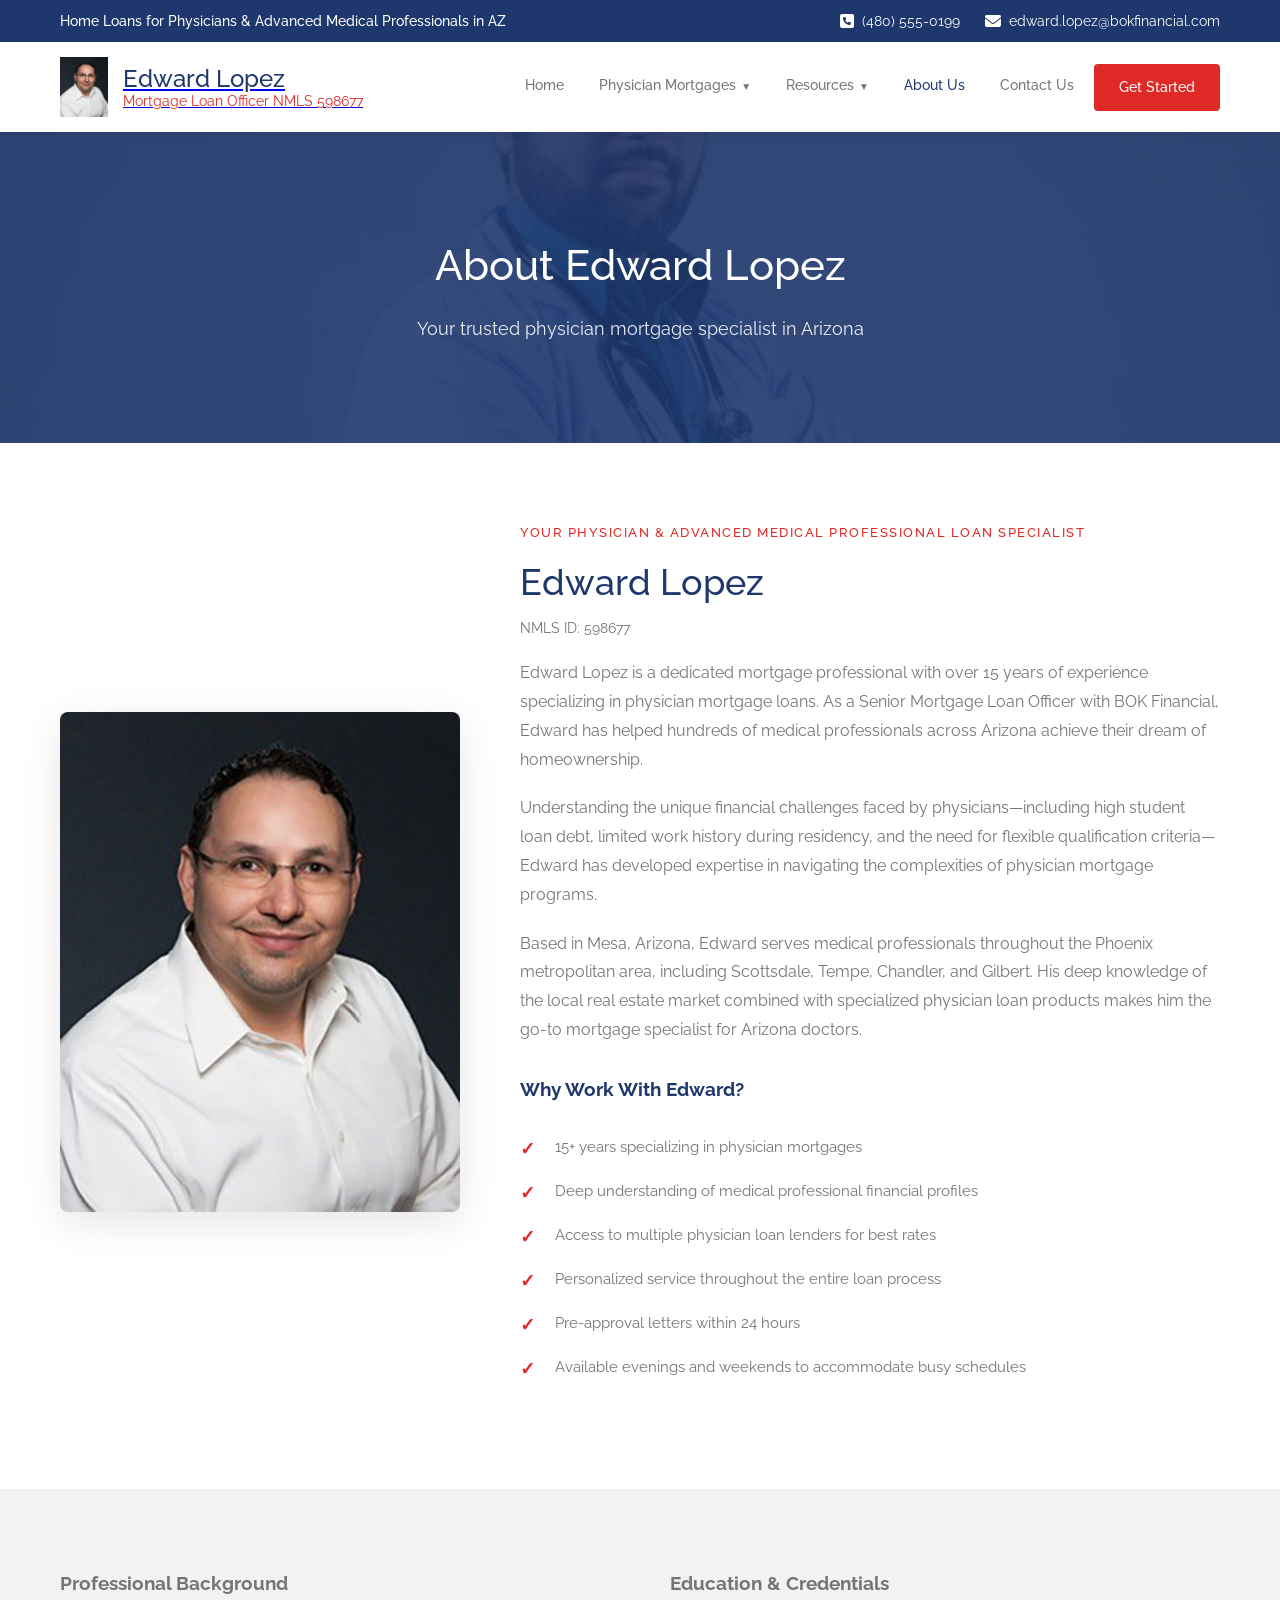
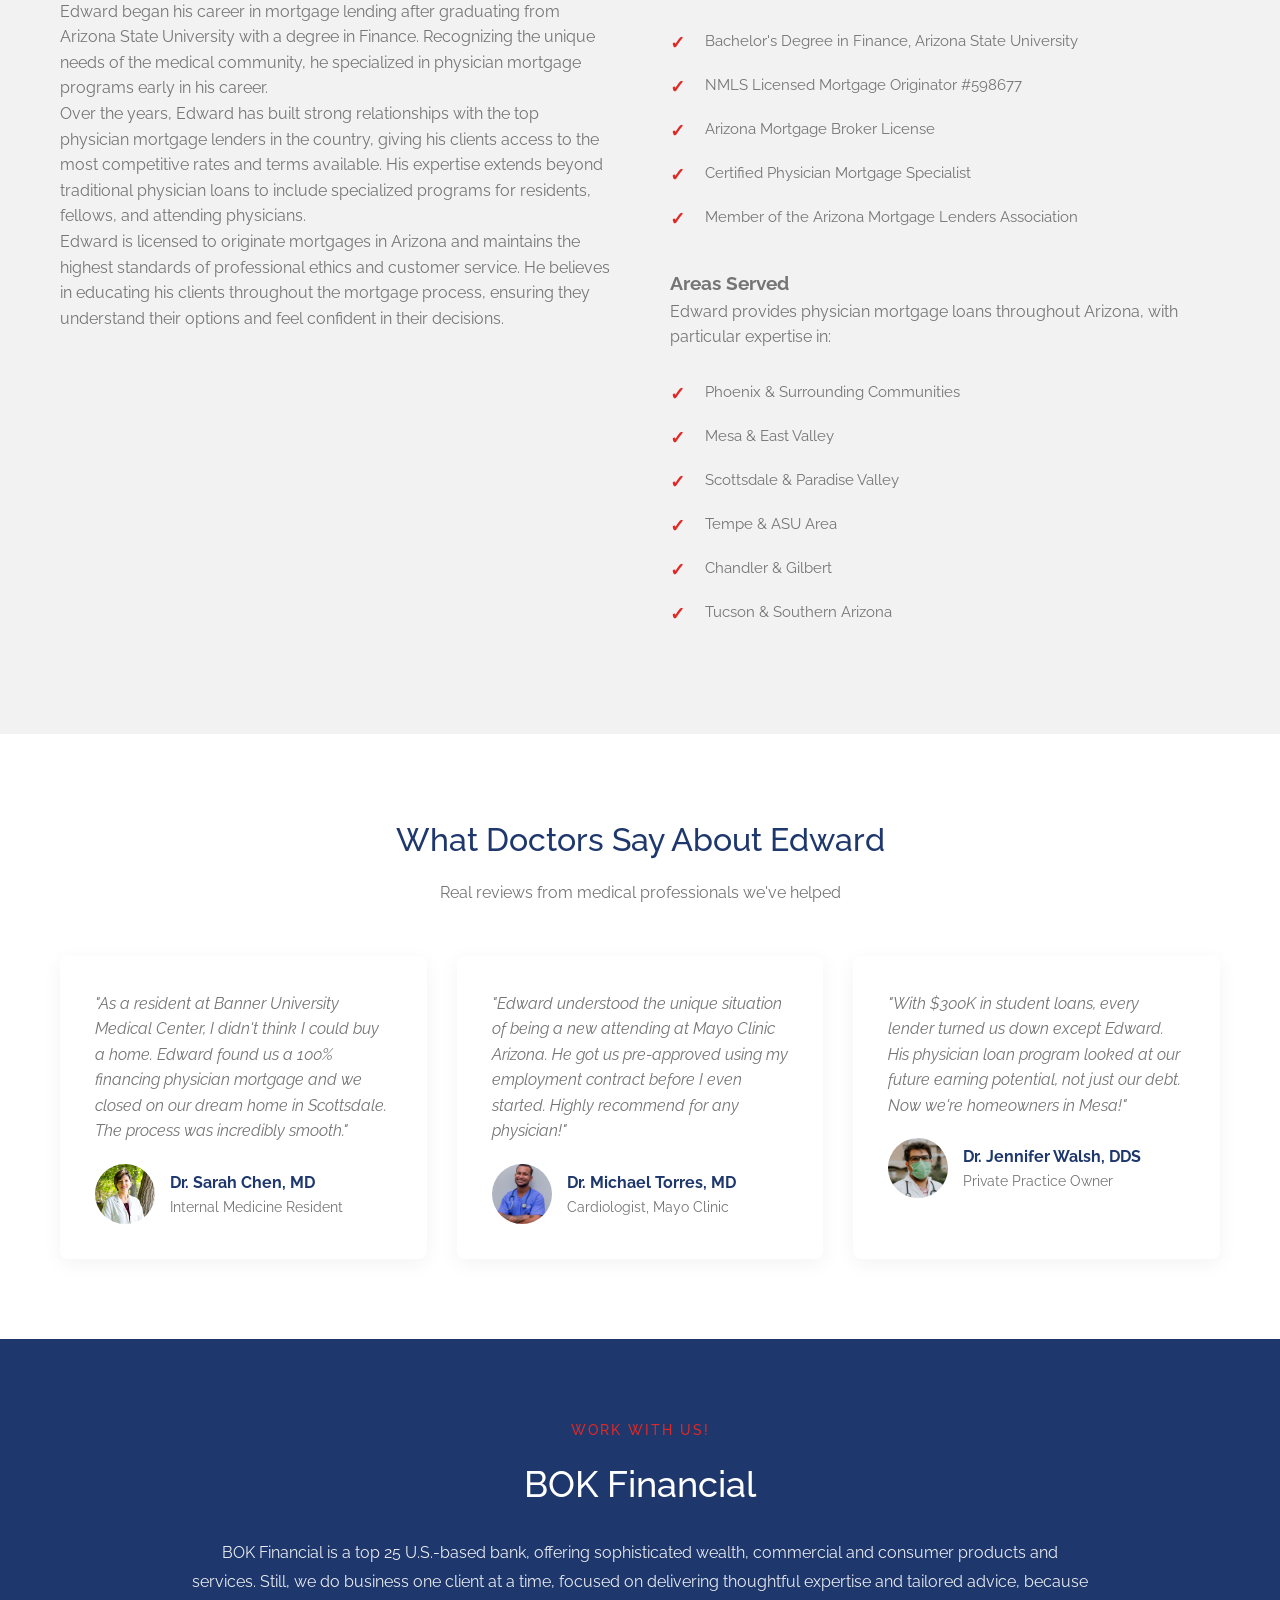
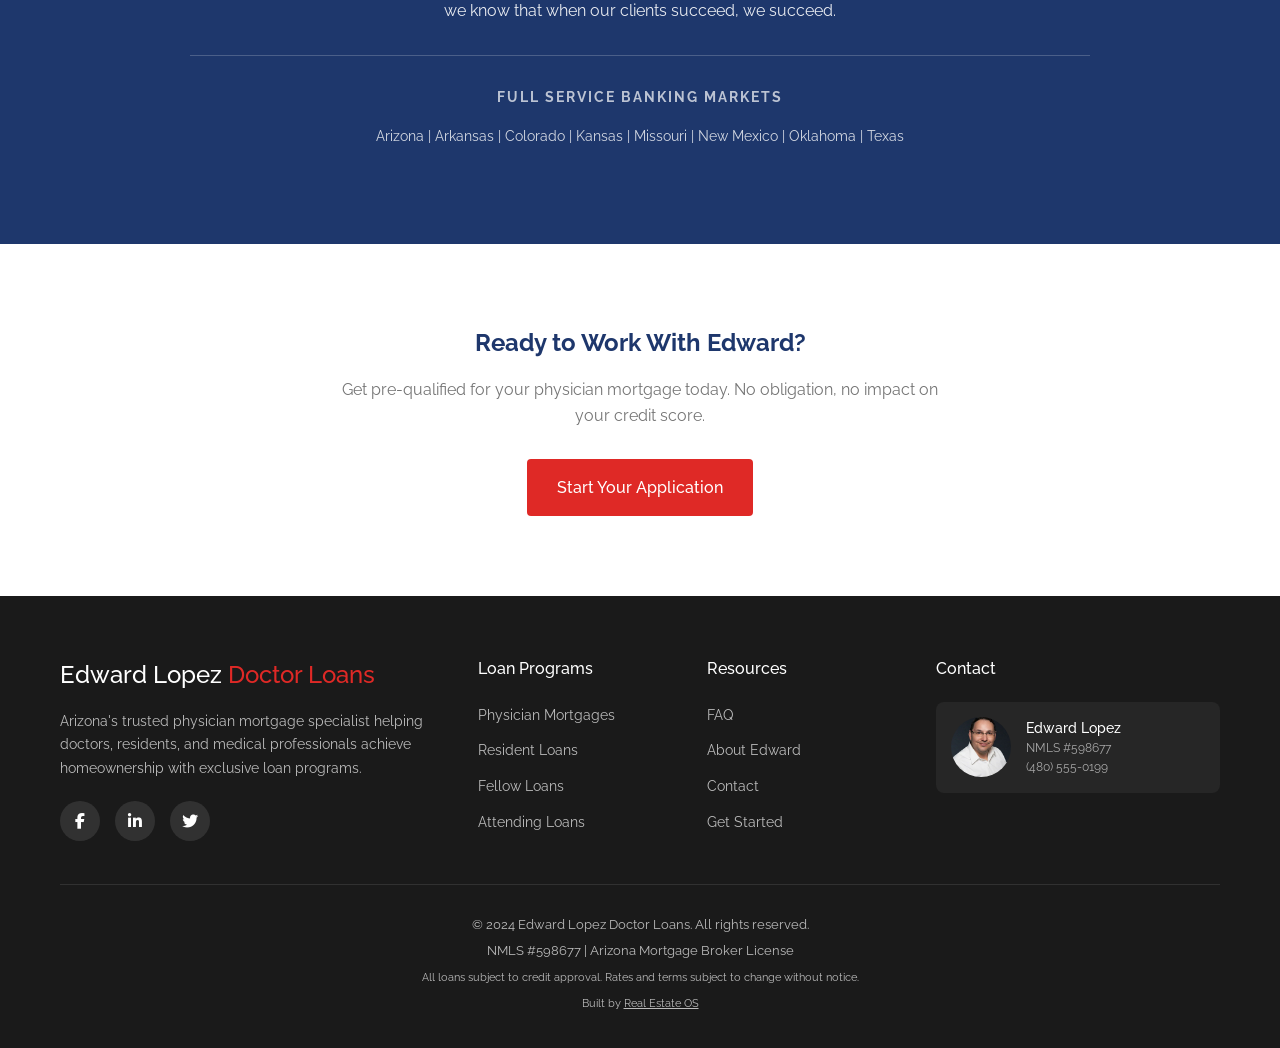
==== commit a4e0c573: "Update footer to single backlink: Real Estate OS only" ====
--- a/about-us.html
+++ b/about-us.html
@@ -254,7 +254,7 @@
                 <p>&copy; 2024 Edward Lopez Doctor Loans. All rights reserved.</p>
                 <p>NMLS #598677 | Arizona Mortgage Broker License</p>
                 <p><small>All loans subject to credit approval. Rates and terms subject to change without notice.</small></p>
-                <p><small>Built by <a href="https://realestateos.com" target="_blank" rel="noopener">Real Estate OS</a> | <a href="https://arizonaagentmastermind.com" target="_blank" rel="noopener">Arizona Agent Mastermind</a> | <a href="https://localseoos.com" target="_blank" rel="noopener">LocalSEOOS</a></small></p>
+                <p><small>Built by <a href="https://realestateos.com" target="_blank" rel="noopener">Real Estate OS</a></small></p>
             </div>
         </div>
     </footer>
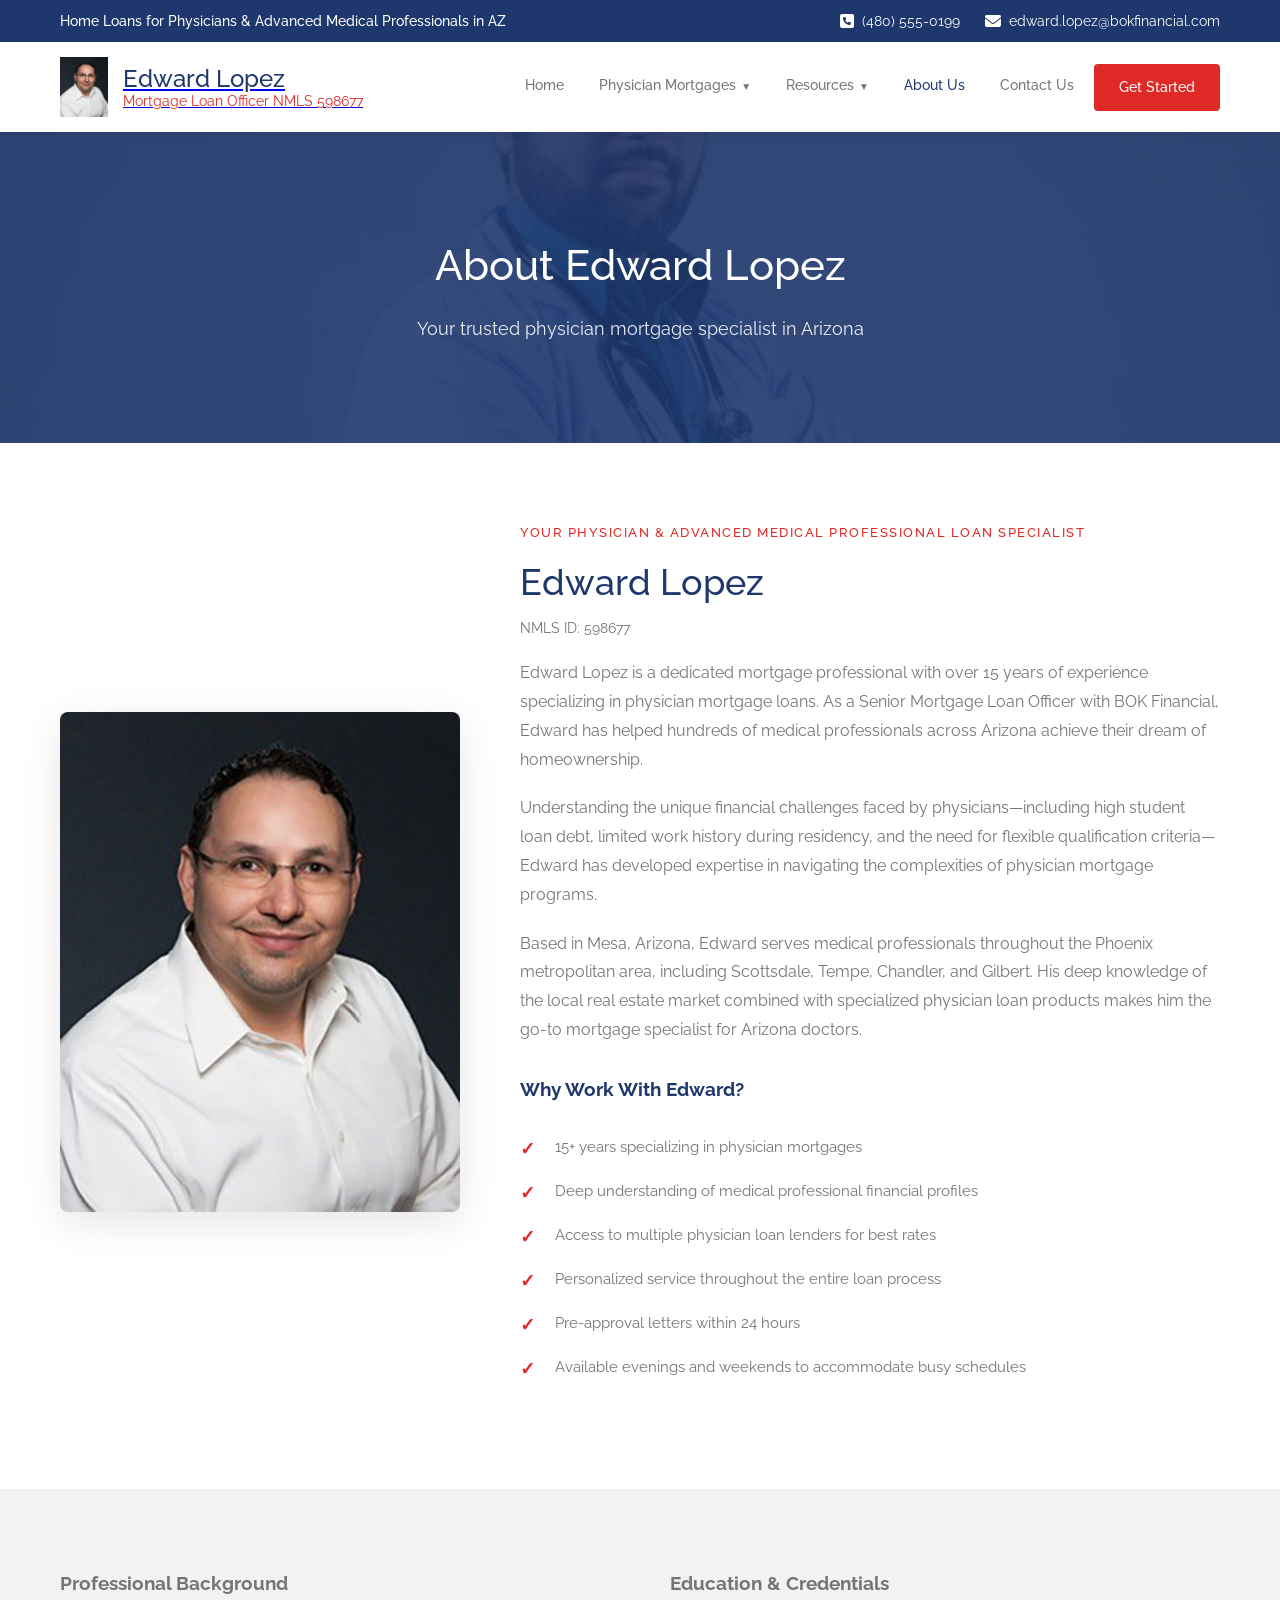
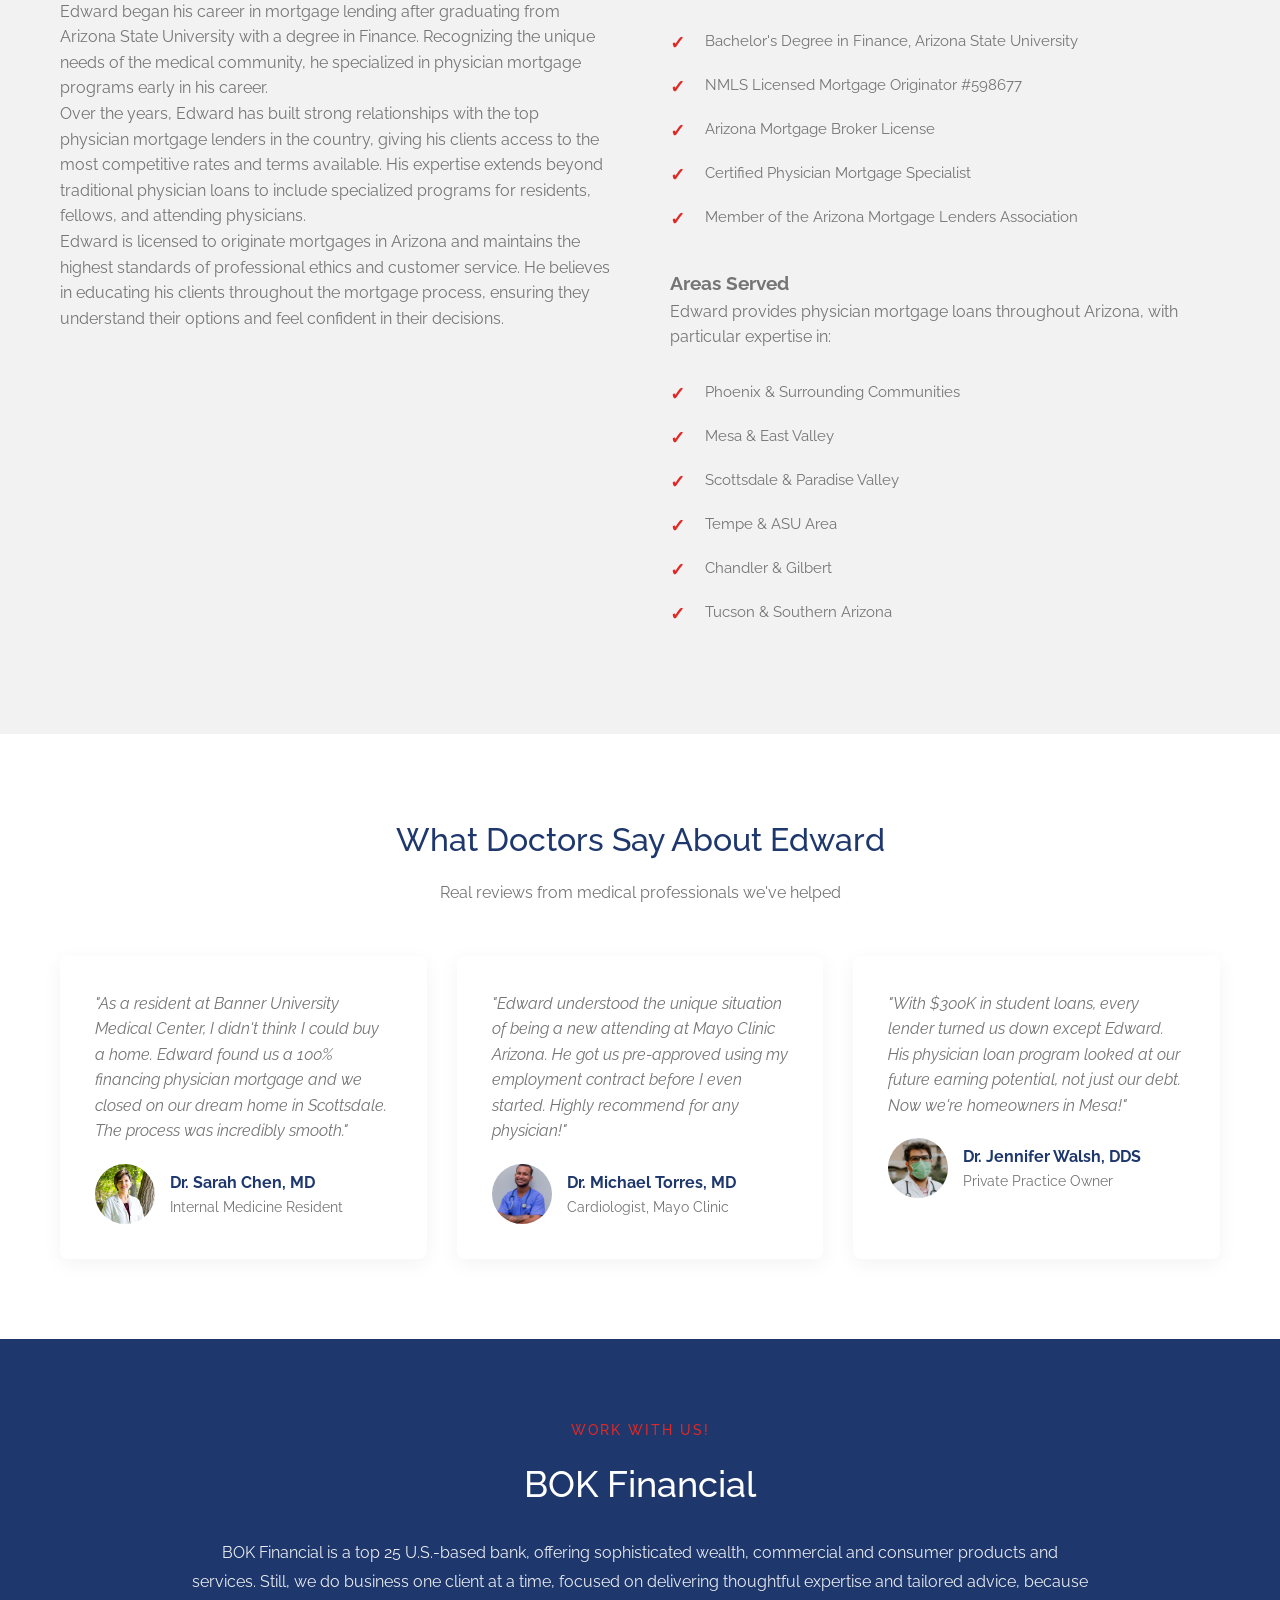
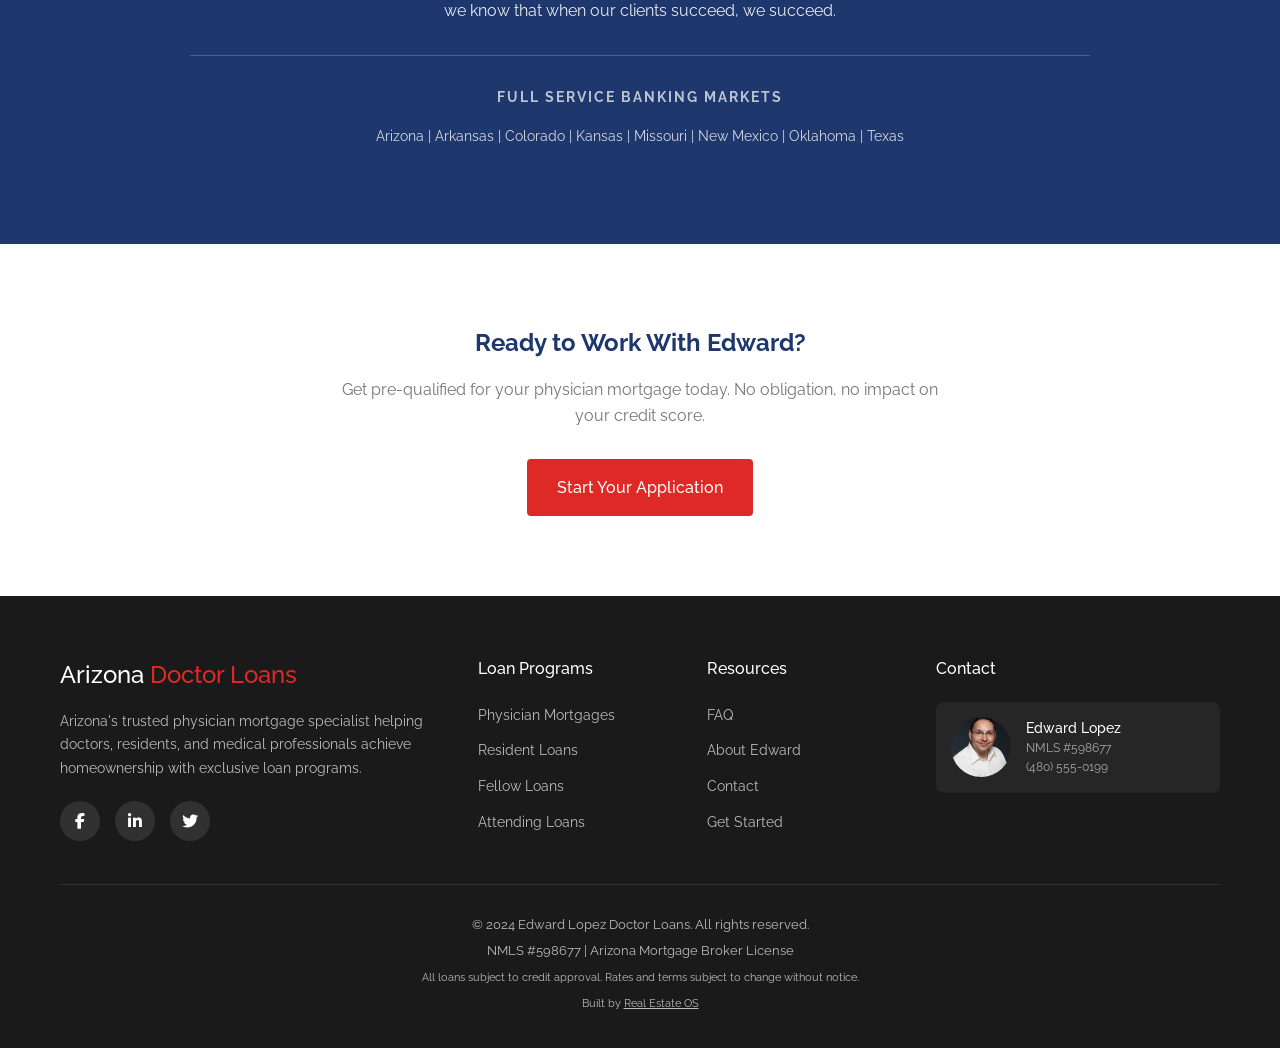
==== commit 13cba8a4: "Change footer brand from Edward Lopez to Arizona Doctor Loans" ====
--- a/about-us.html
+++ b/about-us.html
@@ -213,7 +213,7 @@
         <div class="container">
             <div class="footer-grid">
                 <div class="footer-brand">
-                    <h3>Edward Lopez <span>Doctor Loans</span></h3>
+                    <h3>Arizona <span>Doctor Loans</span></h3>
                     <p>Arizona's trusted physician mortgage specialist helping doctors, residents, and medical professionals achieve homeownership with exclusive loan programs.</p>
                     <div class="footer-social">
                         <a href="#" aria-label="Facebook"><i class="fab fa-facebook-f"></i></a>
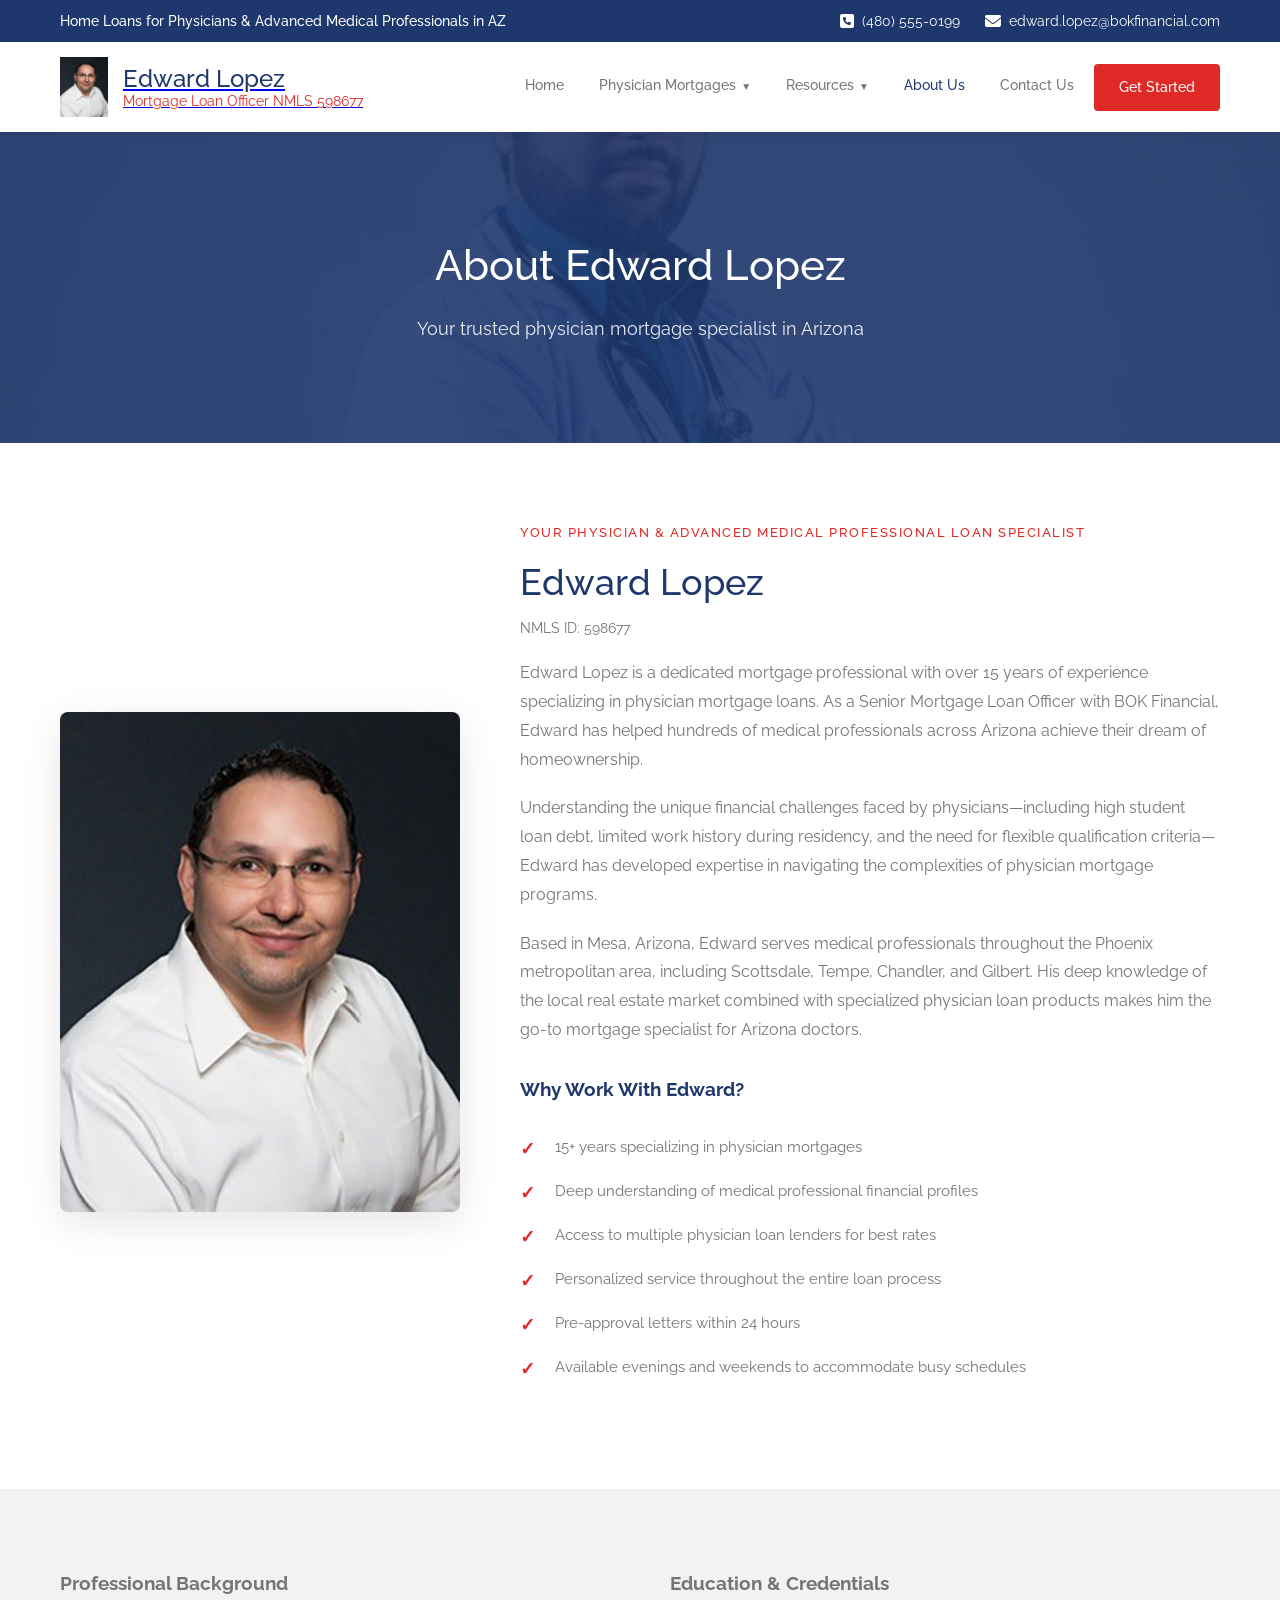
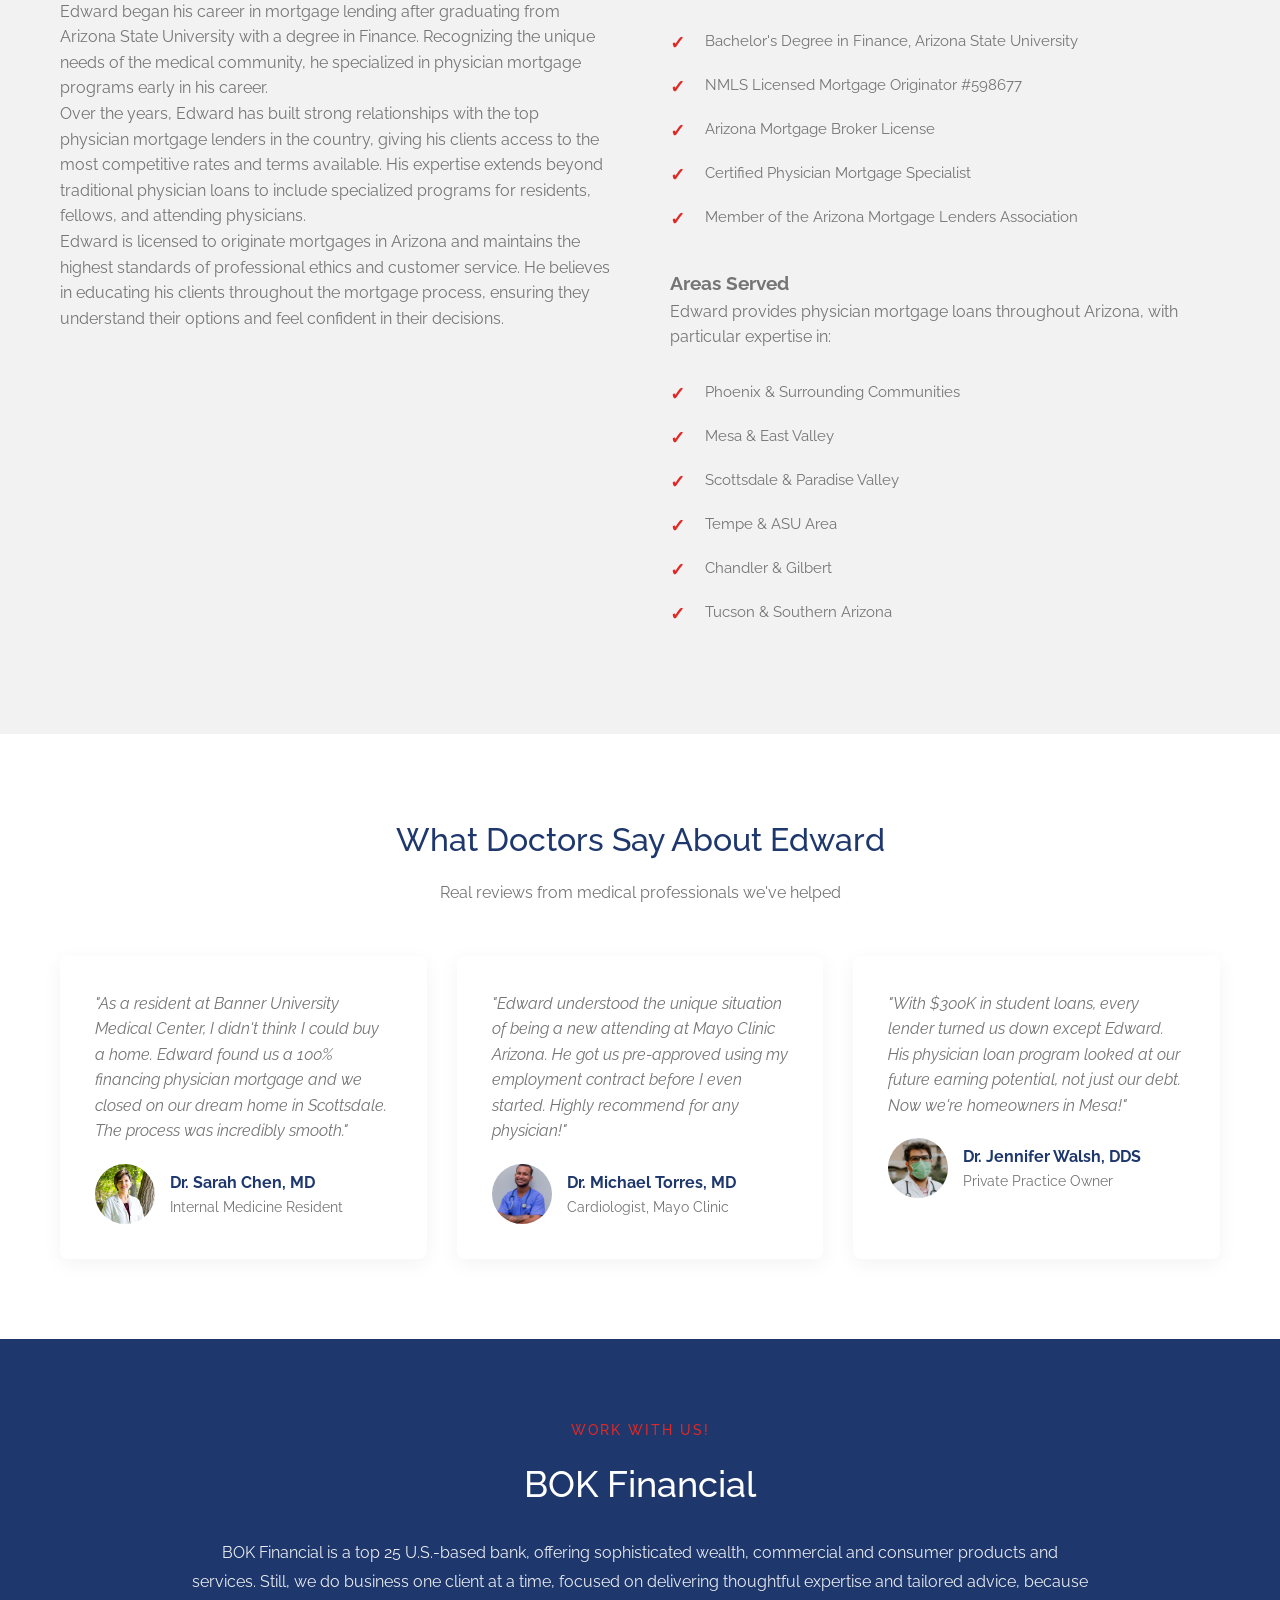
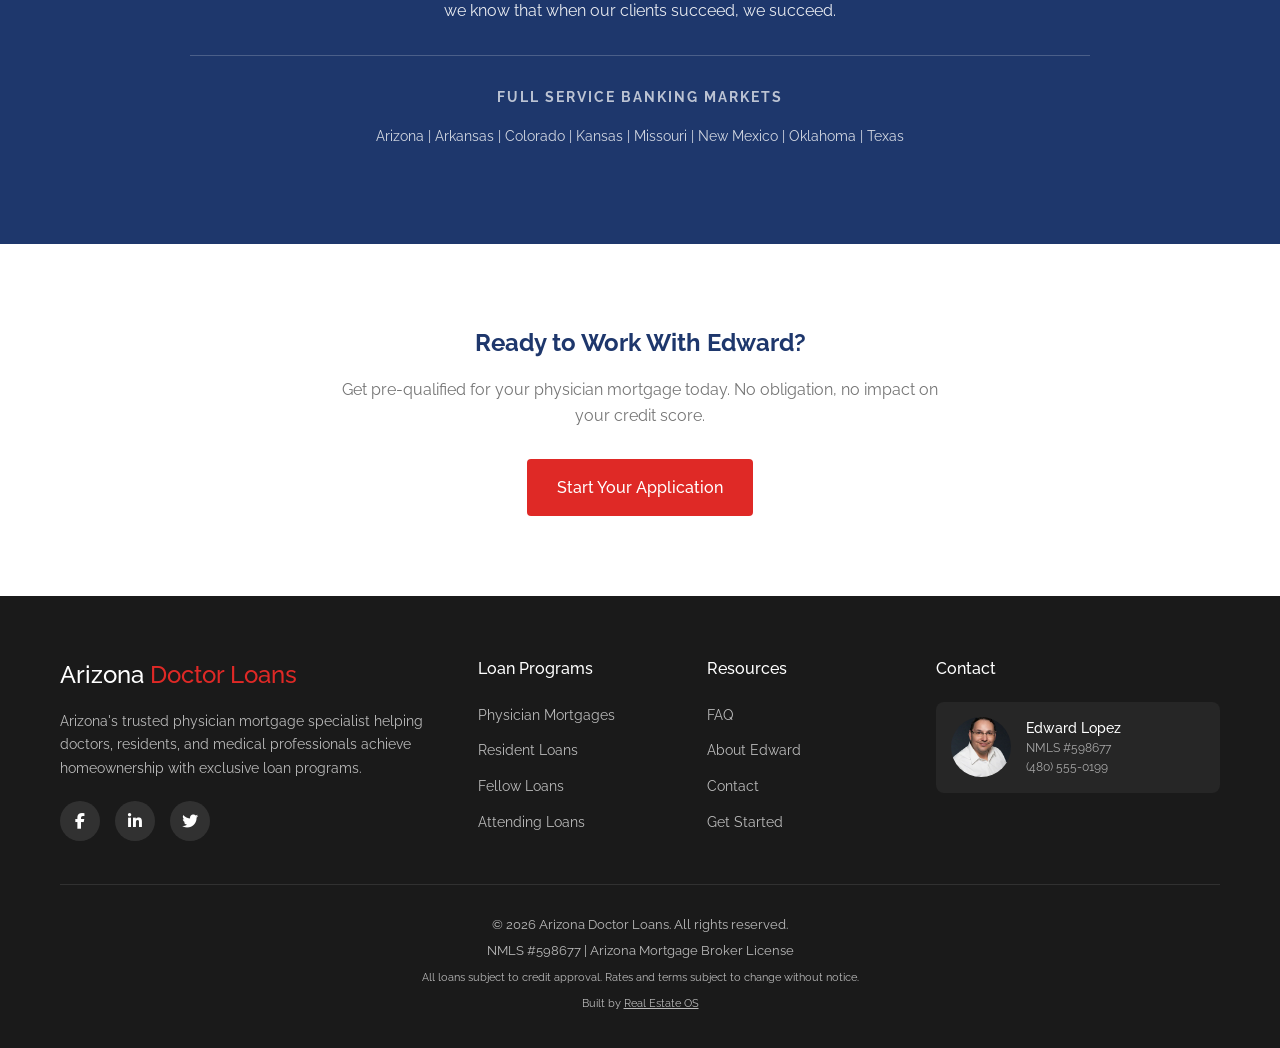
==== commit 152c8ae6: "Update copyright to 2026 Arizona Doctor Loans" ====
--- a/about-us.html
+++ b/about-us.html
@@ -251,7 +251,7 @@
                 </div>
             </div>
             <div class="footer-bottom">
-                <p>&copy; 2024 Edward Lopez Doctor Loans. All rights reserved.</p>
+                <p>&copy; 2026 Arizona Doctor Loans. All rights reserved.</p>
                 <p>NMLS #598677 | Arizona Mortgage Broker License</p>
                 <p><small>All loans subject to credit approval. Rates and terms subject to change without notice.</small></p>
                 <p><small>Built by <a href="https://realestateos.com" target="_blank" rel="noopener">Real Estate OS</a></small></p>
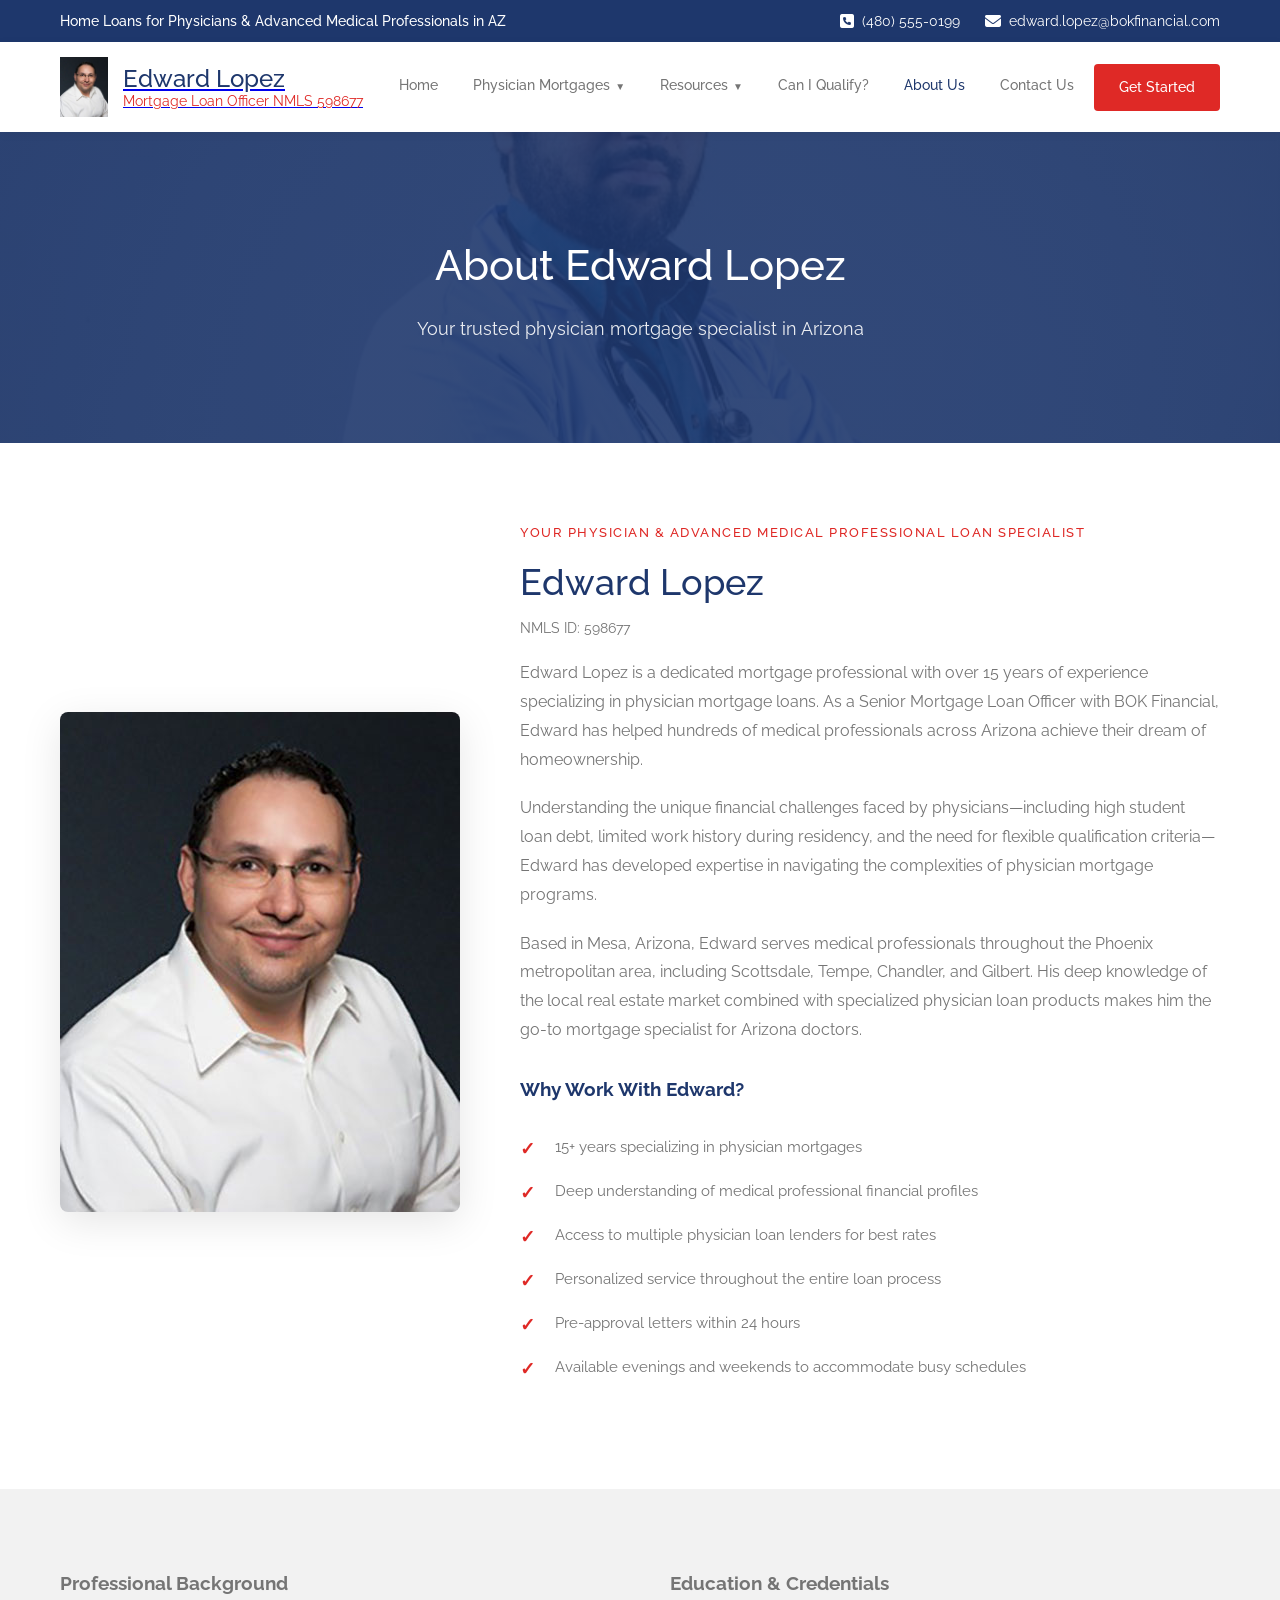
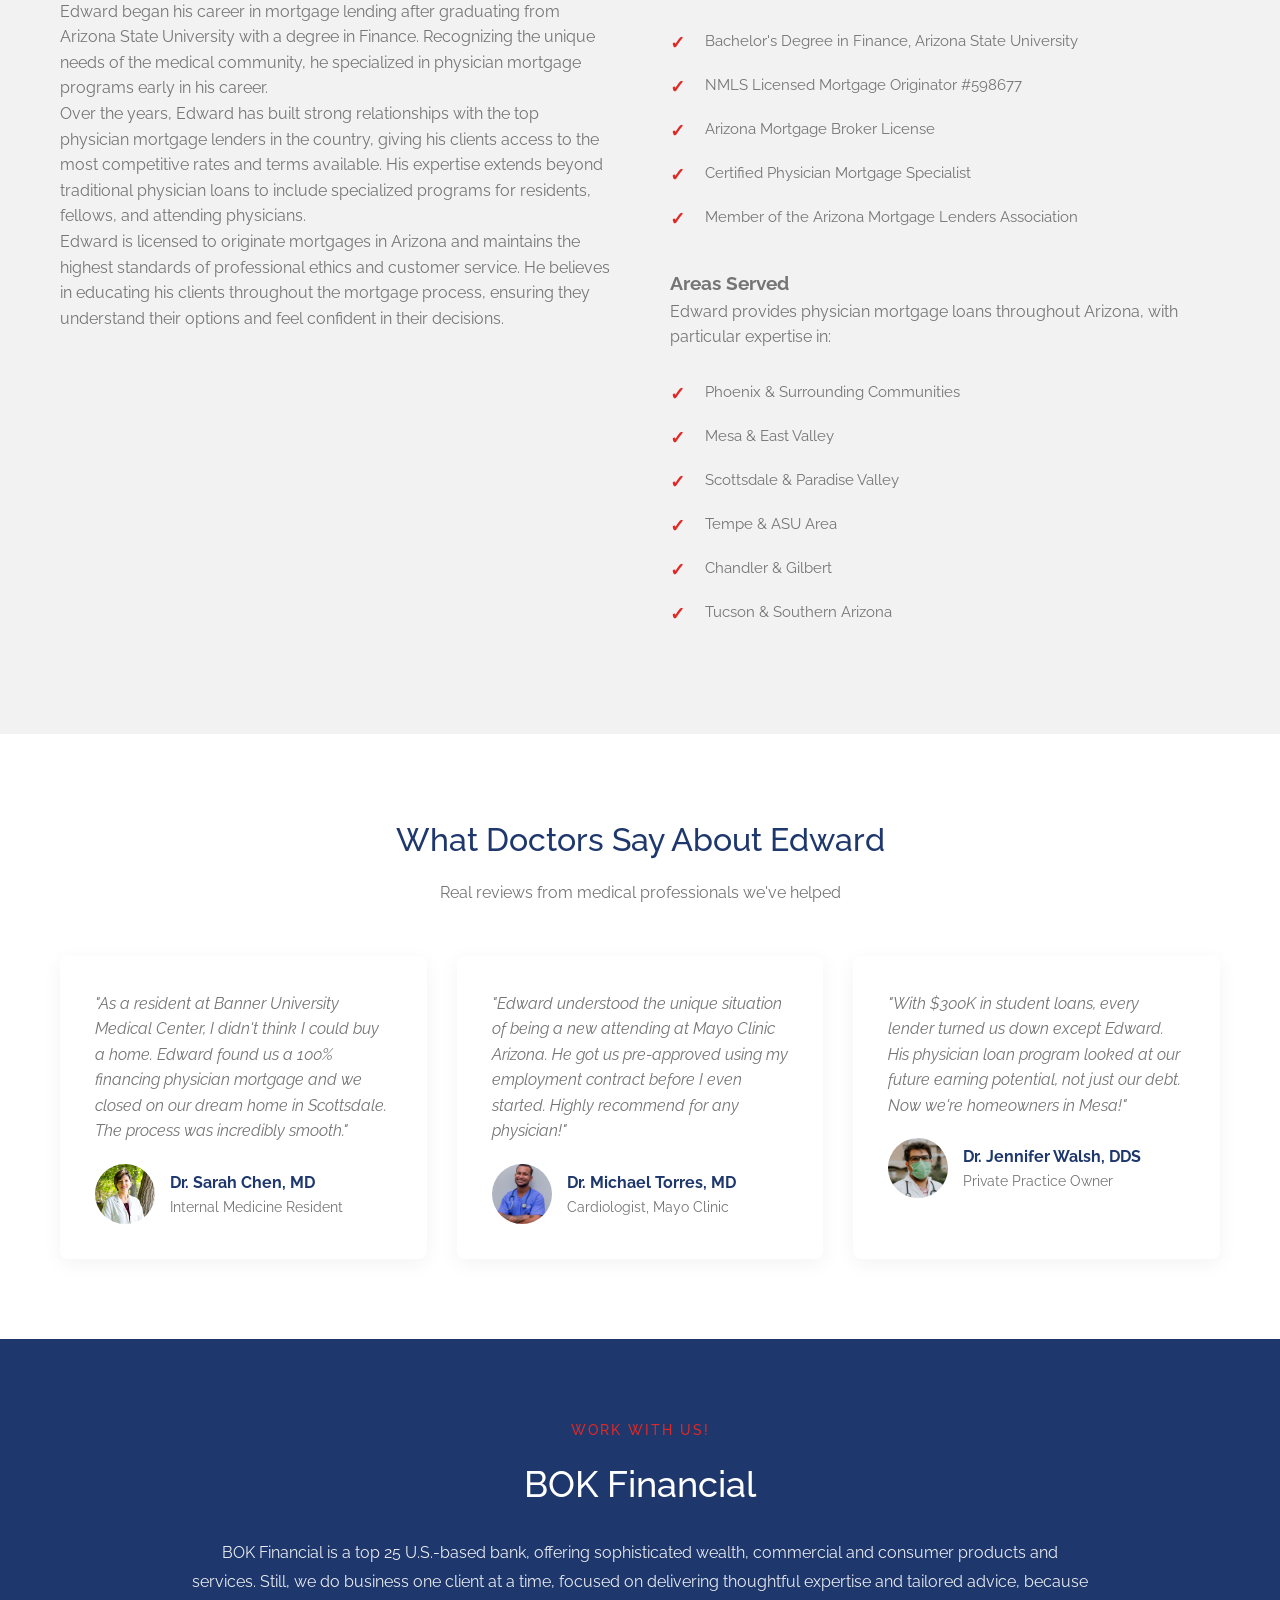
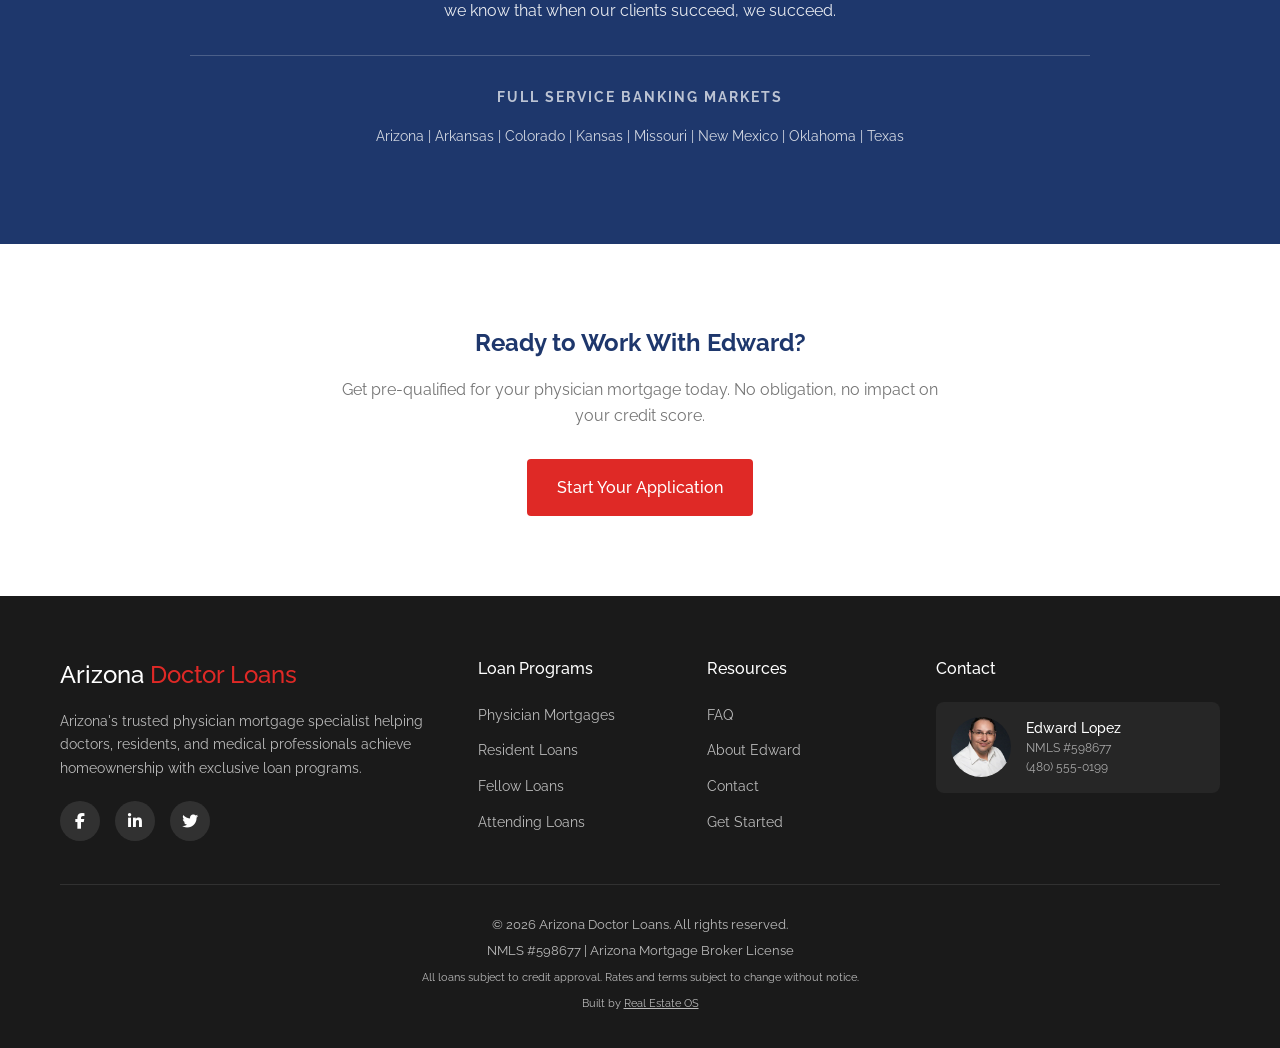
==== commit 41d9dca4: "Add Can I Qualify nav link and Learn More section with loan benefits" ====
--- a/about-us.html
+++ b/about-us.html
@@ -54,6 +54,7 @@
                             <a href="physician-mortgages.html">Frequently Asked Questions</a>
                         </div>
                     </li>
+                    <li><a href="prequalify.html">Can I Qualify?</a></li>
                     <li><a href="about-us.html" class="active">About Us</a></li>
                     <li><a href="contact-us.html">Contact Us</a></li>
                     <li><a href="prequalify.html" class="btn-cta">Get Started</a></li>
--- a/styles.css
+++ b/styles.css
@@ -435,6 +435,106 @@
     margin: 0;
 }
 
+/* Learn More Section */
+.learn-more-section {
+    background: linear-gradient(135deg, var(--primary-dark) 0%, var(--secondary) 100%);
+    color: var(--white);
+    padding: 80px 0;
+}
+
+.learn-more-content {
+    max-width: 1000px;
+    margin: 0 auto;
+    text-align: center;
+}
+
+.learn-more-prefix {
+    color: var(--accent-red);
+    font-weight: 500;
+    font-size: 14px;
+    text-transform: uppercase;
+    letter-spacing: 2px;
+    margin-bottom: 15px;
+    display: block;
+}
+
+.learn-more-content h2 {
+    font-size: 36px;
+    font-weight: 500;
+    color: var(--white);
+    margin-bottom: 15px;
+}
+
+.learn-more-intro {
+    font-size: 18px;
+    color: rgba(255,255,255,0.9);
+    margin-bottom: 50px;
+}
+
+.loan-benefits-grid {
+    display: grid;
+    grid-template-columns: repeat(2, 1fr);
+    gap: 25px;
+    margin-bottom: 50px;
+    text-align: left;
+}
+
+.loan-benefit-item {
+    display: flex;
+    align-items: flex-start;
+    gap: 20px;
+    background: rgba(255,255,255,0.1);
+    padding: 25px;
+    border-radius: 10px;
+    transition: transform 0.3s, background 0.3s;
+}
+
+.loan-benefit-item:hover {
+    transform: translateY(-3px);
+    background: rgba(255,255,255,0.15);
+}
+
+.loan-benefit-item i {
+    font-size: 24px;
+    color: var(--accent-red);
+    flex-shrink: 0;
+    margin-top: 3px;
+}
+
+.loan-benefit-item span {
+    font-size: 15px;
+    line-height: 1.6;
+    color: rgba(255,255,255,0.95);
+}
+
+.btn-learn-more {
+    display: inline-block;
+    background: var(--accent-red);
+    color: var(--white);
+    padding: 18px 40px;
+    text-decoration: none;
+    border-radius: 8px;
+    font-weight: 600;
+    font-size: 16px;
+    transition: all 0.3s;
+}
+
+.btn-learn-more:hover {
+    background: #c4211e;
+    transform: translateY(-2px);
+    box-shadow: 0 10px 30px rgba(223, 41, 38, 0.3);
+}
+
+@media (max-width: 768px) {
+    .loan-benefits-grid {
+        grid-template-columns: 1fr;
+    }
+    
+    .learn-more-content h2 {
+        font-size: 28px;
+    }
+}
+
 /* About Section */
 .about-section {
     padding: 60px 0;
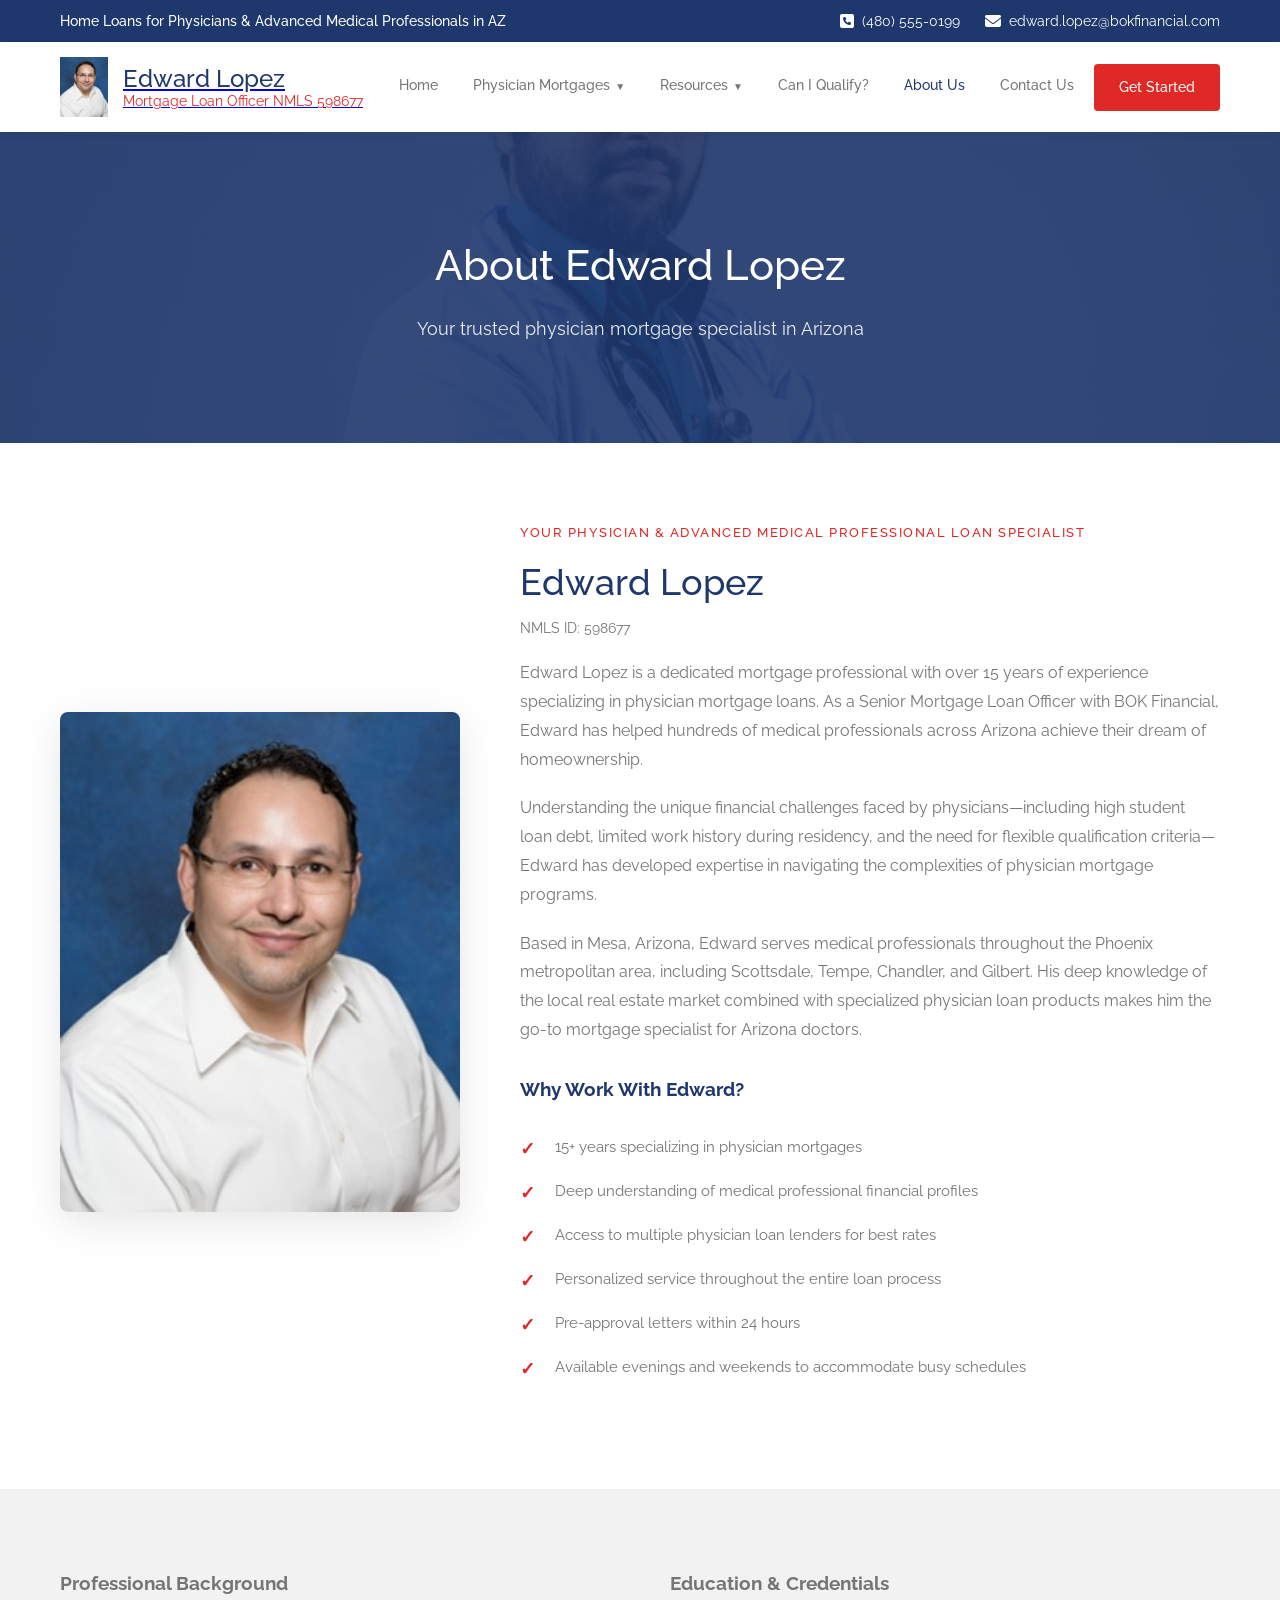
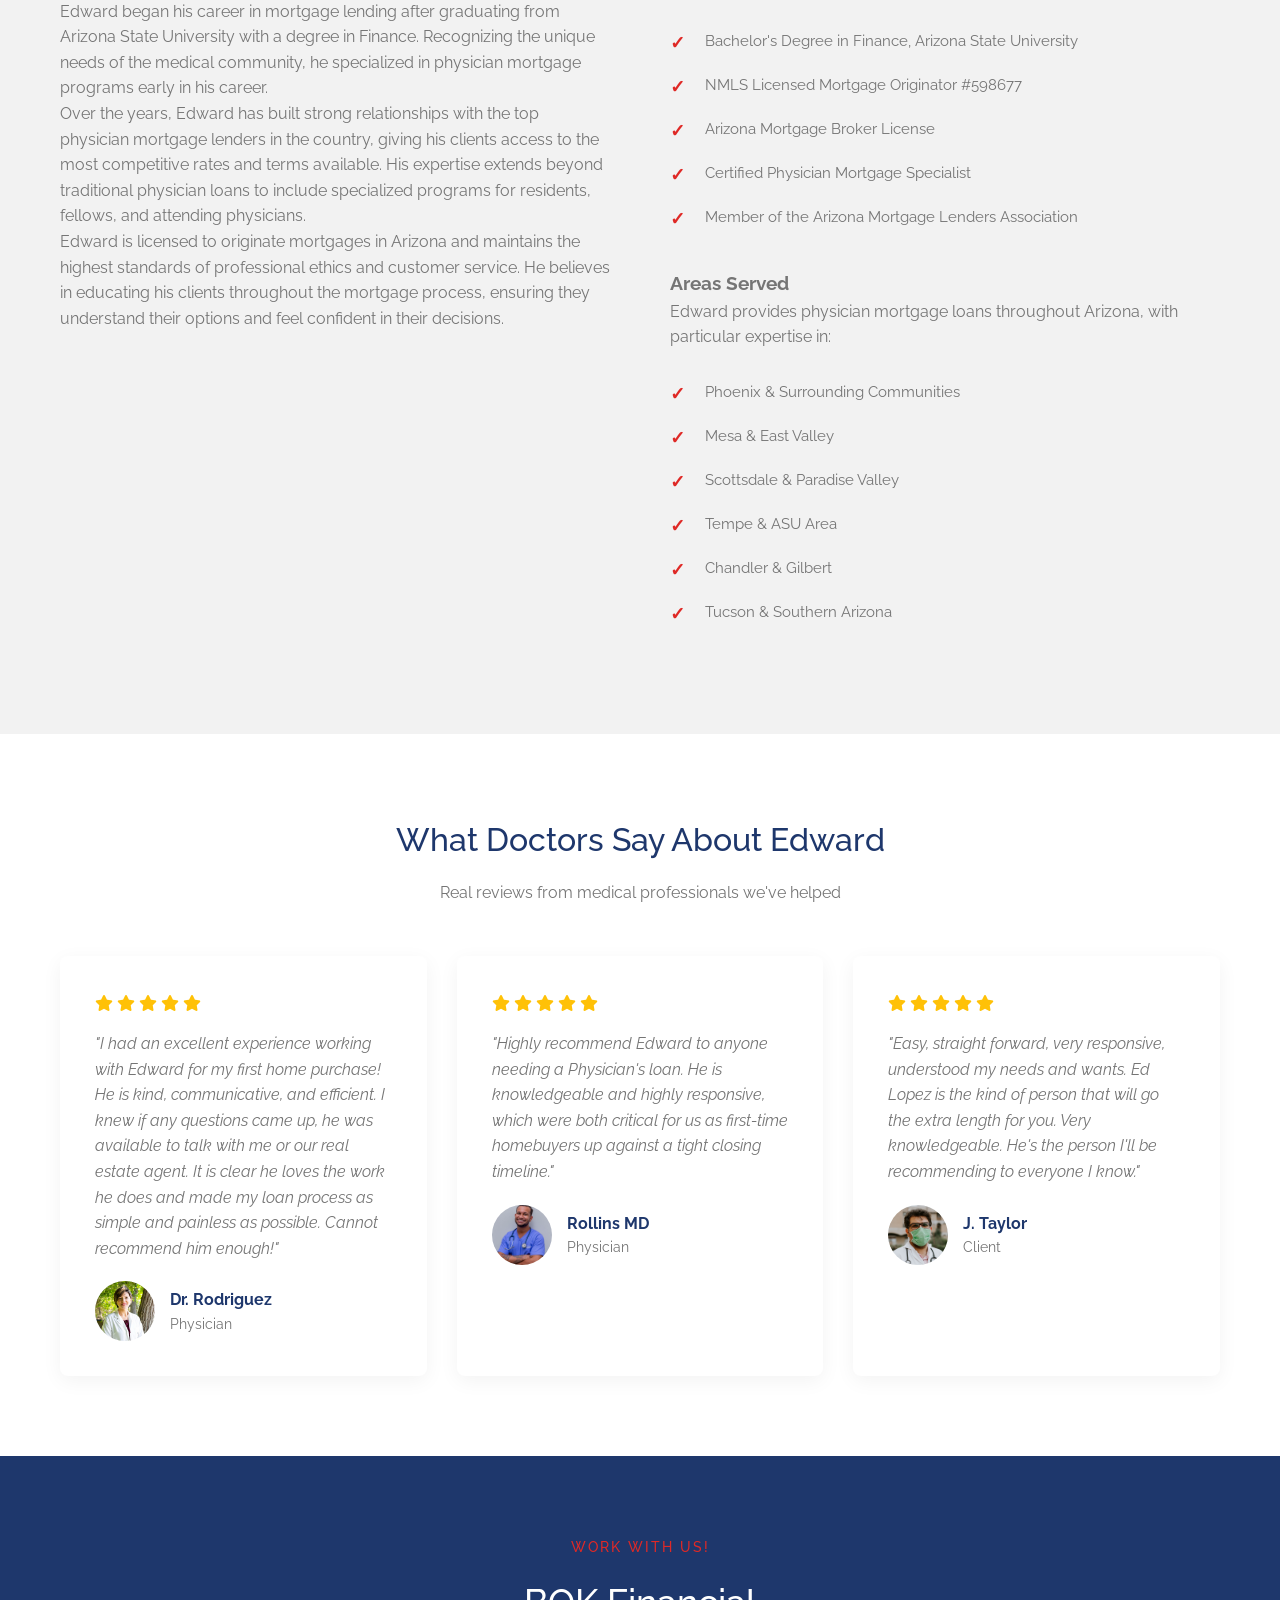
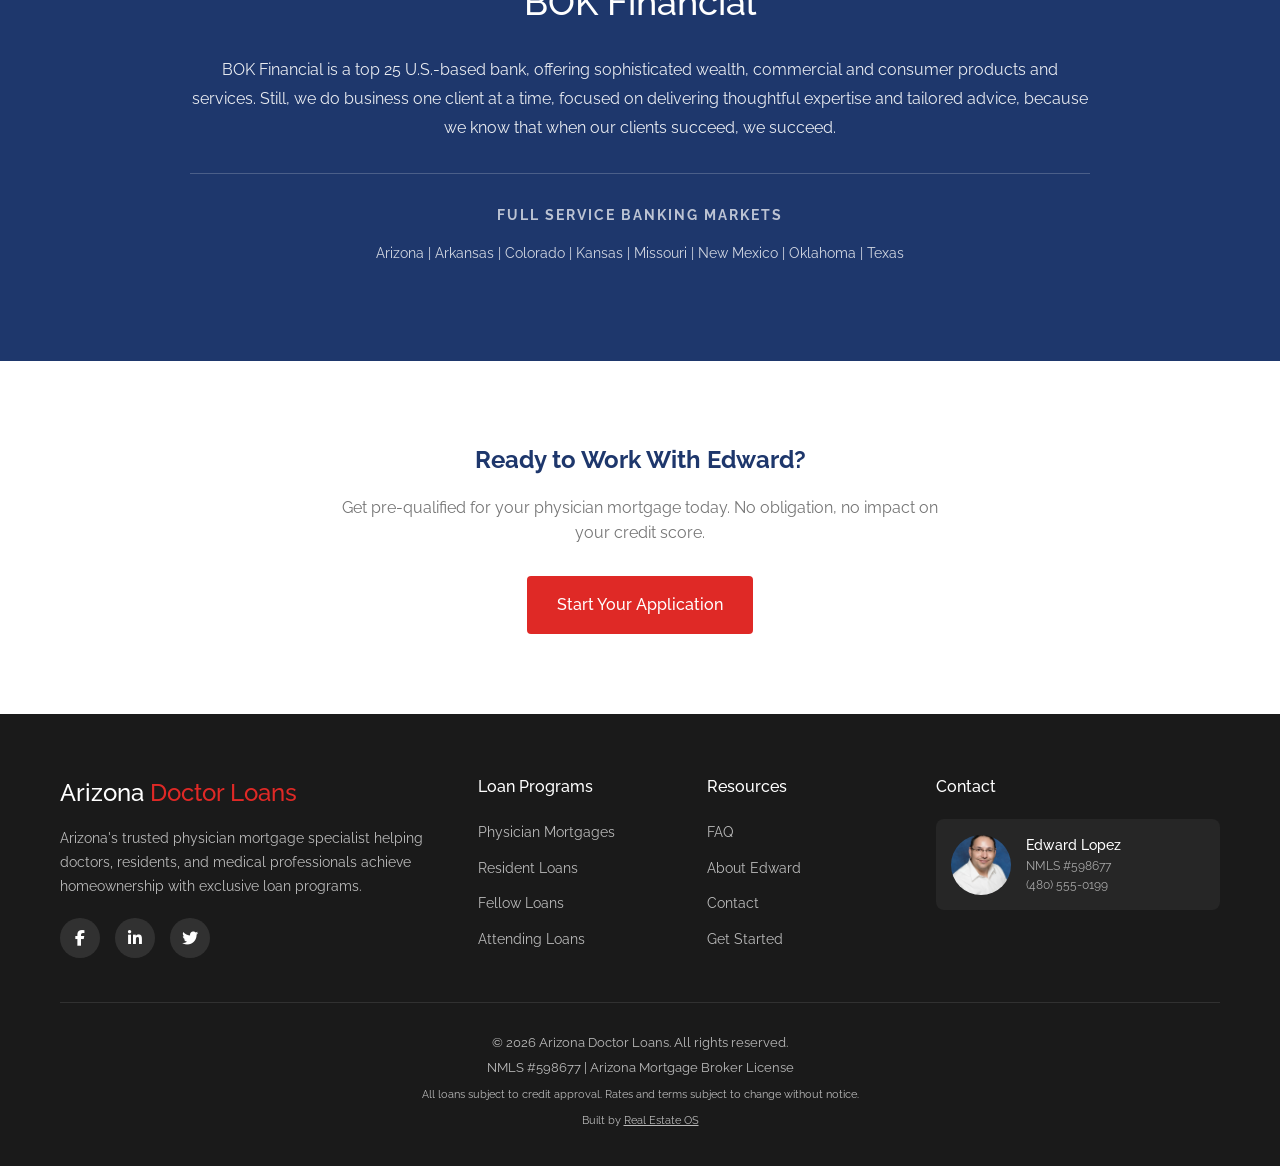
==== commit 6e758c51: "Update about-us testimonials with real client reviews from Dr Rodriguez, Rollins MD, and J Taylor" ====
--- a/about-us.html
+++ b/about-us.html
@@ -150,34 +150,55 @@
             
             <div class="eligibility-cards">
                 <div style="background: white; padding: 35px; border-radius: 8px; box-shadow: 0 5px 20px rgba(0,0,0,0.05);">
-                    <p style="font-style: italic; margin-bottom: 20px;">"As a resident at Banner University Medical Center, I didn't think I could buy a home. Edward found us a 100% financing physician mortgage and we closed on our dream home in Scottsdale. The process was incredibly smooth."</p>
+                    <div style="color: #ffc107; margin-bottom: 15px; font-size: 16px;">
+                        <i class="fas fa-star"></i>
+                        <i class="fas fa-star"></i>
+                        <i class="fas fa-star"></i>
+                        <i class="fas fa-star"></i>
+                        <i class="fas fa-star"></i>
+                    </div>
+                    <p style="font-style: italic; margin-bottom: 20px;">"I had an excellent experience working with Edward for my first home purchase! He is kind, communicative, and efficient. I knew if any questions came up, he was available to talk with me or our real estate agent. It is clear he loves the work he does and made my loan process as simple and painless as possible. Cannot recommend him enough!"</p>
                     <div style="display: flex; align-items: center; gap: 15px;">
-                        <img src="doctor-female.jpg" alt="Dr. Sarah Chen" style="width: 60px; height: 60px; border-radius: 50%; object-fit: cover;">
+                        <img src="doctor-female.jpg" alt="Dr. Rodriguez" style="width: 60px; height: 60px; border-radius: 50%; object-fit: cover;">
                         <div>
-                            <h4 style="color: var(--primary-dark); margin: 0;">Dr. Sarah Chen, MD</h4>
-                            <p style="font-size: 14px; margin: 0;">Internal Medicine Resident</p>
+                            <h4 style="color: var(--primary-dark); margin: 0;">Dr. Rodriguez</h4>
+                            <p style="font-size: 14px; margin: 0;">Physician</p>
                         </div>
                     </div>
                 </div>
                 
                 <div style="background: white; padding: 35px; border-radius: 8px; box-shadow: 0 5px 20px rgba(0,0,0,0.05);">
-                    <p style="font-style: italic; margin-bottom: 20px;">"Edward understood the unique situation of being a new attending at Mayo Clinic Arizona. He got us pre-approved using my employment contract before I even started. Highly recommend for any physician!"</p>
+                    <div style="color: #ffc107; margin-bottom: 15px; font-size: 16px;">
+                        <i class="fas fa-star"></i>
+                        <i class="fas fa-star"></i>
+                        <i class="fas fa-star"></i>
+                        <i class="fas fa-star"></i>
+                        <i class="fas fa-star"></i>
+                    </div>
+                    <p style="font-style: italic; margin-bottom: 20px;">"Highly recommend Edward to anyone needing a Physician's loan. He is knowledgeable and highly responsive, which were both critical for us as first-time homebuyers up against a tight closing timeline."</p>
                     <div style="display: flex; align-items: center; gap: 15px;">
-                        <img src="doctor-male.jpg" alt="Dr. Michael Torres" style="width: 60px; height: 60px; border-radius: 50%; object-fit: cover;">
+                        <img src="doctor-male.jpg" alt="Rollins MD" style="width: 60px; height: 60px; border-radius: 50%; object-fit: cover;">
                         <div>
-                            <h4 style="color: var(--primary-dark); margin: 0;">Dr. Michael Torres, MD</h4>
-                            <p style="font-size: 14px; margin: 0;">Cardiologist, Mayo Clinic</p>
+                            <h4 style="color: var(--primary-dark); margin: 0;">Rollins MD</h4>
+                            <p style="font-size: 14px; margin: 0;">Physician</p>
                         </div>
                     </div>
                 </div>
                 
                 <div style="background: white; padding: 35px; border-radius: 8px; box-shadow: 0 5px 20px rgba(0,0,0,0.05);">
-                    <p style="font-style: italic; margin-bottom: 20px;">"With $300K in student loans, every lender turned us down except Edward. His physician loan program looked at our future earning potential, not just our debt. Now we're homeowners in Mesa!"</p>
+                    <div style="color: #ffc107; margin-bottom: 15px; font-size: 16px;">
+                        <i class="fas fa-star"></i>
+                        <i class="fas fa-star"></i>
+                        <i class="fas fa-star"></i>
+                        <i class="fas fa-star"></i>
+                        <i class="fas fa-star"></i>
+                    </div>
+                    <p style="font-style: italic; margin-bottom: 20px;">"Easy, straight forward, very responsive, understood my needs and wants. Ed Lopez is the kind of person that will go the extra length for you. Very knowledgeable. He's the person I'll be recommending to everyone I know."</p>
                     <div style="display: flex; align-items: center; gap: 15px;">
-                        <img src="doctor-resident.jpg" alt="Dr. Jennifer Walsh" style="width: 60px; height: 60px; border-radius: 50%; object-fit: cover;">
+                        <img src="doctor-resident.jpg" alt="J. Taylor" style="width: 60px; height: 60px; border-radius: 50%; object-fit: cover;">
                         <div>
-                            <h4 style="color: var(--primary-dark); margin: 0;">Dr. Jennifer Walsh, DDS</h4>
-                            <p style="font-size: 14px; margin: 0;">Private Practice Owner</p>
+                            <h4 style="color: var(--primary-dark); margin: 0;">J. Taylor</h4>
+                            <p style="font-size: 14px; margin: 0;">Client</p>
                         </div>
                     </div>
                 </div>
--- a/styles.css
+++ b/styles.css
@@ -302,11 +302,11 @@
 
 /* Feature List */
 .feature-list {
-    background: rgba(255,255,255,0.1);
+    background: rgba(30, 55, 108, 0.85);
     backdrop-filter: blur(10px);
     padding: 35px;
     border-radius: 8px;
-    border: 1px solid rgba(255,255,255,0.2);
+    border: 1px solid rgba(255,255,255,0.3);
 }
 
 .feature-list h3 {
@@ -325,7 +325,8 @@
     padding-left: 30px;
     position: relative;
     font-size: 15px;
-    border-bottom: 1px solid rgba(255,255,255,0.1);
+    color: var(--white);
+    border-bottom: 1px solid rgba(255,255,255,0.2);
 }
 
 .feature-list li:last-child {
@@ -437,8 +438,8 @@
 
 /* Learn More Section */
 .learn-more-section {
-    background: linear-gradient(135deg, var(--primary-dark) 0%, var(--secondary) 100%);
-    color: var(--white);
+    background: linear-gradient(135deg, #1e376c 0%, #2b5a77 100%);
+    color: #ffffff;
     padding: 80px 0;
 }
 
@@ -449,8 +450,8 @@
 }
 
 .learn-more-prefix {
-    color: var(--accent-red);
-    font-weight: 500;
+    color: #df2926;
+    font-weight: 600;
     font-size: 14px;
     text-transform: uppercase;
     letter-spacing: 2px;
@@ -460,14 +461,16 @@
 
 .learn-more-content h2 {
     font-size: 36px;
-    font-weight: 500;
-    color: var(--white);
+    font-weight: 600;
+    color: #ffffff;
     margin-bottom: 15px;
+    text-shadow: 0 2px 4px rgba(0,0,0,0.2);
 }
 
 .learn-more-intro {
-    font-size: 18px;
-    color: rgba(255,255,255,0.9);
+    font-size: 20px;
+    color: #ffffff;
+    font-weight: 500;
     margin-bottom: 50px;
 }
 
@@ -483,28 +486,30 @@
     display: flex;
     align-items: flex-start;
     gap: 20px;
-    background: rgba(255,255,255,0.1);
+    background: rgba(255,255,255,0.15);
     padding: 25px;
     border-radius: 10px;
     transition: transform 0.3s, background 0.3s;
+    border: 1px solid rgba(255,255,255,0.2);
 }
 
 .loan-benefit-item:hover {
     transform: translateY(-3px);
-    background: rgba(255,255,255,0.15);
+    background: rgba(255,255,255,0.25);
 }
 
 .loan-benefit-item i {
     font-size: 24px;
-    color: var(--accent-red);
+    color: #df2926;
     flex-shrink: 0;
     margin-top: 3px;
 }
 
 .loan-benefit-item span {
-    font-size: 15px;
+    font-size: 16px;
     line-height: 1.6;
-    color: rgba(255,255,255,0.95);
+    color: #ffffff;
+    font-weight: 500;
 }
 
 .btn-learn-more {
@@ -2774,3 +2779,96 @@
         margin: 0 auto;
     }
 }
+
+/* Testimonials Section */
+.testimonials-section {
+    background-color: var(--bg-light);
+    padding: 80px 0;
+}
+
+.testimonials-section .section-header {
+    text-align: center;
+    margin-bottom: 50px;
+}
+
+.testimonials-section .section-prefix {
+    color: var(--accent-red);
+    font-size: 14px;
+    font-weight: 600;
+    text-transform: uppercase;
+    letter-spacing: 2px;
+    display: block;
+    margin-bottom: 10px;
+}
+
+.testimonials-section h2 {
+    color: var(--primary-dark);
+    font-size: 36px;
+    font-weight: 300;
+}
+
+.testimonials-grid {
+    display: grid;
+    grid-template-columns: repeat(auto-fit, minmax(350px, 1fr));
+    gap: 30px;
+    max-width: 1200px;
+    margin: 0 auto;
+    padding: 0 20px;
+}
+
+.testimonial-card {
+    background: var(--white);
+    padding: 35px;
+    border-radius: 8px;
+    box-shadow: 0 4px 20px rgba(0,0,0,0.08);
+    transition: transform 0.3s, box-shadow 0.3s;
+}
+
+.testimonial-card:hover {
+    transform: translateY(-5px);
+    box-shadow: 0 8px 30px rgba(0,0,0,0.12);
+}
+
+.testimonial-stars {
+    color: #ffc107;
+    margin-bottom: 20px;
+    font-size: 16px;
+}
+
+.testimonial-text {
+    color: var(--text-gray);
+    font-size: 16px;
+    line-height: 1.7;
+    margin-bottom: 25px;
+    font-style: italic;
+}
+
+.testimonial-author {
+    border-top: 1px solid #eee;
+    padding-top: 20px;
+}
+
+.author-name {
+    display: block;
+    color: var(--primary-dark);
+    font-weight: 600;
+    font-size: 16px;
+}
+
+.author-title {
+    display: block;
+    color: var(--text-gray);
+    font-size: 14px;
+    margin-top: 3px;
+}
+
+@media (max-width: 768px) {
+    .testimonials-grid {
+        grid-template-columns: 1fr;
+        padding: 0 15px;
+    }
+    
+    .testimonial-card {
+        padding: 25px;
+    }
+}
